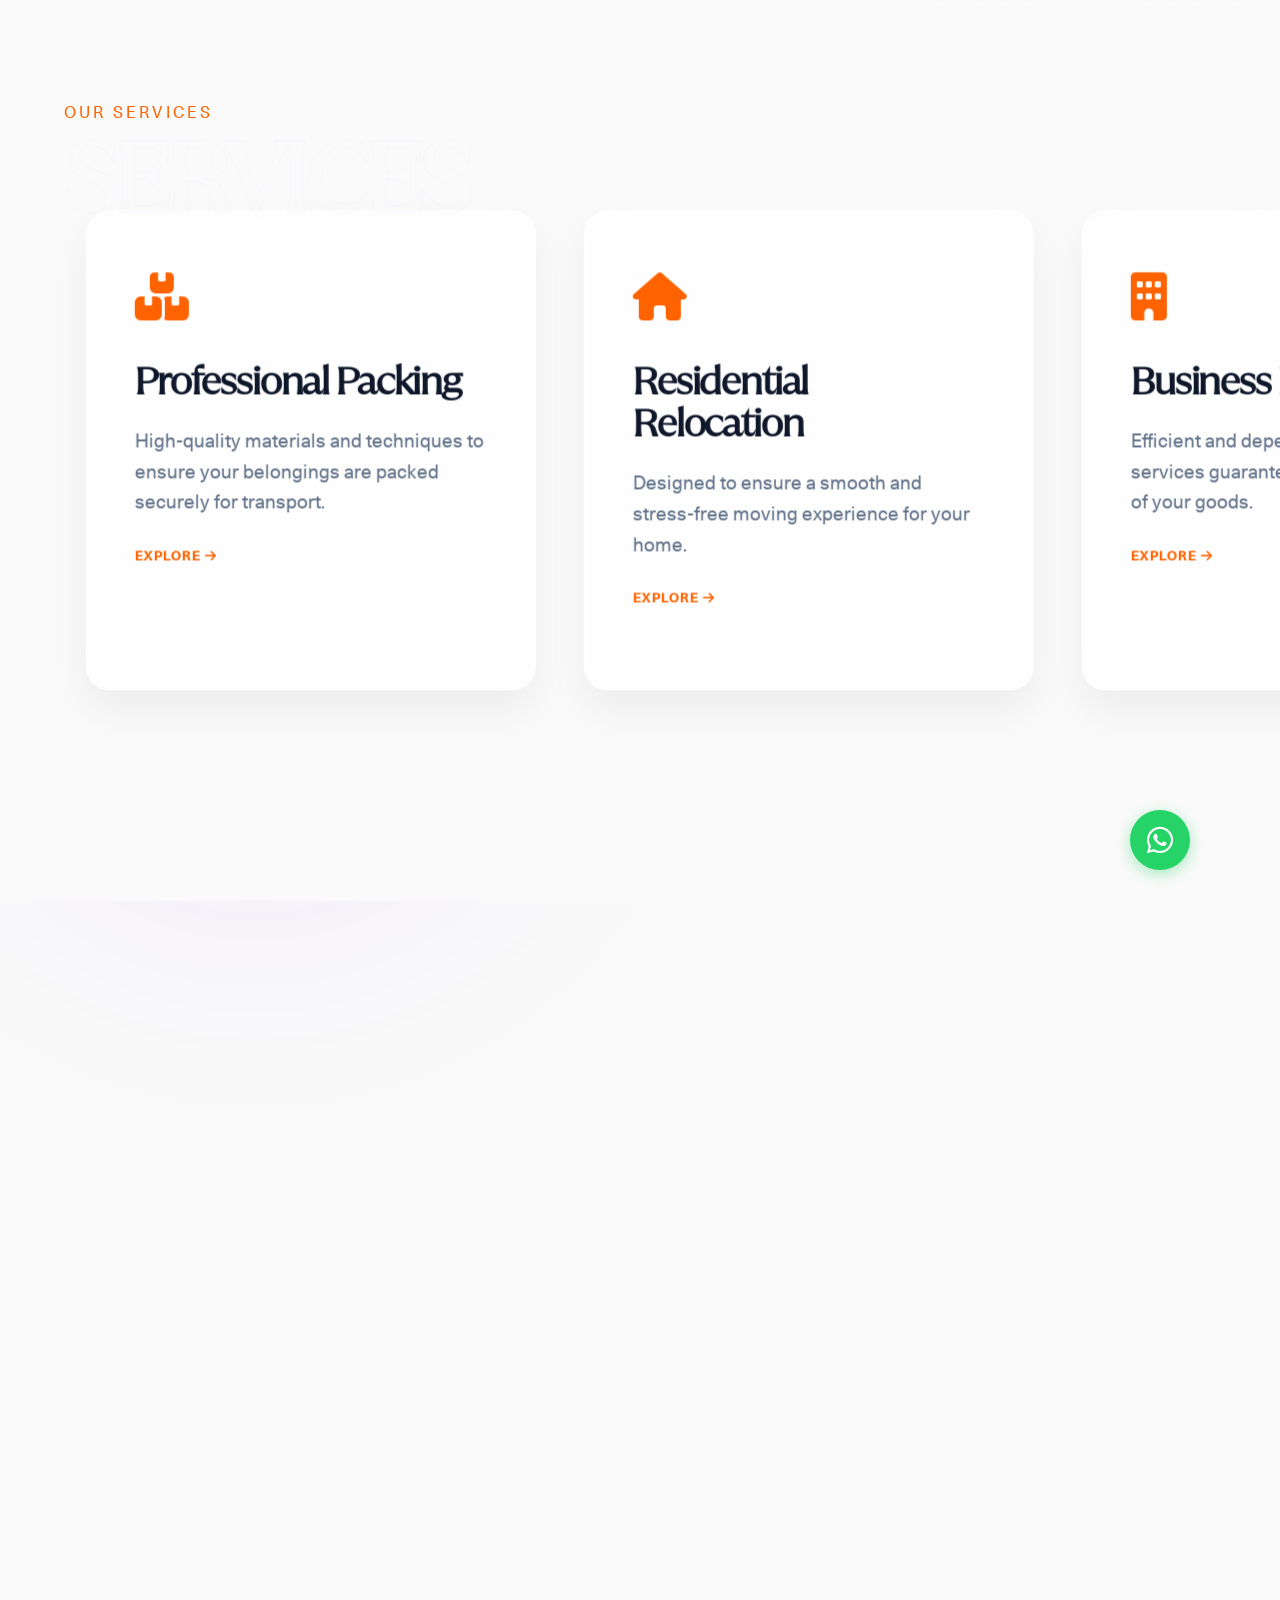
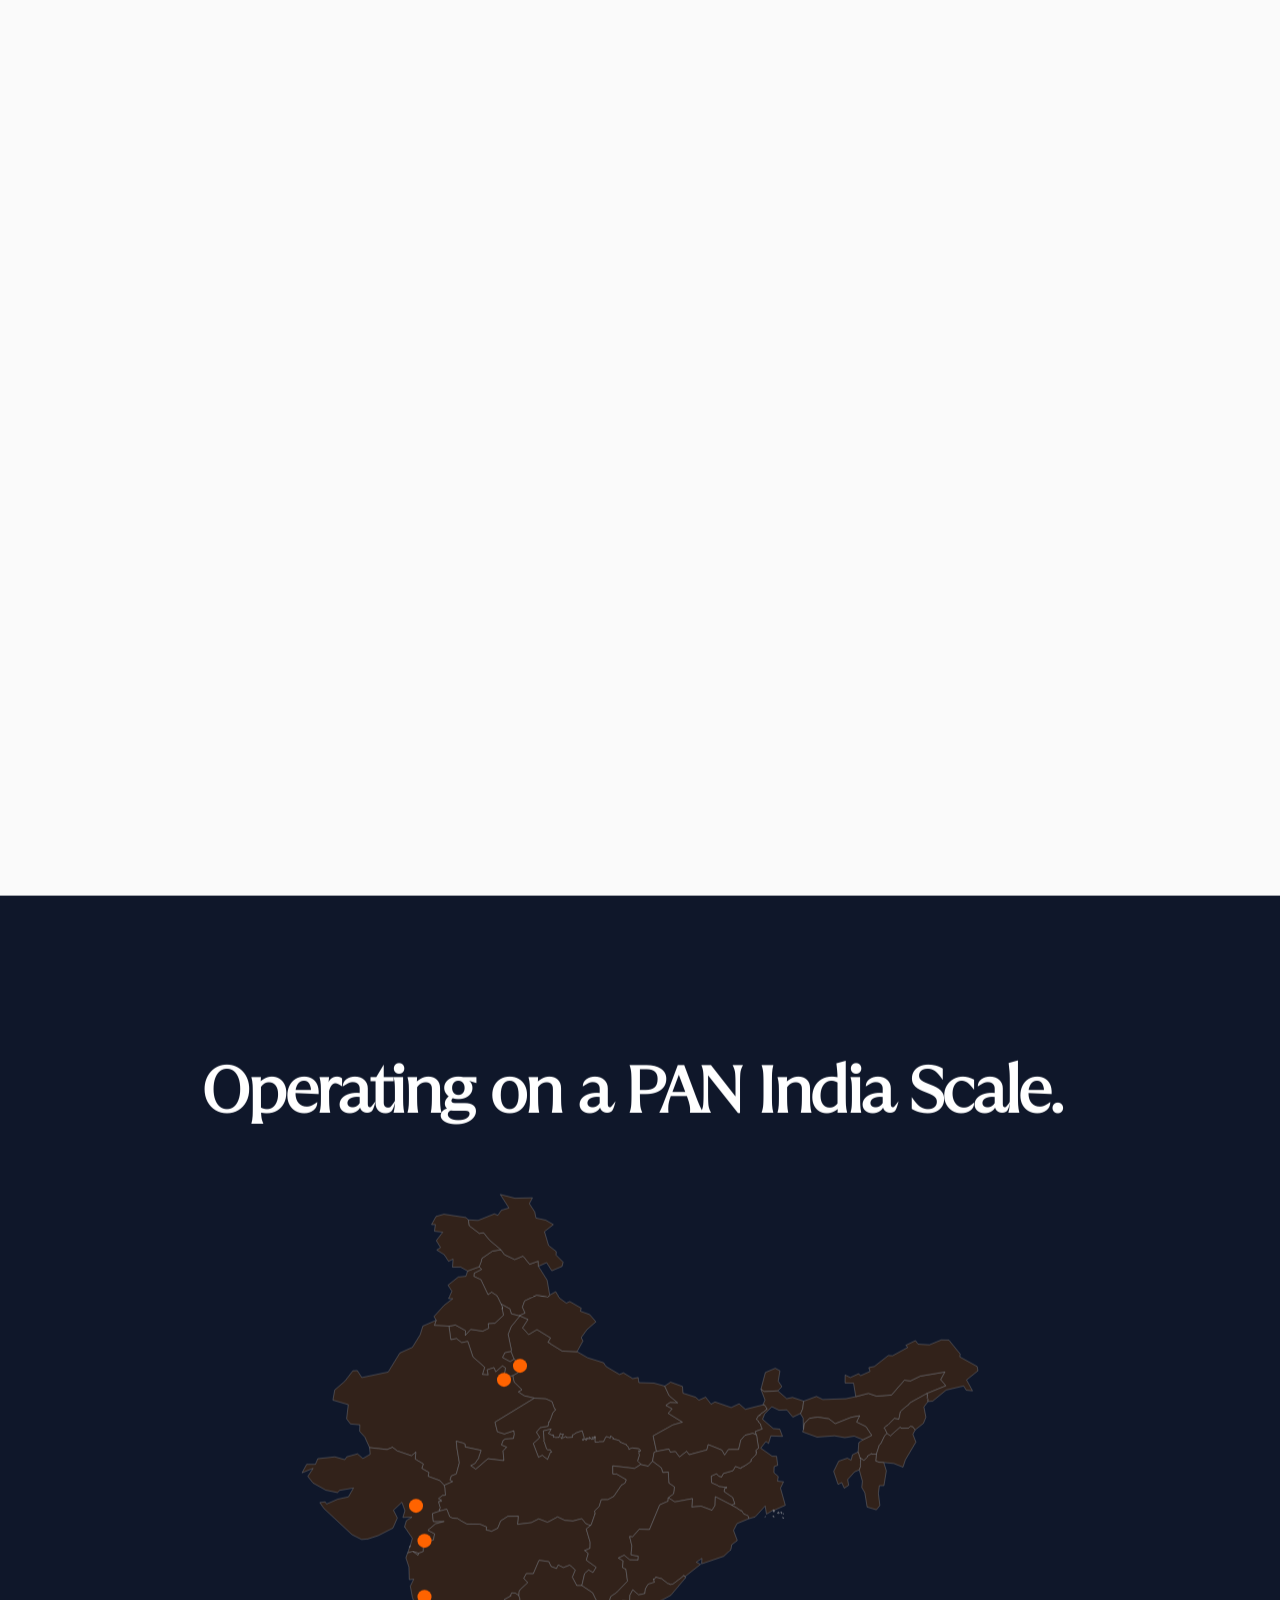
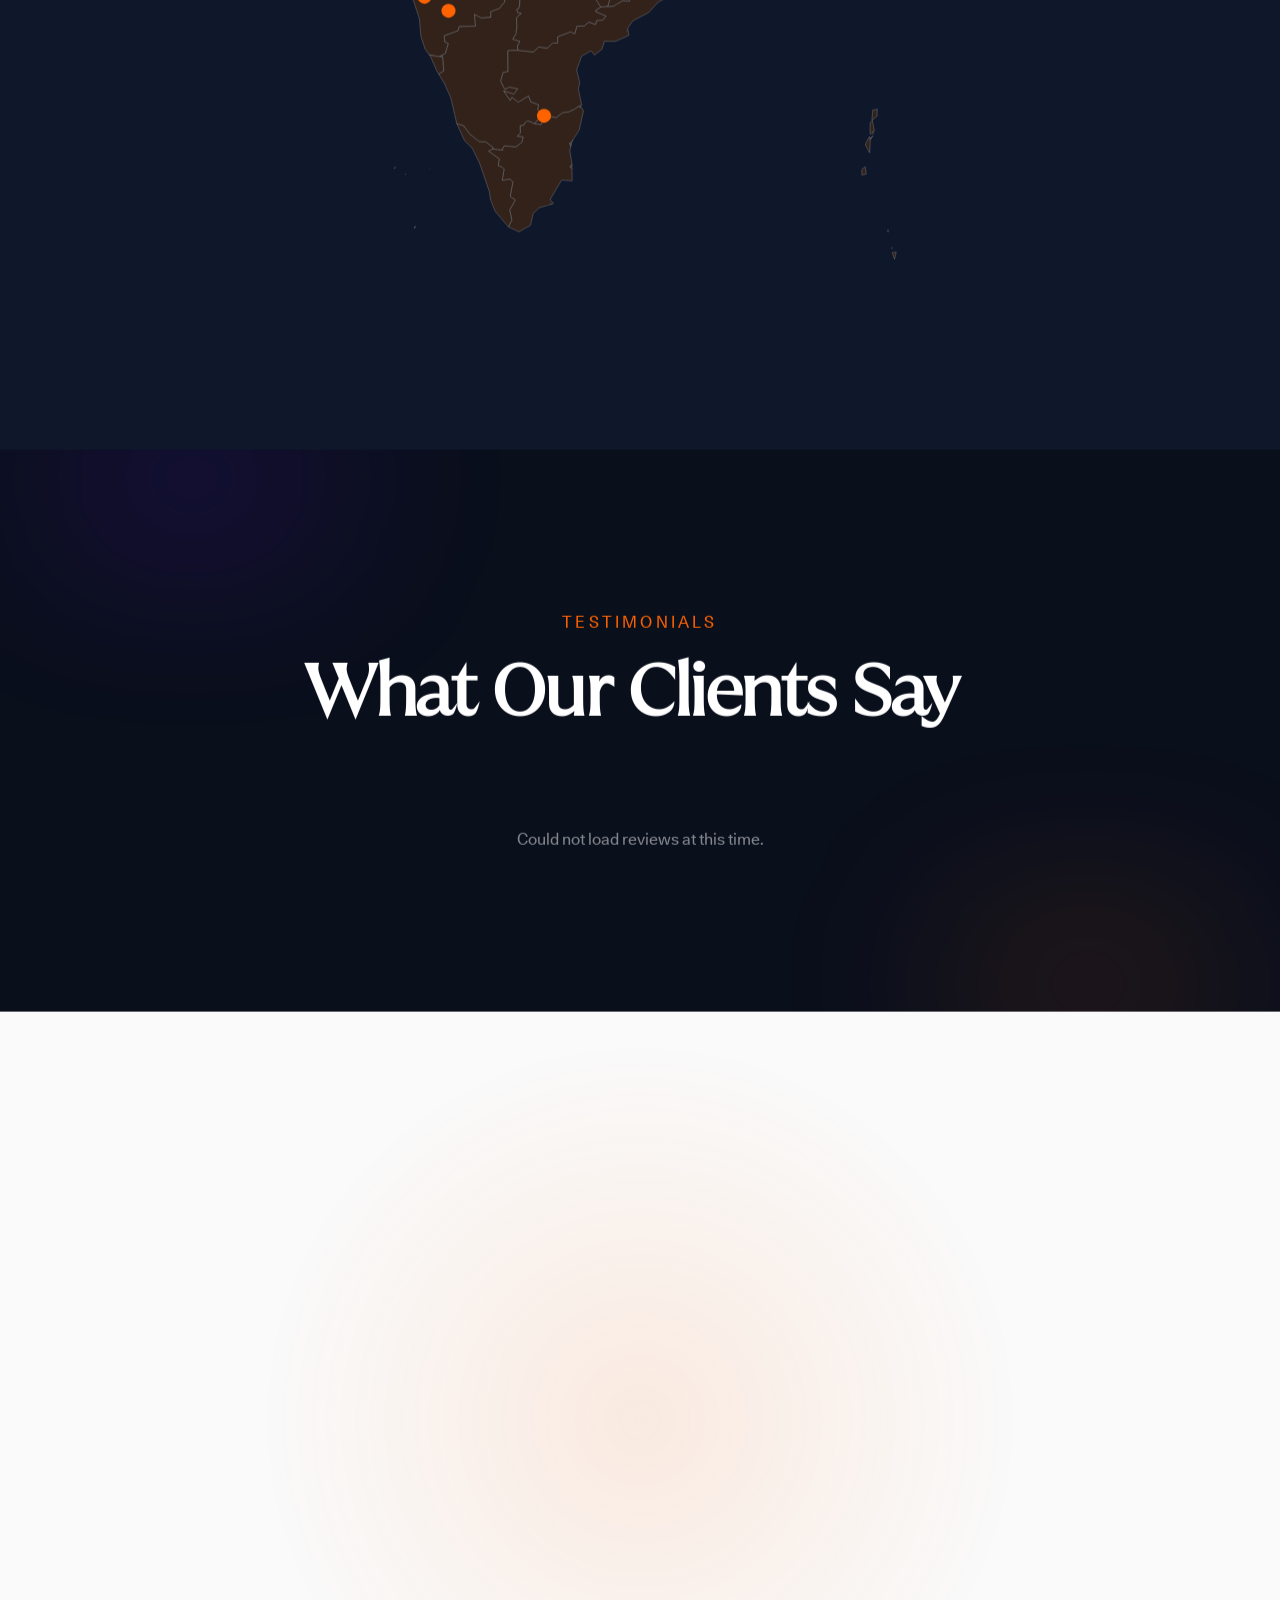
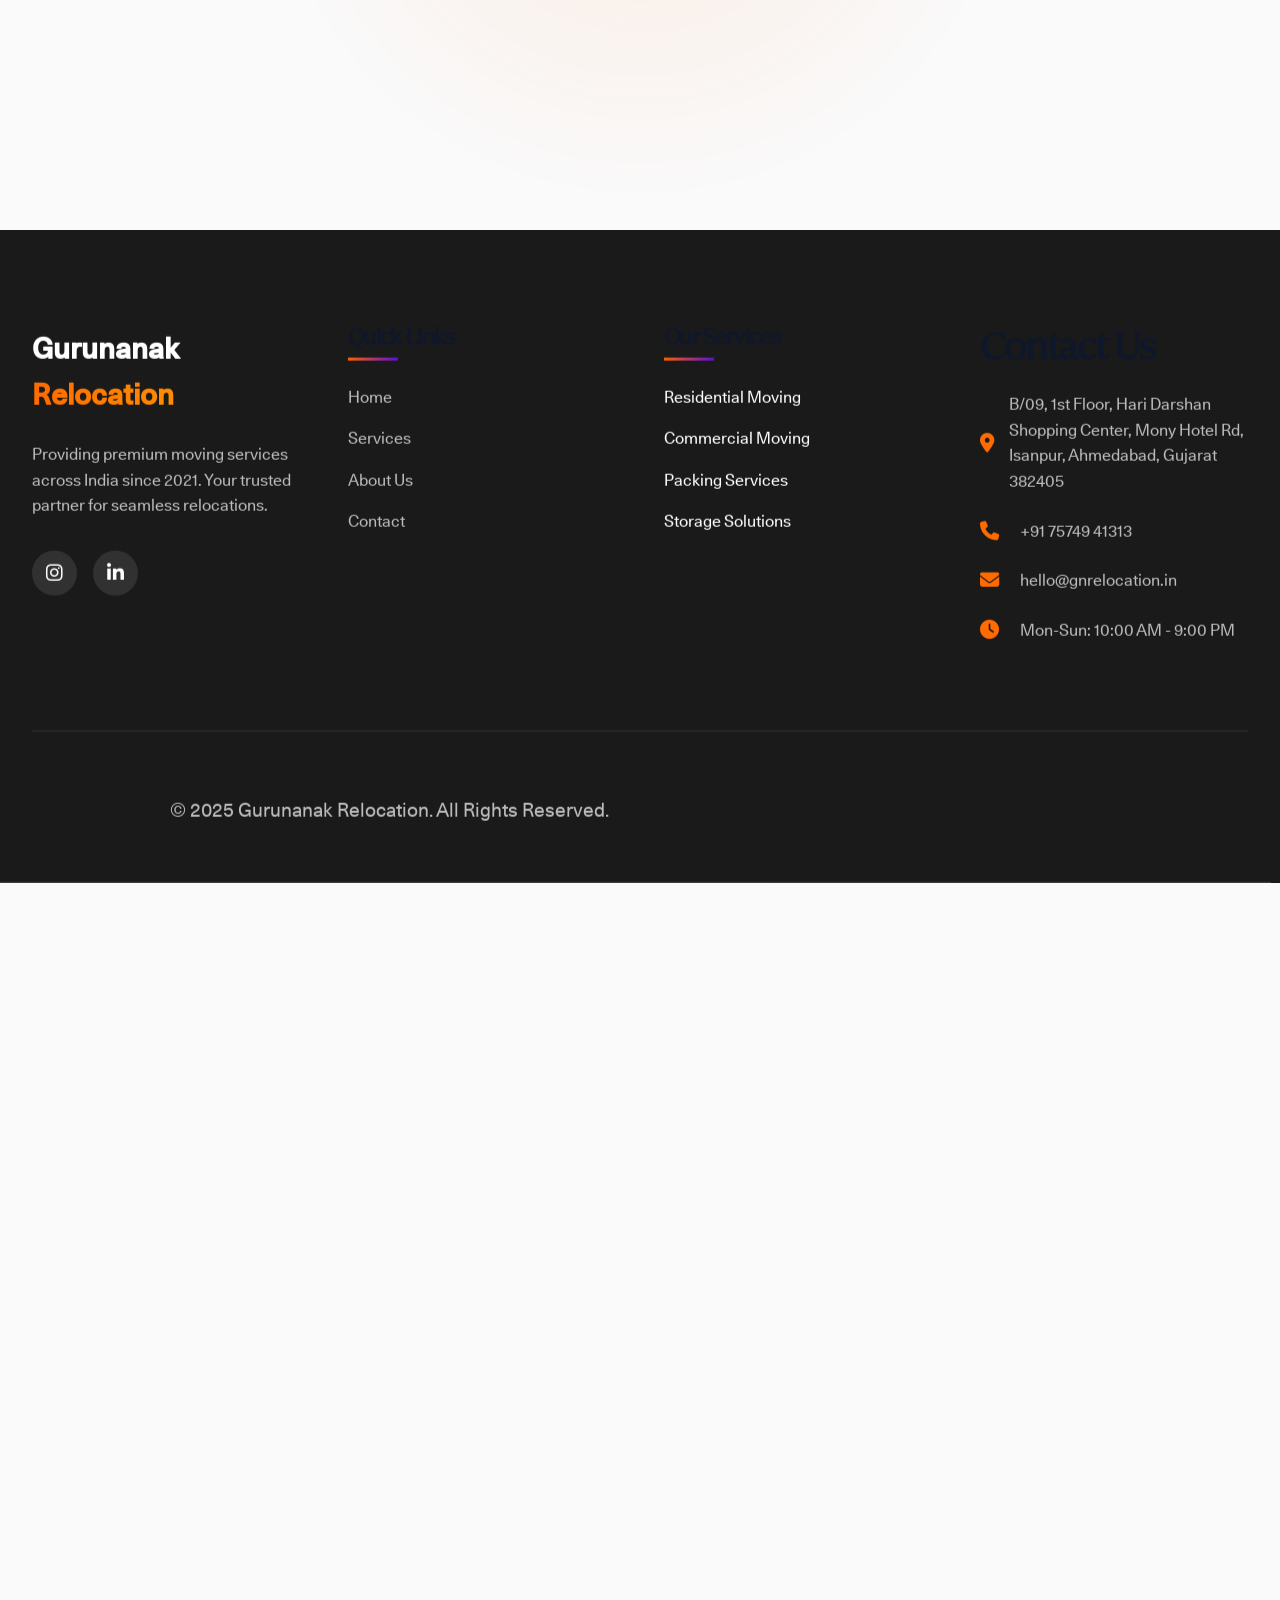
==== index.html @ e9d859d3 "Added subject to all form submissions to prevent Google Apps Script email failures" ====
<!DOCTYPE html>
<html lang="en" class="has-smooth-scroll">
<head>
    <meta charset="UTF-8">
    <meta name="viewport" content="width=device-width, initial-scale=1.0">
    <meta name="robots" content="index, follow">
    <meta name="author" content="Gurunanak Relocation">
    <meta name="theme-color" content="#0A4DA2">
    
    <title>Gurunanak Relocation | Trusted Packers and Movers in India</title>
    <meta name="description" content="Gurunanak Relocation provides professional packing, moving, home relocation, office shifting, vehicle transportation, and storage services across India. Get a free moving quote today.">
    <meta name="keywords" content="packers and movers India, home shifting, office relocation, vehicle transportation, logistics services, Gurunanak Relocation">
    <link rel="canonical" href="https://gnrelocation.in/">
    
    <!-- Open Graph Tags -->
    <meta property="og:type" content="website">
    <meta property="og:site_name" content="Gurunanak Relocation">
    <meta property="og:title" content="Gurunanak Relocation | Trusted Packers and Movers in India">
    <meta property="og:description" content="Gurunanak Relocation provides professional packing, moving, home relocation, office shifting, vehicle transportation, and storage services across India. Get a free moving quote today.">
    <meta property="og:image" content="https://gnrelocation.in/backimage.jpg">
    <meta property="og:url" content="https://gnrelocation.in/">
    
    <!-- Twitter Tags -->
    <meta name="twitter:card" content="summary_large_image">
    <meta name="twitter:title" content="Gurunanak Relocation | Trusted Packers and Movers in India">
    <meta name="twitter:description" content="Gurunanak Relocation provides professional packing, moving, home relocation, office shifting, vehicle transportation, and storage services across India. Get a free moving quote today.">
    <meta name="twitter:image" content="https://gnrelocation.in/backimage.jpg">
    
    <!-- JSON-LD Structured Data -->
    <script type="application/ld+json">
    {
      "@context": "https://schema.org",
      "@type": "MovingCompany",
      "name": "Gurunanak Relocation",
      "url": "https://gnrelocation.in",
      "logo": "https://gnrelocation.in/logo.png",
      "image": "https://gnrelocation.in/backimage.jpg",
      "telephone": "+91-7574941313",
      "email": "hello@gnrelocation.in",
      "address": {
        "@type": "PostalAddress",
        "streetAddress": "B/09, 1st Floor, Hari Darshan Shopping Center, Mony Hotel Rd, Isanpur",
        "addressLocality": "Ahmedabad",
        "addressRegion": "Gujarat",
        "postalCode": "382405",
        "addressCountry": "IN"
      }
    }
    </script>
    
    <!-- Google Fonts: Poppins (for logo), Inter (Headings) & Manrope (Body) -->
    <link rel="preconnect" href="https://fonts.googleapis.com">
    <link rel="preconnect" href="https://fonts.gstatic.com" crossorigin>
    <link href="https://fonts.googleapis.com/css2?family=Poppins:wght@300;400;500;600;700;800&display=swap" rel="stylesheet">
    <link rel="preload" as="image" href="backimage.jpg">
    
    <!-- FontAwesome (Preloaded) -->
    <link rel="preload" href="https://cdnjs.cloudflare.com/ajax/libs/font-awesome/6.4.0/css/all.min.css" as="style" onload="this.onload=null;this.rel='stylesheet'">
    <noscript><link rel="stylesheet" href="https://cdnjs.cloudflare.com/ajax/libs/font-awesome/6.4.0/css/all.min.css"></noscript>

    <!-- CSS Architecture (Dark Theme Cinematic) -->
    <link rel="stylesheet" href="assets/css/reset.css">
    <link rel="stylesheet" href="assets/css/variables.css">
    <link rel="stylesheet" href="assets/css/typography.css">
    <link rel="stylesheet" href="assets/css/layout.css">
    <link rel="stylesheet" href="assets/css/components.css">
    <link rel="stylesheet" href="assets/css/header.css">
        
    <!-- We removed animations.css because we are using JS scroll triggers now, but we might still need some utility classes if defined. -->
    <link rel="stylesheet" href="assets/css/home.css">

    <style>
        /* Map original index.html variables for global components like header.css */
        :root {
            --primary: #ff6300;
            --secondary: #5c0fd9;
            --dark: #1a1a1a;
            --light: #F8F9FA;
            --gray: #6C757D;
            --transition: all 0.3s ease;
            --shadow: 0 4px 6px rgba(0, 0, 0, 0.1);
            --shadow-lg: 0 10px 20px rgba(0, 0, 0, 0.15);
        }

        /* Home Page Specific Header Animation (Improved Elastic Popup) */
        #header {
            transform: translateY(-150%) scale(0.6) perspective(1000px) rotateX(-15deg);
            opacity: 0;
            transition: transform 0.9s cubic-bezier(0.34, 1.56, 0.64, 1), opacity 0.7s ease, background 0.4s ease;
            pointer-events: none;
            transform-origin: top center;
        }

        #header.home-popup-active {
            transform: translateY(0) scale(1) perspective(1000px) rotateX(0deg);
            opacity: 1;
            pointer-events: auto;
        }

        /* Home Specific Editorial Layout Styles */
        
        /* Pinned Horizontal Gallery Section */
        .horizontal-section {
            height: 500vh; /* Increased scroll duration for 8 cards */
            position: relative;
        }

        .horizontal-sticky {
            position: absolute; /* Replaced sticky with absolute for JS pinning */
            top: 0;
            left: 0;
            width: 100%;
            height: 100vh;
            display: flex;
            align-items: center;
            overflow: hidden;
            background-color: var(--color-bg);
            will-change: transform;
        }

        .horizontal-track {
            display: flex;
            gap: var(--space-48);
            padding: 0 var(--space-64);
            width: max-content;
            /* JS will transform this horizontally based on vertical scroll */
            will-change: transform;
        }

        .horizontal-card {
            width: 450px;
            flex-shrink: 0;
        }

        /* Large Image overlapping */
        .editorial-grid {
            display: grid;
            grid-template-columns: 1fr 1fr;
            gap: var(--space-64);
            align-items: center;
            margin: var(--space-160) 0;
        }

        .editorial-img-wrapper {
            position: relative;
            height: 80vh;
            overflow: hidden;
            border-radius: var(--radius-lg);
        }

        .editorial-img-wrapper img {
            width: 100%;
            height: 120%; /* Extra height for parallax */
            object-fit: cover;
            transform-origin: center;
        }

        .editorial-stats {
            position: absolute;
            bottom: -30px;
            right: -30px;
            background: var(--color-primary);
            color: #000;
            padding: var(--space-32);
            border-radius: var(--radius-lg);
            font-family: var(--font-heading);
        }

        .editorial-stats h3 {
            font-size: var(--text-5xl);
            margin: 0;
            color: #000;
        }

        .editorial-stats p {
            margin: 0;
            font-weight: 700;
            text-transform: uppercase;
            letter-spacing: 0.1em;
            color: rgba(0,0,0,0.7);
        }

        /* Marquee */
        .marquee-section {
            padding: var(--space-48) 0;
            background: #ffffff;
            border-bottom: 1px solid rgba(0,0,0,0.05);
            overflow: hidden;
            position: relative;
        }
        .marquee-track {
            display: flex;
            width: max-content;
            animation: marquee 30s linear infinite;
        }
        .marquee-item {
            font-family: var(--font-heading);
            font-size: var(--text-2xl);
            font-weight: 800;
            color: var(--color-text-muted);
            opacity: 0.4;
            padding: 0 var(--space-48);
            text-transform: uppercase;
            letter-spacing: 0.1em;
        }
        @keyframes marquee {
            0% { transform: translateX(0); }
            100% { transform: translateX(-50%); }
        }

        /* Timeline */
        .timeline-section {
            position: relative;
            padding: var(--space-160) 0;
        }
        .timeline-container {
            position: relative;
            max-width: 800px;
            margin: 0 auto;
        }
        .timeline-line {
            position: absolute;
            left: 50%;
            top: 0;
            bottom: 0;
            width: 2px;
            background: rgba(0,0,0,0.1);
            transform: translateX(-50%);
        }
        .timeline-progress {
            position: absolute;
            top: 0;
            left: 0;
            width: 100%;
            background: var(--color-primary);
            height: 0%; /* JS will update this */
            box-shadow: 0 0 10px var(--color-primary);
        }
        .timeline-item {
            display: flex;
            justify-content: flex-end;
            padding-right: 50%;
            position: relative;
            margin-bottom: var(--space-96);
        }
        .timeline-item:nth-child(even) {
            justify-content: flex-start;
            padding-right: 0;
            padding-left: 50%;
        }
        .timeline-content {
            width: 80%;
            padding: var(--space-32);
            background: var(--color-bg-elevated);
            border-radius: var(--radius-lg);
            box-shadow: var(--shadow-sm);
        }
        .timeline-item:nth-child(even) .timeline-content {
            margin-left: auto;
        }
        .timeline-dot {
            position: absolute;
            left: 50%;
            top: 30px;
            width: 20px;
            height: 20px;
            background: #fff;
            border: 4px solid var(--color-text-muted);
            border-radius: 50%;
            transform: translate(-50%, -50%);
            transition: border-color 0.4s ease;
            z-index: 2;
        }
        .timeline-item.is-active .timeline-dot {
            border-color: var(--color-primary);
            box-shadow: 0 0 15px rgba(255, 99, 0, 0.4);
        }

        /* Testimonials Snap Scroll */
        .testimonials-track {
            display: flex;
            gap: var(--space-32);
            overflow-x: auto;
            scroll-snap-type: x mandatory;
            padding: var(--space-32) var(--container-padding);
            scrollbar-width: none; /* Firefox */
        }
        .testimonials-track::-webkit-scrollbar {
            display: none; /* Chrome */
        }
        .testimonial-card {
            scroll-snap-align: center;
            flex: 0 0 400px;
            background: var(--color-bg-elevated);
            padding: var(--space-48);
            border-radius: var(--radius-lg);
            box-shadow: var(--shadow-glass);
            border: 1px solid rgba(0,0,0,0.05);
        }
        .testimonial-stars { color: #f59e0b; margin-bottom: var(--space-16); }

        /* Map Pulses */
        .map-pulse {
            position: absolute;
            width: 12px;
            height: 12px;
            background: var(--color-primary);
            border-radius: 50%;
            transform: translate(-50%, -50%);
        }
        .map-pulse::after {
            content: '';
            position: absolute;
            top: -100%;
            left: -100%;
            width: 300%;
            height: 300%;
            background: rgba(255, 99, 0, 0.4);
            border-radius: 50%;
            animation: pulse 2s infinite cubic-bezier(0.16, 1, 0.3, 1);
        }
        @keyframes pulse {
            0% { transform: scale(0.5); opacity: 1; }
            100% { transform: scale(2); opacity: 0; }
        }
        
        /* Certifications Grid */
        .cert-grid {
            display: flex;
            justify-content: center;
            gap: var(--space-64);
            flex-wrap: wrap;
            padding: var(--space-64) 0;
            border-top: 1px solid rgba(0,0,0,0.05);
            border-bottom: 1px solid rgba(0,0,0,0.05);
        }
        .cert-badge {
            width: 120px;
            height: 120px;
            border-radius: 50%;
            border: 2px dashed rgba(0,0,0,0.2);
            display: flex;
            align-items: center;
            justify-content: center;
            color: var(--color-text-muted);
            font-family: var(--font-heading);
            font-weight: 700;
            font-size: var(--text-xs);
            text-align: center;
        }

        /* Responsive Homepage Grid Overrides */
        @media (max-width: 992px) {
            .editorial-grid {
                grid-template-columns: 1fr;
            }
        }
        @media (max-width: 768px) {
            .horizontal-card {
                width: 85vw;
            }
            .testimonial-card {
                flex: 0 0 85vw;
            }
            .timeline-item, .timeline-item:nth-child(even) {
                justify-content: flex-start;
                padding-right: 0;
                padding-left: 30px;
            }
            .timeline-item .timeline-content, .timeline-item:nth-child(even) .timeline-content {
                width: 100%;
                margin-left: 0;
            }
            .timeline-line {
                left: 10px;
                transform: none;
            }
            .timeline-dot {
                left: 10px;
                transform: translate(-50%, -50%);
            }
        }
    </style>
    <link rel="stylesheet" href="assets/css/global-fonts.css">
<style>
        /* Footer - Multi-column Layout */
        footer {
            background-color: #1A1A1A;
            color: white;
            padding: 6rem 2rem 2rem;
            position: relative;
        }
        
        .footer-container {
            max-width: 1400px;
            margin: 0 auto;
            display: grid;
            grid-template-columns: repeat(auto-fit, minmax(250px, 1fr));
            gap: 3rem;
        }
        
        .footer-logo {
            font-size: 1.8rem;
            font-weight: 700;
            margin-bottom: 1.5rem;
            display: inline-block;
        }
        
        .footer-logo span {
            background: linear-gradient(to right, #FF6B00, #ff8c00);
            -webkit-background-clip: text;
            background-clip: text;
            color: transparent;
        }
        
        .footer-about p {
            color: #bbb;
            margin-bottom: 2rem;
            font-size: 1rem;
        }
        
        .social-links {
            display: flex;
            gap: 1rem;
        }
        
        .social-links a {
            color: white;
            background-color: rgba(255, 255, 255, 0.1);
            width: 45px;
            height: 45px;
            border-radius: 50%;
            display: flex;
            align-items: center;
            justify-content: center;
            transition: all 0.3s ease;
            font-size: 1.2rem;
        }
        
        .social-links a:hover {
            background: linear-gradient(135deg, #ff6300, #5c0fd9);
            transform: translateY(-3px);
        }
        
        .footer-links h3 {
            font-size: 1.4rem;
            margin-bottom: 1.5rem;
            position: relative;
            padding-bottom: 10px;
        }
        
        .footer-links h3::after {
            content: '';
            position: absolute;
            bottom: 0;
            left: 0;
            width: 50px;
            height: 3px;
            background: linear-gradient(to right, #ff6300, #5c0fd9);
        }
        
        .footer-links ul {
            list-style: none;
        }
        
        .footer-links li {
            margin-bottom: 1rem;
        }
        
        .footer-links a {
            color: #bbb;
            text-decoration: none;
            transition: all 0.3s ease;
            font-size: 1rem;
            display: inline-block;
        }
        
        .footer-links a:hover {
            color: #FF6B00;
            transform: translateX(5px);
        }
        
        .footer-contact p {
            display: flex;
            align-items: center;
            gap: 15px;
            margin-bottom: 1.5rem;
            color: #bbb;
            font-size: 1rem;
        }
        
        .footer-contact i {
            color: #FF6B00;
            font-size: 1.2rem;
            width: 25px;
        }
        
        .footer-bottom {
            text-align: center;
            padding-top: 4rem;
            margin-top: 4rem;
            border-top: 1px solid rgba(255, 255, 255, 0.1);
            color: #bbb;
            font-size: 0.9rem;
        }
        
        
        
        /* Responsive Styles */
        @media (max-width: 1200px) {
            .hero h1 {
                font-size: 3.5rem;
            }
            
            .services-grid {
                grid-template-columns: repeat(auto-fit, minmax(300px, 1fr));
            }
        }
        
        @media (max-width: 992px) {
            .hero h1 {
                font-size: 3rem;
            }
            
            .section-title h2 {
                font-size: 2.5rem;
                padding: 10px;
            }                   
        }
        
        @media (max-width: 768px) {
            .mobile-menu {
                display: block;
            }
            
            nav {
                position: fixed;
                top: 90px;
                left: 0;
                width: 100%;
                background: rgba(255, 255, 255, 0.95);
                padding: 2rem;
                box-shadow: 0 4px 6px rgba(0, 0, 0, 0.1);
                clip-path: circle(0% at 100% 0%);
                transition: clip-path 0.7s ease;
                z-index: 999;
            }
            
            nav.active {
                clip-path: circle(150% at 100% 0%);
            }
            
            nav ul {
                flex-direction: column;
                gap: 1.5rem;
            }
            
            nav a {
                color: #1A1A1A;
                font-size: 1.2rem;
            }
            
            .hero {
                min-height: 700px;
            }
            
            .hero h1 {
                font-size: 2.5rem;
            }
            
            .hero p {
                font-size: 1.1rem;
            }
            
            .hero-buttons {
                flex-direction: column;
                gap: 1rem;
            }
            
            .section-title h2 {
                font-size: 3.2rem;
            }
            
            .services {
                padding: 5rem 2rem;
            }
            
           
            .cta-section {
                padding: 5rem 2rem;
            }
            
            .cta-section h2 {
                font-size: 2.5rem;
                
            }
        }
        
        @media (max-width: 576px) {
            .header-container {
                padding: 0 1.5rem;
            }
            
            .logo-text {
                font-size: 1.3rem;
            }
            
            .hero h1 {
                font-size: 2rem;
            }
            
            .hero p {
                font-size: 1rem;
            }
            
            .section-title h2 {
                font-size: 1.8rem;
            }
            
            .section-title p {
                font-size: 1rem;
                padding-top: 10px;
            }
            
            .services {
                padding: 1.5rem 0.5rem !important;
            }
            .section-title {
                margin-bottom: 2rem !important;
            }
            .section-title h2 {
                /* font-size: 1.2rem !important; */
                margin-bottom: 0.7rem !important;
            }
            .section-title p {
                font-size: 0.95rem !important;
                margin-bottom: 0.7rem !important;
            }
            .services-grid {
                display: flex !important;
                overflow-x: auto;
                scroll-behavior: smooth;
                gap: 0.7rem;
                padding-bottom: 1rem;
                /* Show scrollbar for horizontal scroll */
                scrollbar-width: thin;
                scrollbar-color: #FF6B00 var(--light);
            }
            .service-card {
                min-width: 75vw;
                max-width: 80vw;
                flex: 0 0 auto;
                padding: 1rem 0.5rem !important;
            }
            .service-content {
                padding: 1rem 0.5rem !important;
            }
            .service-content h3 {
                font-size: 1.1rem !important;
                margin-bottom: 0.7rem !important;
            }
            .service-content p {
                font-size: 0.95rem !important;
                margin-bottom: 1rem !important;
            }
            .service-icon {
                width: 60px !important;
                height: 60px !important;
                margin-bottom: 1rem !important;
            }
            .service-icon i {
                font-size: 1.7rem !important;
            }
            .service-button {
                padding: 0.5rem 1.2rem !important;
                font-size: 0.95rem !important;
            }
           
        }
        
        /* Simple horizontal slider for services section (mobile only) */
        @media (max-width: 576px) {
            .service-slider-nav {
                display: none;
            }
        }

        /* Premium Glassmorphic Testimonials */
        .testimonial-masonry {
            display: grid;
            grid-template-columns: repeat(auto-fit, minmax(320px, 1fr));
            gap: var(--space-32);
            align-items: start;
        }

        .testi-card-glass {
            background: rgba(255, 255, 255, 0.03);
            backdrop-filter: blur(16px);
            -webkit-backdrop-filter: blur(16px);
            border: 1px solid rgba(255, 255, 255, 0.05);
            border-radius: var(--radius-xl);
            padding: var(--space-48);
            position: relative;
            transition: all 0.5s cubic-bezier(0.165, 0.84, 0.44, 1);
            overflow: hidden;
            box-shadow: 0 4px 30px rgba(0, 0, 0, 0.1);
        }

        .testi-card-glass:hover {
            transform: translateY(-10px);
            background: rgba(255, 255, 255, 0.05);
            border: 1px solid rgba(255, 255, 255, 0.15);
            box-shadow: 0 20px 40px rgba(0, 0, 0, 0.3);
        }

        .testi-quote-icon {
            position: absolute;
            top: 10px;
            right: 20px;
            font-size: 120px;
            font-family: serif;
            color: rgba(255, 255, 255, 0.03);
            line-height: 1;
            pointer-events: none;
            transition: color 0.5s ease;
        }

        .testi-card-glass:hover .testi-quote-icon {
            color: rgba(255, 99, 0, 0.1);
        }

        .testi-text {
            color: #E2E8F0;
            font-size: var(--text-lg);
            line-height: 1.6;
            margin-bottom: var(--space-32);
            position: relative;
            z-index: 2;
        }

        .testi-author {
            display: flex;
            align-items: center;
            gap: var(--space-16);
            border-top: 1px solid rgba(255, 255, 255, 0.05);
            padding-top: var(--space-24);
        }

        .testi-avatar {
            width: 50px;
            height: 50px;
            border-radius: 50%;
            display: flex;
            align-items: center;
            justify-content: center;
            color: white;
            font-weight: 700;
            font-size: var(--text-lg);
            box-shadow: 0 4px 15px rgba(0,0,0,0.2);
            flex-shrink: 0;
        }

        .testi-author h4 {
            color: #ffffff;
            margin: 0 0 4px 0;
            font-size: var(--text-base);
        }

        .testi-author span {
            color: var(--color-primary);
            font-size: var(--text-sm);
            font-weight: 600;
        }

</style>
</head>
<body>

    <!-- Ambient Wow Factor Glows -->
    <div class="ambient-glow" style="position: fixed; top: -10vw; right: -10vw; width: 50vw; height: 50vw; background: radial-gradient(circle, rgba(255,99,0,0.15) 0%, transparent 70%); filter: blur(80px); z-index: -5; pointer-events: none;"></div>
    <div class="ambient-glow" style="position: fixed; bottom: -10vw; left: -10vw; width: 60vw; height: 60vw; background: radial-gradient(circle, rgba(92,15,217,0.1) 0%, transparent 70%); filter: blur(100px); z-index: -5; pointer-events: none;"></div>

    <!-- Header -->
    <header id="header">
        <div class="header-container">
            <a href="index.html" class="logo">
                <img src="logo.svg" alt="Gurunanak Relocation Logo" class="logo-image">
                <div class="logo-text">Gurunanak <span>Relocation</span></div>
            </a>
            <nav id="nav">
                <ul>
                    <li><a href="index.html" active>Home</a></li>
                    <li><a href="Service.html">Services</a></li>
                    <li><a href="AboutUs.html">About Us</a></li>
                    <li><a href="Contactus.html">Contact</a></li>
                </ul>
            </nav>
            <div class="mobile-menu" id="mobileMenu">
                <i class="fas fa-bars"></i>
            </div>
        </div>
    </header>

    <!-- Smooth Scroll Wrapper -->
    <main id="scroll-container">
        
        <!-- Immersive Hero -->
        <section class="hero" style="height: 100vh; display: flex; align-items: center; position: relative; overflow: hidden;">
            <div class="hero__bg" style="position: absolute; top: -10%; left: 0; width: 100%; height: 120%; z-index: -2;">
                <!-- Dark Overlay to make text pop -->
                <div style="position: absolute; top: 0; left: 0; width: 100%; height: 100%; background: linear-gradient(to bottom, rgba(15, 23, 42, 0.7) 0%, rgba(15, 23, 42, 0.4) 100%); z-index: 1;"></div>
                <!-- Using js-parallax to slowly move image against scroll -->
                <img src="backimage.jpg" alt="Premium logistics" class="js-parallax" data-speed="0.4" loading="lazy" style="width: 100%; height: 100%; object-fit: cover; filter: brightness(0.7);">
            </div>
            
            <div class="container" style="position: relative; z-index: 1;">
                <div class="js-reveal" style="opacity: 0; transform: translateY(15px); transition: all 0.8s ease;">
                    <span style="display: inline-block; padding: 8px 20px; border: 1px solid rgba(255,99,0,0.4); border-radius: 30px; font-size: 0.85rem; text-transform: uppercase; letter-spacing: 0.2em; margin-bottom: var(--space-24); background: rgba(0,0,0,0.3); backdrop-filter: blur(10px); color: #ffffff; font-weight: 600; box-shadow: 0 4px 15px rgba(255,99,0,0.15);">
                        Gurunanak Relocation
                    </span>
                </div>
                <h1 class="hero__title js-split-text" style="max-width: 900px; line-height: 1; color: #ffffff; text-shadow: 0 4px 20px rgba(0,0,0,0.5);">
                    Premium Moving Services With Care
                </h1>
                <p class="hero__subtitle js-reveal" style="font-size: var(--text-xl); color: rgba(255,255,255,0.9); text-shadow: 0 2px 10px rgba(0,0,0,0.5); margin-top: var(--space-32); max-width: 600px; opacity: 0; transform: translateY(15px) scale(0.98); filter: blur(4px); transition: all 1s ease 0.5s;">
                    Experience seamless relocation with our professional team. We handle everything from packing to transportation with precision and care.
                </p>
                <div class="hero__actions js-reveal" style="margin-top: var(--space-48); opacity: 0; transform: translateY(15px) scale(0.98); filter: blur(4px); transition: all 1s ease 0.8s; display: flex; gap: var(--space-16);">
                    <a href="Contactus.html" class="btn btn-primary">Book Now</a>
                    <a href="AboutUs.html" class="btn btn-ghost">Learn More</a>
                </div>
            </div>

            <!-- Scroll Indicator -->
            <div style="position: absolute; bottom: 40px; left: 50%; transform: translateX(-50%); display: flex; flex-direction: column; align-items: center; gap: 10px; color: rgba(255,255,255,0.5);">
                <span class="text-xs">Scroll to explore</span>
                <div style="width: 1px; height: 60px; background: rgba(255,255,255,0.2); overflow: hidden;">
                    <div style="width: 100%; height: 100%; background: var(--color-primary); transform: translateY(-100%); animation: scroll-down 2s infinite ease-in-out;"></div>
                </div>
            </div>
        </section>

             <!-- Asymmetric Editorial Introduction -->
   <section id="explore" class="container" style="margin-top: var(--space-160);">
            <div class="editorial-grid">
                <div class="editorial-text js-reveal" style="opacity: 0; transform: translateY(15px) scale(0.98); filter: blur(4px); transition: all 1.2s ease;">
                    <span class="text-accent text-xs" style="text-transform: uppercase; letter-spacing: 0.2em; display: block; margin-bottom: var(--space-24);">Why Choose Us</span>
                    <h2 class="js-split-text">We make moving stress-free and easy.</h2>
                    <p style="font-size: var(--text-lg); color: var(--color-text-muted);">
                        With years of experience, we provide reliable, efficient, and affordable moving services. Your belongings are in safe hands.
                    </p>
                    <ul style="margin-top: var(--space-32); display: flex; flex-direction: column; gap: var(--space-16);">
                        <li style="display: flex; align-items: center; gap: var(--space-16); font-size: var(--text-lg);">
                            <i class="fas fa-check" style="color: var(--color-primary);"></i> Professional & Trained Staff
                        </li>
                        <li style="display: flex; align-items: center; gap: var(--space-16); font-size: var(--text-lg);">
                            <i class="fas fa-check" style="color: var(--color-primary);"></i> 100% Safe Packaging
                        </li>
                        <li style="display: flex; align-items: center; gap: var(--space-16); font-size: var(--text-lg);">
                            <i class="fas fa-check" style="color: var(--color-primary);"></i> On-Time Delivery Guarantee
                        </li>
                    </ul>
                </div>
                <div class="editorial-img-wrapper js-reveal" style="opacity: 0; transform: scale(0.98); filter: blur(4px); transition: all 1.2s ease 0.2s;">
                    <!-- Parallax image -->
                    <img src="https://images.unsplash.com/photo-1601584115197-04ecc0da31d7?q=80&w=2070&auto=format&fit=crop" alt="Warehouse operations" class="js-parallax" data-speed="0.15" loading="lazy">
                    
                    <!-- Overlapping Stat Box -->
                    <div class="editorial-stats">
                        <h3 class="js-counter" data-target="5"></h3>
                        <p>Years Experience</p>
                    </div>
                </div>
            </div>
        </section>

        <!-- Moving Cost Estimator -->
        <section id="cost-estimator" style="padding: var(--space-200) 0; background: #0a0a0f; position: relative; overflow: hidden;">
            <div style="position:absolute;inset:0;background:radial-gradient(ellipse at 20% 50%, rgba(255,99,0,0.12) 0%,transparent 60%), radial-gradient(ellipse at 80% 50%, rgba(92,15,217,0.12) 0%,transparent 60%);pointer-events:none;"></div>
            <div class="container" style="position:relative;z-index:1;">
                <div class="js-reveal" style="text-align:center;margin-bottom:3rem;opacity:0;transform:translateY(20px);transition:all 1s ease;">
                    <p style="color:var(--primary);font-weight:700;letter-spacing:3px;text-transform:uppercase;font-size:0.85rem;margin-bottom:1rem;">Free Instant Tool</p>
                    <h2 style="font-size:clamp(2rem,4vw,3.5rem);font-weight:800;color:#fff;letter-spacing:-1px;margin-bottom:1rem;">Moving Cost Estimator</h2>
                    <p style="color:rgba(255,255,255,0.6);font-size:1.1rem;max-width:550px;margin:0 auto;">Get a rough price estimate for your move in seconds. Completely free, no commitment required.</p>
                </div>

                <div style="max-width:900px;margin:0 auto;display:grid;grid-template-columns:1fr 1fr;gap:2.5rem;align-items:start;" id="estimator-grid">
                    <!-- Inputs Card -->
                    <div style="background:rgba(255,255,255,0.04);border:1px solid rgba(255,255,255,0.1);border-radius:24px;padding:2.5rem;backdrop-filter:blur(10px); position:relative; z-index:100; box-shadow: 0 20px 40px rgba(0,0,0,0.2);">
                        
                        <!-- Wizard Header -->
                        <div class="wizard-header">
                            <div class="wizard-progress">
                                <div class="wizard-progress-bar" id="wizard-bar" style="width: 33.33%;"></div>
                            </div>
                            <span class="wizard-step-text" id="wizard-text">Step 1 of 3</span>
                        </div>
                        
                        <div class="wizard-body">
                            <!-- Step 1: Location -->
                            <div class="est-step active" id="step-1">
                                <h3 style="color:#fff; font-size:1.2rem; margin-bottom:1.5rem; font-weight:600;">Where are you moving?</h3>
                                <!-- Location Selection -->
                            <div class="step-1-pickers" style="display:grid; grid-template-columns: 1fr 1fr; gap:1rem; position:relative; z-index:50;">
                                <div class="city-picker-wrapper" id="from-picker">
                                    <label style="display:block;color:rgba(255,255,255,0.7);font-size:0.75rem;font-weight:600;text-transform:uppercase;letter-spacing:1px;margin-bottom:0.4rem;">Moving From</label>
                                    <div class="city-input-box" id="from-box" onclick="toggleCityDropdown('from-dropdown', event)">
                                        <div class="circle-icon green"></div>
                                        <input type="text" id="from-input" placeholder="From" readonly>
                                    </div>
                                    <div class="city-dropdown" id="from-dropdown">
                                        <p class="dropdown-title">Popular Cities</p>
                                        <div class="popular-grid">
                                            <button class="city-icon-btn" onclick="selectCity('from', 'Ahmedabad', event)"><div class="icon-circle"><i class="fa-solid fa-mosque"></i></div><span>Ahmedabad</span></button>
                                            <button class="city-icon-btn" onclick="selectCity('from', 'Bangalore', event)"><div class="icon-circle"><i class="fa-solid fa-landmark-dome"></i></div><span>Bangalore</span></button>
                                            <button class="city-icon-btn" onclick="selectCity('from', 'Chennai', event)"><div class="icon-circle"><i class="fa-solid fa-vihara"></i></div><span>Chennai</span></button>
                                            <button class="city-icon-btn" onclick="selectCity('from', 'Delhi NCR', event)"><div class="icon-circle"><i class="fa-solid fa-monument"></i></div><span>Delhi NCR</span></button>
                                            <button class="city-icon-btn" onclick="selectCity('from', 'Gurgaon', event)"><div class="icon-circle"><i class="fa-solid fa-city"></i></div><span>Gurgaon</span></button>
                                            <button class="city-icon-btn" onclick="selectCity('from', 'Mumbai', event)"><div class="icon-circle"><i class="fa-solid fa-archway"></i></div><span>Mumbai</span></button>
                                            <button class="city-icon-btn" onclick="selectCity('from', 'Pune', event)"><div class="icon-circle"><i class="fa-brands fa-fort-awesome"></i></div><span>Pune</span></button>
                                            <button class="city-icon-btn" onclick="selectCity('from', 'Hyderabad', event)"><div class="icon-circle"><i class="fa-solid fa-chess-rook"></i></div><span>Hyderabad</span></button>
                                        </div>
                                        <p class="dropdown-title">Other Cities</p>
                                        <ul class="other-cities-list">
                                            <li onclick="selectCity('from', 'Gandhinagar', event)"><i class="fa-solid fa-location-dot"></i> Gandhinagar</li>
                                            <li onclick="selectCity('from', 'Baroda', event)"><i class="fa-solid fa-location-dot"></i> Baroda</li>
                                            <li onclick="selectCity('from', 'Surat', event)"><i class="fa-solid fa-location-dot"></i> Surat</li>
                                            <li onclick="selectCity('from', 'Sanand', event)"><i class="fa-solid fa-location-dot"></i> Sanand</li>
                                            <li onclick="selectCity('from', 'Rajkot', event)"><i class="fa-solid fa-location-dot"></i> Rajkot</li>
                                            <li onclick="selectCity('from', 'Jamnagar', event)"><i class="fa-solid fa-location-dot"></i> Jamnagar</li>
                                        </ul>
                                    </div>
                                </div>
                                <div class="city-picker-wrapper" id="to-picker">
                                    <label style="display:block;color:rgba(255,255,255,0.7);font-size:0.75rem;font-weight:600;text-transform:uppercase;letter-spacing:1px;margin-bottom:0.4rem;">Moving To</label>
                                    <div class="city-input-box" id="to-box" onclick="toggleCityDropdown('to-dropdown', event)">
                                        <div class="circle-icon red"></div>
                                        <input type="text" id="to-input" placeholder="To" readonly>
                                    </div>
                                    <div class="city-dropdown" id="to-dropdown">
                                        <p class="dropdown-title">Popular Cities</p>
                                        <div class="popular-grid">
                                            <button class="city-icon-btn" onclick="selectCity('to', 'Ahmedabad', event)"><div class="icon-circle"><i class="fa-solid fa-mosque"></i></div><span>Ahmedabad</span></button>
                                            <button class="city-icon-btn" onclick="selectCity('to', 'Bangalore', event)"><div class="icon-circle"><i class="fa-solid fa-landmark-dome"></i></div><span>Bangalore</span></button>
                                            <button class="city-icon-btn" onclick="selectCity('to', 'Chennai', event)"><div class="icon-circle"><i class="fa-solid fa-vihara"></i></div><span>Chennai</span></button>
                                            <button class="city-icon-btn" onclick="selectCity('to', 'Delhi NCR', event)"><div class="icon-circle"><i class="fa-solid fa-monument"></i></div><span>Delhi NCR</span></button>
                                            <button class="city-icon-btn" onclick="selectCity('to', 'Gurgaon', event)"><div class="icon-circle"><i class="fa-solid fa-city"></i></div><span>Gurgaon</span></button>
                                            <button class="city-icon-btn" onclick="selectCity('to', 'Mumbai', event)"><div class="icon-circle"><i class="fa-solid fa-archway"></i></div><span>Mumbai</span></button>
                                            <button class="city-icon-btn" onclick="selectCity('to', 'Pune', event)"><div class="icon-circle"><i class="fa-brands fa-fort-awesome"></i></div><span>Pune</span></button>
                                            <button class="city-icon-btn" onclick="selectCity('to', 'Hyderabad', event)"><div class="icon-circle"><i class="fa-solid fa-chess-rook"></i></div><span>Hyderabad</span></button>
                                        </div>
                                        <p class="dropdown-title">Other Cities</p>
                                        <ul class="other-cities-list">
                                            <li onclick="selectCity('to', 'Gandhinagar', event)"><i class="fa-solid fa-location-dot"></i> Gandhinagar</li>
                                            <li onclick="selectCity('to', 'Baroda', event)"><i class="fa-solid fa-location-dot"></i> Baroda</li>
                                            <li onclick="selectCity('to', 'Surat', event)"><i class="fa-solid fa-location-dot"></i> Surat</li>
                                            <li onclick="selectCity('to', 'Sanand', event)"><i class="fa-solid fa-location-dot"></i> Sanand</li>
                                            <li onclick="selectCity('to', 'Rajkot', event)"><i class="fa-solid fa-location-dot"></i> Rajkot</li>
                                            <li onclick="selectCity('to', 'Jamnagar', event)"><i class="fa-solid fa-location-dot"></i> Jamnagar</li>
                                        </ul>
                                    </div>
                                </div>
                            </div>
                            </div>

                            <!-- Step 2: Size & Distance -->
                            <div class="est-step" id="step-2">
                                <h3 style="color:#fff; font-size:1.2rem; margin-bottom:1.5rem; font-weight:600;">What are you moving?</h3>
                                <!-- Size & Distance -->
                            <div style="display:grid; grid-template-columns: 1fr 1fr; gap:1rem;">
                                <div>
                                    <label style="display:block;color:rgba(255,255,255,0.7);font-size:0.75rem;font-weight:600;text-transform:uppercase;letter-spacing:1px;margin-bottom:0.4rem;">1. Move Size</label>
                                    <div class="est-radio-group" id="group-size">
                                        <button class="est-btn" data-val="3500" onclick="selectEst(this, 'size')"><i class="fas fa-couch"></i> 1 RK</button>
                                        <button class="est-btn" data-val="6500" onclick="selectEst(this, 'size')">1 BHK</button>
                                        <button class="est-btn" data-val="10000" onclick="selectEst(this, 'size')">2 BHK</button>
                                        <button class="est-btn" data-val="15000" onclick="selectEst(this, 'size')">3 BHK</button>
                                        <button class="est-btn" data-val="22000" onclick="selectEst(this, 'size')">4+ BHK</button>
                                    </div>
                                </div>
                                <div>
                                    <label style="display:block;color:rgba(255,255,255,0.7);font-size:0.75rem;font-weight:600;text-transform:uppercase;letter-spacing:1px;margin-bottom:0.8rem;">2. Total Distance</label>
                                    <div style="background:rgba(255,255,255,0.05); border:1px solid rgba(255,255,255,0.1); border-radius:12px; padding:1.2rem 1rem; display:flex; align-items:center; gap: 1rem;">
                                        <div style="width:40px; height:40px; border-radius:50%; background:linear-gradient(135deg, #ff6300, #5c0fd9); display:flex; align-items:center; justify-content:center; color:white; font-size:1.2rem; box-shadow: 0 4px 15px rgba(255,99,0,0.3);">
                                            <i class="fas fa-route"></i>
                                        </div>
                                        <div>
                                            <div style="color:rgba(255,255,255,0.5); font-size:0.7rem; text-transform:uppercase; letter-spacing:1px; margin-bottom:0.2rem;">Calculated Route</div>
                                            <div style="color:#fff; font-size:1.2rem; font-weight:700;"><span id="distance-val-display">--</span> KM</div>
                                        </div>
                                    </div>
                                </div>
                            </div>
                            </div>

                            <!-- Step 3: Logistics -->
                            <div class="est-step" id="step-3">
                                <h3 style="color:#fff; font-size:1.2rem; margin-bottom:1.5rem; font-weight:600;">Logistics & Extras</h3>
                                <!-- Floors -->
                            <div style="display:grid; grid-template-columns: 1fr 1fr; gap:1rem;">
                                <div>
                                    <label style="display:block;color:rgba(255,255,255,0.7);font-size:0.75rem;font-weight:600;text-transform:uppercase;letter-spacing:1px;margin-bottom:0.8rem;">3. Origin Floor</label>
                                    <div class="floor-selector">
                                        <button class="floor-btn" onclick="updateFloor('floor', -1)"><i class="fas fa-minus"></i></button>
                                        <div class="floor-display" id="floor-val-display">G / Lift</div>
                                        <button class="floor-btn" onclick="updateFloor('floor', 1)"><i class="fas fa-plus"></i></button>
                                    </div>
                                </div>
                                <div>
                                    <label style="display:block;color:rgba(255,255,255,0.7);font-size:0.75rem;font-weight:600;text-transform:uppercase;letter-spacing:1px;margin-bottom:0.8rem;">4. Dest Floor</label>
                                    <div class="floor-selector">
                                        <button class="floor-btn" onclick="updateFloor('floorTo', -1)"><i class="fas fa-minus"></i></button>
                                        <div class="floor-display" id="floorTo-val-display">G / Lift</div>
                                        <button class="floor-btn" onclick="updateFloor('floorTo', 1)"><i class="fas fa-plus"></i></button>
                                    </div>
                                </div>
                            </div>

                            <!-- Packing & Vehicle -->
                            <div style="display:grid; grid-template-columns: 1fr; gap:1.5rem;">
                                <div>
                                    <label style="display:block;color:rgba(255,255,255,0.7);font-size:0.75rem;font-weight:600;text-transform:uppercase;letter-spacing:1px;margin-bottom:0.8rem;">5. Packing Quality</label>
                                    <div class="packing-toggle-wrapper" onclick="togglePacking()">
                                        <span class="p-label active" id="p-label-std">Standard</span>
                                        <div class="p-switch"><div class="p-knob" id="p-knob"></div></div>
                                        <span class="p-label" id="p-label-pre"><i class="fas fa-box-open"></i> Premium</span>
                                    </div>
                                </div>
                                <div>
                                    <label style="display:block;color:rgba(255,255,255,0.7);font-size:0.75rem;font-weight:600;text-transform:uppercase;letter-spacing:1px;margin-bottom:0.8rem;">6. Vehicle Transport</label>
                                    <div class="vehicle-cards">
                                        <div class="v-card active" onclick="selectVehicle(0, this)">
                                            <i class="fas fa-times-circle"></i><span>None</span>
                                        </div>
                                        <div class="v-card" onclick="selectVehicle(3500, this)">
                                            <i class="fas fa-motorcycle"></i><span>Bike</span>
                                        </div>
                                        <div class="v-card" onclick="selectVehicle(8000, this)">
                                            <i class="fas fa-car"></i><span>Car</span>
                                        </div>
                                    </div>
                                </div>
                            </div>
                            </div>
                        </div>

                        <!-- Navigation -->
                        <div class="wizard-nav">
                            <button class="wizard-btn-outline" id="wizard-prev" onclick="prevStep()" style="visibility:hidden;">Back</button>
                            <button class="wizard-btn-primary" id="wizard-next" onclick="nextStep()">Next Step <i class="fas fa-arrow-right"></i></button>
                        </div>

                    </div>

                    <!-- Result Card -->
                    <div id="est-result-card" style="background:linear-gradient(135deg,rgba(255,99,0,0.15),rgba(92,15,217,0.15));border:1px solid rgba(255,99,0,0.3);border-radius:24px;padding:2.5rem;text-align:center;display:flex;flex-direction:column;align-items:center;justify-content:center;min-height:280px;backdrop-filter:blur(10px);">
                        <div id="est-placeholder" style="color:rgba(255,255,255,0.4);">
                            <i class="fas fa-calculator" style="font-size:3rem;margin-bottom:1rem;display:block;opacity:0.5;"></i>
                            <p style="font-size:1rem;">Select size and distance to see estimate</p>
                        </div>
                        <div id="est-result" style="display:none;width:100%;">
                            <p style="color:rgba(255,255,255,0.9);font-size:1.4rem;font-weight:700;margin-bottom:0.8rem;">Almost there!</p>
                            <p style="color:rgba(255,255,255,0.7);font-size:0.95rem;margin-bottom:1.5rem;" id="unlock-hint">Please provide your details below and our team will contact you with an accurate quote.</p>
                            
                            <!-- Hidden elements for backend calculation -->
                            <span id="est-min" style="display:none;"></span>
                            <span id="est-max" style="display:none;"></span>
                            
                            <div id="estimator-lead-form-container" style="margin-top:1rem; width:100%; max-width:400px; margin-left:auto; margin-right:auto;">
                                <form id="estimatorLeadForm" style="display:flex; flex-direction:column; gap:0.8rem;">
                                    <input type="text" id="estName" name="name" placeholder="Full Name" required style="width:100%; padding:0.8rem 1.2rem; border-radius:12px; background:rgba(255,255,255,0.05); border:1px solid rgba(255,255,255,0.1); color:#fff; font-family:inherit;">
                                    <input type="email" id="estEmail" name="email" placeholder="Email Address" required style="width:100%; padding:0.8rem 1.2rem; border-radius:12px; background:rgba(255,255,255,0.05); border:1px solid rgba(255,255,255,0.1); color:#fff; font-family:inherit;">
                                    <input type="tel" id="estPhone" name="phone" placeholder="Phone Number" required style="width:100%; padding:0.8rem 1.2rem; border-radius:12px; background:rgba(255,255,255,0.05); border:1px solid rgba(255,255,255,0.1); color:#fff; font-family:inherit;">
                                    
                                    <button type="submit" id="estSubmitBtn" style="display:flex;align-items:center;justify-content:center;gap:0.6rem;background:linear-gradient(135deg,#ff6300,#5c0fd9);color:#fff;font-weight:700;padding:1rem;border-radius:50px;border:none;cursor:pointer;font-size:1rem;transition:all 0.3s;margin-top:0.5rem;box-shadow:0 10px 25px rgba(255,99,0,0.3);">
                                        <span id="estBtnText">Request Quote</span> <i class="fas fa-paper-plane" id="estBtnIcon"></i>
                                        <div class="spinner" id="estSpinner" style="display:none; width:20px; height:20px; border:2px solid rgba(255,255,255,0.3); border-top-color:#fff; border-radius:50%; animation:spin 1s linear infinite;"></div>
                                    </button>
                                </form>
                                <div id="estStatus" style="display:none; color:#25d366; font-size:0.95rem; font-weight:600; margin-top:1rem; padding:1rem; background:rgba(37,211,102,0.1); border:1px solid #25d366; border-radius:12px;"></div>
                            </div>
                        </div>
                    </div>
                </div>
            </div>
        </section>

        <style>
        .est-radio-group { display: flex; flex-wrap: wrap; gap: 0.5rem; }
        .est-btn {
            background: rgba(255,255,255,0.05); border: 1px solid rgba(255,255,255,0.1); color: rgba(255,255,255,0.6);
            padding: 0.6rem 0.9rem; border-radius: 50px; font-size: 0.82rem; font-weight: 500; cursor: pointer;
            transition: all 0.3s ease; display: inline-flex; align-items: center; gap: 0.4rem;
        }
        .est-btn:hover { background: rgba(255,255,255,0.1); color: #fff; }
        .est-btn.active {
            background: linear-gradient(135deg, #ff6300, #5c0fd9); border-color: transparent; color: #fff;
            box-shadow: 0 4px 15px rgba(255,99,0,0.3);
        }

        /* City Selector Styles */
        .city-picker-wrapper { position: relative; }
        .city-input-box {
            background: rgba(255,255,255,0.05); border: 1px solid rgba(255,255,255,0.1); border-radius: 12px; padding: 1rem 1.2rem;
            display: flex; align-items: center; gap: 12px; cursor: pointer; transition: all 0.3s ease;
        }
        .city-input-box:hover { background: rgba(255,255,255,0.08); }
        .city-input-box.active { border-color: #ff6300; background: rgba(255,255,255,0.1); box-shadow: 0 0 20px rgba(255,99,0,0.15); }
        .circle-icon { width: 16px; height: 16px; border-radius: 50%; border: 3px solid; flex-shrink: 0; box-shadow: inset 0 2px 4px rgba(0,0,0,0.3); }
        .circle-icon.green { border-color: #10b981; }
        .circle-icon.red { border-color: #ef4444; }
        .city-input-box input {
            border: none; outline: none; width: 100%; font-family: inherit; font-size: 1.05rem; color: #fff;
            background: transparent; font-weight: 500; cursor: pointer; letter-spacing: 0.5px;
        }
        .city-input-box input::placeholder { color: rgba(255,255,255,0.4); }
        
        .city-dropdown {
            position: absolute; top: calc(100% + 15px); left: 0; width: 360px; background: #0f172a; border-radius: 16px;
            border: 1px solid rgba(255,255,255,0.1); box-shadow: 0 20px 50px rgba(0,0,0,0.7); z-index: 9999; padding: 1.5rem; display: none;
            max-height: 450px; overflow-y: auto; color: #fff;
        }
        .city-dropdown.show { display: block; animation: dropFade 0.3s cubic-bezier(0.16, 1, 0.3, 1) forwards; }
        @keyframes dropFade { from { opacity: 0; transform: translateY(-10px) scale(0.98); } to { opacity: 1; transform: translateY(0) scale(1); } }
        
        .dropdown-title { font-size: 0.8rem; font-weight: 700; color: rgba(255,255,255,0.5); text-transform: uppercase; letter-spacing: 1.5px; margin-bottom: 1rem; margin-top: 1.5rem; }
        .dropdown-title:first-child { margin-top: 0; }
        .popular-grid { display: grid; grid-template-columns: repeat(4, 1fr); gap: 1.2rem 0.5rem; text-align: center; }
        .city-icon-btn {
            display: flex; flex-direction: column; align-items: center; gap: 0.6rem; cursor: pointer; border: none; background: none; font-family: inherit; padding: 0; outline: none;
        }
        .city-icon-btn .icon-circle {
            width: 55px; height: 55px; border-radius: 50%; background: linear-gradient(135deg, #fde8b1, #f6d365);
            display: flex; align-items: center; justify-content: center; font-size: 1.5rem; color: #1e293b;
            transition: all 0.3s ease; box-shadow: 0 4px 10px rgba(246, 211, 101, 0.2);
        }
        .city-icon-btn:hover .icon-circle { transform: translateY(-3px) scale(1.05); box-shadow: 0 8px 15px rgba(246, 211, 101, 0.4); }
        .city-icon-btn span { font-size: 0.75rem; color: #e2e8f0; font-weight: 500; white-space: nowrap; transition: color 0.3s; }
        .city-icon-btn:hover span { color: #fff; }
        
        .other-cities-list { list-style: none; padding: 0; margin: 0; }
        .other-cities-list li {
            padding: 0.9rem 0.5rem; border-bottom: 1px solid rgba(255,255,255,0.05); display: flex; align-items: center; gap: 12px; cursor: pointer;
            font-size: 0.95rem; color: #cbd5e1; font-weight: 400; transition: all 0.2s ease; border-radius: 8px;
        }
        .other-cities-list li:hover { background: rgba(255,255,255,0.05); color: #fff; padding-left: 10px; border-bottom-color: transparent; }
        .other-cities-list li i { color: #ff6300; font-size: 1.1rem; }

        /* Custom Scrollbar for Dropdown */
        .city-dropdown::-webkit-scrollbar { width: 6px; }
        .city-dropdown::-webkit-scrollbar-track { background: rgba(255,255,255,0.02); border-radius: 4px; }
        .city-dropdown::-webkit-scrollbar-thumb { background: rgba(255,255,255,0.2); border-radius: 4px; }
        .city-dropdown::-webkit-scrollbar-thumb:hover { background: rgba(255,255,255,0.4); }

        @media (max-width: 800px) {
            #estimator-grid { grid-template-columns: 1fr !important; }
            .city-dropdown { width: 100%; max-width: 100%; }
            .step-1-pickers { grid-template-columns: 1fr !important; }
        }
        @media (max-width: 600px) {
            .popular-grid { grid-template-columns: repeat(3, 1fr) !important; }
        }
        @media (max-width: 400px) {
            .popular-grid { grid-template-columns: repeat(2, 1fr) !important; }
        }

        /* Wizard Styles */
        .wizard-header { margin-bottom: 2rem; display:flex; align-items:center; justify-content:space-between; gap:1rem; }
        .wizard-progress { flex-grow: 1; height: 6px; background: rgba(255,255,255,0.1); border-radius: 10px; overflow: hidden; }
        .wizard-progress-bar { height: 100%; background: linear-gradient(90deg, #ff6300, #5c0fd9); border-radius: 10px; transition: width 0.5s cubic-bezier(0.4, 0, 0.2, 1); box-shadow: 0 0 10px rgba(255,99,0,0.5); }
        .wizard-step-text { color: rgba(255,255,255,0.6); font-size: 0.85rem; font-weight: 600; white-space: nowrap; text-transform: uppercase; letter-spacing: 1px; }
        
        .wizard-body { position: relative; min-height: 220px; overflow: visible; }
        .est-step { display: none; flex-direction: column; gap: 1.5rem; animation: slideInRight 0.4s ease forwards; }
        .est-step.active { display: flex; }
        @keyframes slideInRight { from { opacity: 0; transform: translateX(20px); } to { opacity: 1; transform: translateX(0); } }
        
        .wizard-nav { display: flex; justify-content: space-between; align-items: center; margin-top: 2rem; border-top: 1px solid rgba(255,255,255,0.1); padding-top: 1.5rem; }
        .wizard-btn-outline { background: transparent; border: 1px solid rgba(255,255,255,0.2); color: #fff; padding: 0.7rem 1.5rem; border-radius: 50px; font-weight: 600; cursor: pointer; transition: all 0.2s; }
        .wizard-btn-outline:hover { background: rgba(255,255,255,0.1); }
        .wizard-btn-primary { background: linear-gradient(135deg, #ff6300, #5c0fd9); border: none; color: #fff; padding: 0.7rem 1.5rem; border-radius: 50px; font-weight: 600; cursor: pointer; transition: all 0.2s; margin-left: auto; display: flex; align-items: center; gap: 0.5rem; box-shadow: 0 4px 15px rgba(255,99,0,0.3); }
        .wizard-btn-primary:hover { transform: translateY(-2px); box-shadow: 0 6px 20px rgba(255,99,0,0.4); }
        
        /* Premium Step 3 Styles */
        .floor-selector { display:flex; align-items:center; justify-content:space-between; background:rgba(255,255,255,0.05); border:1px solid rgba(255,255,255,0.1); border-radius:12px; padding:0.5rem; }
        .floor-btn { background:transparent; border:none; color:var(--primary); font-size:1.2rem; cursor:pointer; width:40px; height:40px; border-radius:8px; display:flex; align-items:center; justify-content:center; transition:background 0.2s; }
        .floor-btn:hover { background:rgba(255,99,0,0.1); }
        .floor-display { font-size:1rem; font-weight:700; color:#fff; }
        
        .packing-toggle-wrapper { display:flex; align-items:center; justify-content:center; gap:1.5rem; background:rgba(255,255,255,0.05); border:1px solid rgba(255,255,255,0.1); border-radius:12px; padding:1rem; cursor:pointer; user-select:none; }
        .p-label { color:rgba(255,255,255,0.5); font-weight:600; font-size:0.9rem; transition:color 0.3s; }
        .p-label.active { color:#fff; }
        .p-switch { width:60px; height:32px; background:rgba(255,255,255,0.1); border-radius:50px; position:relative; transition:background 0.3s; }
        .p-switch.active { background:linear-gradient(135deg, #ff6300, #5c0fd9); box-shadow:0 0 10px rgba(255,99,0,0.5); }
        .p-knob { width:24px; height:24px; background:#fff; border-radius:50%; position:absolute; top:4px; left:4px; transition:transform 0.3s cubic-bezier(0.4,0,0.2,1); box-shadow:0 2px 5px rgba(0,0,0,0.3); }
        .p-switch.active .p-knob { transform:translateX(28px); }
        
        .vehicle-cards { display:grid; grid-template-columns:repeat(3, 1fr); gap:1rem; }
        .v-card { background:rgba(255,255,255,0.05); border:1px solid rgba(255,255,255,0.1); border-radius:12px; padding:1.5rem 1rem; display:flex; flex-direction:column; align-items:center; gap:0.8rem; cursor:pointer; transition:all 0.3s ease; color:rgba(255,255,255,0.5); }
        .v-card i { font-size:2rem; }
        .v-card span { font-size:0.9rem; font-weight:600; }
        .v-card:hover { background:rgba(255,255,255,0.08); }
        .v-card.active { background:linear-gradient(135deg, rgba(255,99,0,0.15), rgba(92,15,217,0.15)); border-color:var(--primary); color:#fff; box-shadow:0 10px 20px rgba(255,99,0,0.1); transform:translateY(-2px); }
        </style>

        <script>
        // Wizard Logic
        let currentStep = 1;
        const totalSteps = 3;

        function updateWizard() {
            // Update steps
            for(let i=1; i<=totalSteps; i++) {
                document.getElementById('step-' + i).classList.remove('active');
            }
            document.getElementById('step-' + currentStep).classList.add('active');
            
            // Update progress bar
            document.getElementById('wizard-bar').style.width = ((currentStep / totalSteps) * 100) + '%';
            document.getElementById('wizard-text').textContent = 'Step ' + currentStep + ' of ' + totalSteps;
            
            // Update buttons
            const prevBtn = document.getElementById('wizard-prev');
            const nextBtn = document.getElementById('wizard-next');
            
            if(currentStep === 1) {
                prevBtn.style.visibility = 'hidden';
            } else {
                prevBtn.style.visibility = 'visible';
            }
            
            if(currentStep === totalSteps) {
                nextBtn.innerHTML = 'Calculate Quote <i class="fas fa-check"></i>';
                nextBtn.onclick = function() {
                    calcEstimate();
                    if(window.innerWidth < 800) {
                        document.getElementById('est-result-card').scrollIntoView({behavior: 'smooth', block: 'center'});
                    }
                };
            } else {
                nextBtn.innerHTML = 'Next Step <i class="fas fa-arrow-right"></i>';
                nextBtn.onclick = nextStep;
            }
        }

        function nextStep() {
            if(currentStep === 1 && (!cityData.from || !cityData.to)) {
                alert('Please select both Origin and Destination cities to continue.');
                return;
            }
            if(currentStep === 2 && !estData.size) {
                alert('Please select your Move Size to continue.');
                return;
            }
            if(currentStep < totalSteps) {
                currentStep++;
                updateWizard();
            }
        }

        function prevStep() {
            if(currentStep > 1) {
                currentStep--;
                updateWizard();
            }
        }

        // State
        const estData = { size: null, distance: 50, floor: 0, floorTo: 0, packing: 1.0, vehicle: 0 };
        const cityData = { from: null, to: null };

        function updateDistance(val) {
            document.getElementById('distance-val-display').textContent = val;
            estData.distance = parseInt(val);
            calcEstimate();
        }

        function updateFloor(type, delta) {
            let current = estData[type];
            let newVal = current + delta;
            if(newVal < 0) newVal = 0;
            if(newVal > 15) newVal = 15;
            estData[type] = newVal;
            document.getElementById(type + '-val-display').textContent = newVal === 0 ? "G / Lift" : "Floor " + newVal;
            calcEstimate();
        }

        function togglePacking() {
            const isPremium = estData.packing === 1.3;
            estData.packing = isPremium ? 1.0 : 1.3;
            const knobWrapper = document.querySelector('.p-switch');
            const lStd = document.getElementById('p-label-std');
            const lPre = document.getElementById('p-label-pre');
            if(!isPremium) {
                knobWrapper.classList.add('active');
                lPre.classList.add('active');
                lStd.classList.remove('active');
            } else {
                knobWrapper.classList.remove('active');
                lPre.classList.remove('active');
                lStd.classList.add('active');
            }
            calcEstimate();
        }

        function selectVehicle(val, el) {
            estData.vehicle = val;
            document.querySelectorAll('.v-card').forEach(c => c.classList.remove('active'));
            el.classList.add('active');
            calcEstimate();
        }

        // Handle City Dropdowns
        function toggleCityDropdown(dropdownId, e) {
            e.stopPropagation();
            // Close others
            document.querySelectorAll('.city-dropdown').forEach(d => {
                if(d.id !== dropdownId) d.classList.remove('show');
            });
            document.querySelectorAll('.city-input-box').forEach(b => b.classList.remove('active'));
            
            const dropdown = document.getElementById(dropdownId);
            const box = document.getElementById(dropdownId.replace('dropdown', 'box'));
            
            dropdown.classList.toggle('show');
            if(dropdown.classList.contains('show')) box.classList.add('active');
        }

        const cityCoords = {
            'Ahmedabad': [23.0225, 72.5714],
            'Gandhinagar': [23.2156, 72.6369],
            'Sanand': [22.9842, 72.3804],
            'Baroda': [22.3072, 73.1812],
            'Surat': [21.1702, 72.8311],
            'Rajkot': [22.3039, 70.8022],
            'Jamnagar': [22.4707, 70.0577],
            'Mumbai': [19.0760, 72.8777],
            'Pune': [18.5204, 73.8567],
            'Delhi NCR': [28.7041, 77.1025],
            'Gurgaon': [28.4595, 77.0266],
            'Bangalore': [12.9716, 77.5946],
            'Chennai': [13.0827, 80.2707],
            'Hyderabad': [17.3850, 78.4867]
        };

        function calculateDistance(city1, city2) {
            if (city1 === city2) return 50; 
            const c1 = cityCoords[city1];
            const c2 = cityCoords[city2];
            if (!c1 || !c2) return 50;
            
            const R = 6371;
            const dLat = (c2[0] - c1[0]) * Math.PI / 180;
            const dLon = (c2[1] - c1[1]) * Math.PI / 180;
            const lat1 = c1[0] * Math.PI / 180;
            const lat2 = c2[0] * Math.PI / 180;

            const a = Math.sin(dLat/2) * Math.sin(dLat/2) +
                      Math.sin(dLon/2) * Math.sin(dLon/2) * Math.cos(lat1) * Math.cos(lat2); 
            const c = 2 * Math.atan2(Math.sqrt(a), Math.sqrt(1-a)); 
            const distance = R * c;
            
            // Add 25% for road routing and round to nearest 10
            let roadDist = Math.round(distance * 1.25);
            return Math.round(roadDist / 10) * 10;
        }

        function selectCity(type, cityName, e) {
            e.stopPropagation();
            document.getElementById(type + '-input').value = cityName;
            cityData[type] = cityName;
            
            // Close dropdowns
            document.querySelectorAll('.city-dropdown').forEach(d => d.classList.remove('show'));
            document.querySelectorAll('.city-input-box').forEach(b => b.classList.remove('active'));
            
            // Auto calculate distance
            if(cityData.from && cityData.to) {
                const dist = calculateDistance(cityData.from, cityData.to);
                estData.distance = dist;
                document.getElementById('distance-val-display').textContent = dist;
            }

            calcEstimate();
        }

        // Close dropdowns on outside click
        document.addEventListener('click', function(e) {
            if (!e.target.closest('.city-picker-wrapper')) {
                document.querySelectorAll('.city-dropdown').forEach(d => d.classList.remove('show'));
                document.querySelectorAll('.city-input-box').forEach(b => b.classList.remove('active'));
            }
        });

        // Handle Estimator Option Selection
        function selectEst(btn, groupName) {
            // Update active state in UI
            const group = document.getElementById('group-' + groupName);
            const buttons = group.querySelectorAll('.est-btn');
            buttons.forEach(b => b.classList.remove('active'));
            btn.classList.add('active');

            // Update state and calculate
            estData[groupName] = parseFloat(btn.getAttribute('data-val'));
            calcEstimate();
        }

        function calcEstimate() {
            const placeholder = document.getElementById('est-placeholder');
            const result = document.getElementById('est-result');

            // We require size, distance, and both cities to show the final quote.
            if (!estData.size || !estData.distance || !cityData.from || !cityData.to) {
                placeholder.style.display = 'block';
                result.style.display = 'none';
                
                // Update placeholder text dynamically
                if(!cityData.from || !cityData.to) {
                    placeholder.querySelector('p').textContent = 'Please select origin and destination cities';
                } else if (!estData.size) {
                    placeholder.querySelector('p').textContent = 'Select house size to see estimate';
                } else if (!estData.distance) {
                    placeholder.querySelector('p').textContent = 'Select move distance to see estimate';
                }
                return;
            }

            // Industry-Standard Calculation Model
            let km = estData.distance;
            let distMult = 1.0;
            if (km > 50 && km <= 300) distMult = 1.0 + ((km-50)/250) * 0.8;
            else if (km > 300 && km <= 800) distMult = 1.8 + ((km-300)/500) * 0.7;
            else if (km > 800) distMult = 2.5 + Math.min(1.5, ((km-800)/1000) * 0.9);
            
            // 1. Base cost of volumetric movement over distance multiplier
            const baseVolumeCost = estData.size * distMult;
            
            // 2. Floor loading/unloading effort scales with the size of the move
            const sizeMultiplier = Math.max(1, estData.size / 5000); 
            const originFloorCost = (estData.floor * 1000) * sizeMultiplier;
            const destFloorCost = (estData.floorTo * 1000) * sizeMultiplier;
            
            // 3. Vehicle transport relies mostly on distance multiplier, so we add it base and multiply
            const vehicleCost = estData.vehicle * (km <= 50 ? 1 : distMult * 0.6);

            // 4. Premium packing acts as a multiplier on the physical goods move
            const subtotal = baseVolumeCost + originFloorCost + destFloorCost;
            const totalWithPacking = subtotal * estData.packing;
            
            const finalBase = totalWithPacking + vehicleCost;

            // Generate realistic standard range (-15% to +20%)
            const min = Math.round((finalBase * 0.85) / 100) * 100;
            const max = Math.round((finalBase * 1.20) / 100) * 100;

            document.getElementById('est-min').textContent = min.toLocaleString('en-IN');
            document.getElementById('est-max').textContent = max.toLocaleString('en-IN');
            
            if(!window.estUnlocked) {
                document.getElementById('est-min').style.filter = 'blur(8px)';
                document.getElementById('est-max').style.filter = 'blur(8px)';
            }

            placeholder.style.display = 'none';
            result.style.display = 'block';

        function animateCount(el, target) {
            let start = 0;
            const step = target / (700 / 16);
            const timer = setInterval(() => {
                start += step;
                if (start >= target) {
                    el.textContent = target.toLocaleString('en-IN');
                    clearInterval(timer);
                } else {
                    el.textContent = Math.round(start).toLocaleString('en-IN');
                }
            }, 16);
        }}

        // Estimator Form Submission
        document.getElementById('estimatorLeadForm').addEventListener('submit', function(e) {
            e.preventDefault();
            
            const btnText = document.getElementById('estBtnText');
            const btnIcon = document.getElementById('estBtnIcon');
            const spinner = document.getElementById('estSpinner');
            const submitBtn = document.getElementById('estSubmitBtn');
            const statusDiv = document.getElementById('estStatus');
            const formContainer = document.getElementById('estimatorLeadForm');
            
            submitBtn.disabled = true;
            btnText.style.display = 'none';
            btnIcon.style.display = 'none';
            spinner.style.display = 'block';
            
            const formData = new FormData();
            formData.append('name', document.getElementById('estName').value);
            formData.append('email', document.getElementById('estEmail').value);
            formData.append('phone', document.getElementById('estPhone').value);
            
            const min = document.getElementById('est-min').textContent;
            const max = document.getElementById('est-max').textContent;
            let message = `Estimator Lead Details:\n\n`;
            message += `From: ${cityData.from}\n`;
            message += `To: ${cityData.to}\n`;
            message += `Distance: ${estData.distance} KM\n`;
            message += `Estimated Quote: ₹${min} - ₹${max}\n`;
            
            formData.append('message', message);
            formData.append('subject', 'Moving Estimator Request');
            formData.append('form_type', 'estimator_lead');
            
            const googleScriptURL = 'https://script.google.com/macros/s/AKfycbyxN81mAbErYVr-2lTm8QdjidI-TIWBxnXL0sDm2E6EqHp9BXSurJdDwgWT8R4pWtnCWg/exec';
            
            fetch(googleScriptURL, {
                method: 'POST',
                mode: 'no-cors',
                body: formData
            })
            .then(() => {
                formContainer.style.display = 'none';
                document.getElementById('unlock-hint').style.display = 'none';
                statusDiv.style.display = 'block';
                statusDiv.innerHTML = "Success! Our team will contact you shortly.";
                
                window.estUnlocked = true;
            })
            .catch(err => {
                submitBtn.disabled = false;
                btnText.style.display = 'inline-block';
                btnIcon.style.display = 'inline-block';
                spinner.style.display = 'none';
                alert("Something went wrong. Please try again.");
            });
        });
        </script>

        <!-- How It Works Timeline -->
        <section class="timeline-section" style="background: #ffffff; padding-top: var(--space-96);">
            <div class="container" style="text-align: center; margin-bottom: var(--space-64);">
                <span class="text-accent text-xs" style="text-transform: uppercase; letter-spacing: 0.2em;">The Process</span>
                <h2 class="js-split-text">How We Work</h2>
            </div>
            
            <div class="timeline-container" id="timeline-container">
                <div class="timeline-line">
                    <div class="timeline-progress" id="timeline-progress"></div>
                </div>
                
                <div class="timeline-item js-timeline-item">
                    <div class="timeline-dot"></div>
                    <div class="timeline-content js-reveal" style="opacity: 0; transform: translateY(15px) scale(0.98); filter: blur(4px); transition: all 0.8s ease;">
                        <h3 style="font-size: var(--text-2xl); color: var(--color-primary); margin-bottom: var(--space-8);">01</h3>
                        <h4 style="margin-bottom: var(--space-8);">Consultation & Planning</h4>
                        <p class="text-sm">We analyze your requirements and engineer a custom logistics strategy to ensure zero downtime.</p>
                    </div>
                </div>

                <div class="timeline-item js-timeline-item">
                    <div class="timeline-dot"></div>
                    <div class="timeline-content js-reveal" style="opacity: 0; transform: translateY(15px) scale(0.98); filter: blur(4px); transition: all 0.8s ease;">
                        <h3 style="font-size: var(--text-2xl); color: var(--color-primary); margin-bottom: var(--space-8);">02</h3>
                        <h4 style="margin-bottom: var(--space-8);">Secure Packing</h4>
                        <p class="text-sm">Using industry-leading materials and techniques, our experts secure every asset for transit.</p>
                    </div>
                </div>

                <div class="timeline-item js-timeline-item">
                    <div class="timeline-dot"></div>
                    <div class="timeline-content js-reveal" style="opacity: 0; transform: translateY(15px) scale(0.98); filter: blur(4px); transition: all 0.8s ease;">
                        <h3 style="font-size: var(--text-2xl); color: var(--color-primary); margin-bottom: var(--space-8);">03</h3>
                        <h4 style="margin-bottom: var(--space-8);">Monitored Transit</h4>
                        <p class="text-sm">Real-time GPS tracking and dedicated move managers ensure total visibility en route.</p>
                    </div>
                </div>

                <div class="timeline-item js-timeline-item">
                    <div class="timeline-dot"></div>
                    <div class="timeline-content js-reveal" style="opacity: 0; transform: translateY(15px) scale(0.98); filter: blur(4px); transition: all 0.8s ease;">
                        <h3 style="font-size: var(--text-2xl); color: var(--color-primary); margin-bottom: var(--space-8);">04</h3>
                        <h4 style="margin-bottom: var(--space-8);">Delivery & Unpacking</h4>
                        <p class="text-sm">White-glove delivery, complete unpacking, and final inspection to guarantee satisfaction.</p>
                    </div>
                </div>
            </div>
        </section>

        <!-- Horizontal Scroll Section (Services) -->
        <section class="horizontal-section" id="horizontal-section">
            <div class="horizontal-sticky">
                <div class="container" style="position: absolute; left: 0; top: 100px; width: 100%; z-index: 10;">
                    <span class="text-accent text-xs" style="text-transform: uppercase; letter-spacing: 0.2em;">Our Services</span>
                    <h2 class="text-outline" style="font-size: var(--text-6xl); margin: 0; opacity: 0.3;">SERVICES</h2>
                    
                </div>
                
                <div class="horizontal-track" id="horizontal-track">
                    <!-- Spacing offset so first card isn't buried under title -->
                    <div style="width: 30vw; flex-shrink: 0;"></div>
                    
                    <article class="card horizontal-card">
                        <div style="font-size: 3rem; color: var(--color-primary); margin-bottom: var(--space-24);"><i class="fas fa-boxes"></i></div>
                        <h3>Professional Packing</h3>
                        <p>High-quality materials and techniques to ensure your belongings are packed securely for transport.</p>
                        <a href="Service.html" style="color: var(--color-primary); text-transform: uppercase; font-size: var(--text-xs); letter-spacing: 0.1em; font-weight: 700; margin-top: auto;">Explore <i class="fas fa-arrow-right"></i></a>
                    </article>

                    <article class="card horizontal-card">
                        <div style="font-size: 3rem; color: var(--color-primary); margin-bottom: var(--space-24);"><i class="fas fa-home"></i></div>
                        <h3>Residential Relocation</h3>
                        <p>Designed to ensure a smooth and stress-free moving experience for your home.</p>
                        <a href="Service.html" style="color: var(--color-primary); text-transform: uppercase; font-size: var(--text-xs); letter-spacing: 0.1em; font-weight: 700; margin-top: auto;">Explore <i class="fas fa-arrow-right"></i></a>
                    </article>

                    <article class="card horizontal-card">
                        <div style="font-size: 3rem; color: var(--color-primary); margin-bottom: var(--space-24);"><i class="fas fa-building"></i></div>
                        <h3>Business Relocation</h3>
                        <p>Efficient and dependable logistics services guaranteeing the safe delivery of your goods.</p>
                        <a href="Service.html" style="color: var(--color-primary); text-transform: uppercase; font-size: var(--text-xs); letter-spacing: 0.1em; font-weight: 700; margin-top: auto;">Explore <i class="fas fa-arrow-right"></i></a>
                    </article>
                    
                    <article class="card horizontal-card">
                        <div style="font-size: 3rem; color: var(--color-primary); margin-bottom: var(--space-24);"><i class="fas fa-car"></i></div>
                        <h3>Vehicle Relocation</h3>
                        <p>Our expert handling, secure transport, and real-time tracking ensure your vehicle reaches its destination damage-free and on time.</p>
                        <a href="Service.html" style="color: var(--color-primary); text-transform: uppercase; font-size: var(--text-xs); letter-spacing: 0.1em; font-weight: 700; margin-top: auto;">Explore <i class="fas fa-arrow-right"></i></a>
                    </article>

                    <article class="card horizontal-card">
                        <div style="font-size: 3rem; color: var(--color-primary); margin-bottom: var(--space-24);"><i class="fas fa-couch"></i></div>
                        <h3>Furniture Relocation</h3>
                        <p>Relocating furniture? Our experienced team excels in careful and efficient furniture moving. Allow us to take care of the heavy lifting for you.</p>
                        <a href="Service.html" style="color: var(--color-primary); text-transform: uppercase; font-size: var(--text-xs); letter-spacing: 0.1em; font-weight: 700; margin-top: auto;">Explore <i class="fas fa-arrow-right"></i></a>
                    </article>

                    <article class="card horizontal-card">
                        <div style="font-size: 3rem; color: var(--color-primary); margin-bottom: var(--space-24);"><i class="fas fa-plane"></i></div>
                        <h3>Air Shipments</h3>
                        <p>Ensure swift, secure and seamless air cargo delivery worldwide. With expert handling and real-time tracking, your goods arrive on time, every time.</p>
                        <a href="Service.html" style="color: var(--color-primary); text-transform: uppercase; font-size: var(--text-xs); letter-spacing: 0.1em; font-weight: 700; margin-top: auto;">Explore <i class="fas fa-arrow-right"></i></a>
                    </article>

                    <article class="card horizontal-card">
                        <div style="font-size: 3rem; color: var(--color-primary); margin-bottom: var(--space-24);"><i class="fas fa-warehouse"></i></div>
                        <h3>Reliable Storage Solutions</h3>
                        <p>Looking for temporary storage for your items? Our secure storage solutions provide a safe and easily accessible option.</p>
                        <a href="Service.html" style="color: var(--color-primary); text-transform: uppercase; font-size: var(--text-xs); letter-spacing: 0.1em; font-weight: 700; margin-top: auto;">Explore <i class="fas fa-arrow-right"></i></a>
                    </article>

                    <article class="card horizontal-card">
                        <div style="font-size: 3rem; color: var(--color-primary); margin-bottom: var(--space-24);"><i class="fas fa-palette"></i></div>
                        <h3>Fine Art Relocation</h3>
                        <p>Our tailored crating, climate-controlled transportation, and professional handling guarantee that your valuables reach their destination perfectly.</p>
                        <a href="Service.html" style="color: var(--color-primary); text-transform: uppercase; font-size: var(--text-xs); letter-spacing: 0.1em; font-weight: 700; margin-top: auto;">Explore <i class="fas fa-arrow-right"></i></a>
                    </article>

                    <!-- Spacer at the end so last card reaches center -->
                    <div style="width: 30vw; flex-shrink: 0;"></div>
                </div>
            </div>
        </section>

        <!-- Global Network Map -->
        <section style="padding: var(--space-160) 0; background: #0f172a; color: #ffffff; overflow: hidden; position: relative;">
            <div class="container" style="text-align: center; position: relative; z-index: 2; margin-bottom: var(--space-64);">
                <h2 class="js-split-text" style="color: #ffffff;">Operating on a PAN India Scale.</h2>
            </div>
            
            <!-- Map Placeholder / Background -->
            <div style="position: relative; width: 100%; max-width: 800px; margin: 0 auto; height: 700px; border-radius: var(--radius-lg);">
                
                <!-- SVG Map Background -->
                <div class="india-map-bg"></div>

                <!-- City Markers (using dots) -->
                <!-- Delhi -->
                <div class="map-dot-marker" style="top: 28%; left: 35%;">
                    <div class="dot-core"></div>
                    <span class="city-label">Delhi</span>
                </div>
                <!-- Gurugram -->
                <div class="map-dot-marker" style="top: 30%; left: 33%;">
                    <div class="dot-core"></div>
                    <span class="city-label">Gurugram</span>
                </div>
                <!-- Ahmedabad -->
                <div class="map-dot-marker" style="top: 48%; left: 22%;">
                    <div class="dot-core"></div>
                    <span class="city-label">Ahmedabad</span>
                </div>
                <!-- Surat -->
                <div class="map-dot-marker" style="top: 53%; left: 23%;">
                    <div class="dot-core"></div>
                    <span class="city-label">Surat</span>
                </div>
                <!-- Mumbai -->
                <div class="map-dot-marker" style="top: 61%; left: 23%;">
                    <div class="dot-core"></div>
                    <span class="city-label">Mumbai</span>
                </div>
                <!-- Pune -->
                <div class="map-dot-marker" style="top: 63%; left: 26%;">
                    <div class="dot-core"></div>
                    <span class="city-label">Pune</span>
                </div>
                <!-- Bangalore -->
                <div class="map-dot-marker" style="top: 78%; left: 38%;">
                    <div class="dot-core"></div>
                    <span class="city-label">Bangalore</span>
                </div>
            </div>
            
            <style>
            .india-map-bg {
                background: url('assets/images/india-map.svg') no-repeat center center;
                background-size: contain;
                /* Clear map visibility for dark theme */
                filter: invert(1) brightness(1.5) opacity(0.6);
                position: absolute;
                inset: 0;
                pointer-events: none;
            }
            .map-dot-marker {
                position: absolute;
                transform: translate(-50%, -50%);
                display: flex;
                flex-direction: column;
                align-items: center;
                transition: all 0.3s ease;
                cursor: pointer;
                z-index: 10;
            }
            .map-dot-marker .dot-core {
                width: 14px;
                height: 14px;
                background: #ff6300;
                border-radius: 50%;
                box-shadow: 0 0 0 0 rgba(255, 99, 0, 0.7);
                animation: pulse-dot 2s infinite ease-in-out;
            }
            .map-dot-marker .city-label {
                opacity: 0;
                transform: translateY(10px);
                background: rgba(10, 15, 28, 0.95);
                color: #fff;
                padding: 4px 12px;
                border-radius: 4px;
                font-size: 0.85rem;
                font-weight: 600;
                margin-top: 8px;
                transition: all 0.3s ease;
                pointer-events: none;
                border: 1px solid rgba(255,99,0,0.3);
                white-space: nowrap;
                box-shadow: 0 4px 10px rgba(0,0,0,0.5);
            }
            .map-dot-marker:hover {
                z-index: 20;
            }
            .map-dot-marker:hover .dot-core {
                background: #fff;
                box-shadow: 0 0 15px rgba(255,99,0,1);
                animation: none;
            }
            .map-dot-marker:hover .city-label {
                opacity: 1;
                transform: translateY(0);
            }
            @keyframes pulse-dot {
                0% { box-shadow: 0 0 0 0 rgba(255, 99, 0, 0.7); }
                70% { box-shadow: 0 0 0 12px rgba(255, 99, 0, 0); }
                100% { box-shadow: 0 0 0 0 rgba(255, 99, 0, 0); }
            }
            @media (max-width: 768px) {
                .india-map-bg {
                    background-size: 100% auto;
                }
                .map-logo-marker img {
                    width: 24px;
                }
            }
            </style>
        </section>

                <!-- Ultra Premium Glassmorphic Testimonials -->
        <section class="premium-testimonials-section" style="padding: var(--space-160) 0; position: relative; background: #0a0f1c; overflow: hidden;">
            <!-- Ambient Background Effects -->
            <div style="position: absolute; top: -20%; left: -10%; width: 50%; height: 50%; background: radial-gradient(circle, rgba(92,15,217,0.15) 0%, transparent 70%); filter: blur(60px); z-index: 0;"></div>
            <div style="position: absolute; bottom: -20%; right: -10%; width: 50%; height: 50%; background: radial-gradient(circle, rgba(255,99,0,0.1) 0%, transparent 70%); filter: blur(60px); z-index: 0;"></div>
            
            <div class="container" style="position: relative; z-index: 1; margin-bottom: var(--space-96); text-align: center;">
                <span class="text-accent text-xs" style="text-transform: uppercase; letter-spacing: 0.2em; display: inline-block; margin-bottom: var(--space-16);">Testimonials</span>
                <h2 class="js-split-text" style="color: #ffffff; font-size: var(--text-5xl);">What Our Clients Say</h2>
            </div>
                <div class="container" style="position: relative; z-index: 1;">
                <div class="testimonial-masonry" id="dynamic-testimonials">
                    <!-- Loading State -->
                    <div style="grid-column: 1 / -1; text-align: center; padding: 4rem; color: rgba(255,255,255,0.6);">
                        <i class="fas fa-spinner fa-spin" style="font-size: 2rem; color: var(--color-primary); margin-bottom: 1rem;"></i>
                        <p>Loading the latest reviews...</p>
                    </div>
                </div>
            </div>
        </section>

        <script>
            // This URL needs to be updated by the user after deploying their new Apps Script!
            const TESTIMONIALS_SCRIPT_URL = 'https://script.google.com/macros/s/AKfycbyxN81mAbErYVr-2lTm8QdjidI-TIWBxnXL0sDm2E6EqHp9BXSurJdDwgWT8R4pWtnCWg/exec';

            async function loadTestimonials() {
                const container = document.getElementById('dynamic-testimonials');
                
                // If URL is not set, show fallback text
                if (TESTIMONIALS_SCRIPT_URL === 'YOUR_GOOGLE_SCRIPT_URL_HERE') {
                    container.innerHTML = `
                        <div style="grid-column: 1 / -1; text-align: center; padding: 4rem; color: #f56565;">
                            <i class="fas fa-exclamation-circle" style="font-size: 2rem; margin-bottom: 1rem;"></i>
                            <p>Testimonials script URL not configured yet.</p>
                        </div>
                    `;
                    return;
                }

                try {
                    const response = await fetch(TESTIMONIALS_SCRIPT_URL);
                    const data = await response.json();

                    if (data.result === 'success' && data.testimonials.length > 0) {
                        container.innerHTML = ''; // Clear loading
                        
                        data.testimonials.forEach((testi, index) => {
                            // Generate stars
                            let starsHtml = '';
                            const rating = parseInt(testi.rating) || 5;
                            for(let i=0; i<5; i++) {
                                starsHtml += `<i class="fas fa-star" style="color: ${i < rating ? '#f59e0b' : 'rgba(255,255,255,0.2)'}"></i>`;
                            }
                            
                            // Pick a gradient based on index
                            const gradients = [
                                'linear-gradient(135deg, var(--color-primary), #ff8c00)',
                                'linear-gradient(135deg, var(--color-secondary), #8b3dff)',
                                'linear-gradient(135deg, #0f172a, #334155)'
                            ];
                            const avatarBg = gradients[index % gradients.length];

                            const card = `
                                <div class="testi-card-glass js-reveal" style="opacity: 1; transform: none; filter: none; transition-delay: ${index * 0.1}s;">
                                    <div class="testi-quote-icon">"</div>
                                    <div class="testimonial-stars" style="margin-bottom: 1rem;">${starsHtml}</div>
                                    <p class="testi-text">${testi.text}</p>
                                    <div class="testi-author">
                                        <div class="testi-avatar" style="background: ${avatarBg};">${testi.initials || 'GR'}</div>
                                        <div>
                                            <h4>${testi.name}</h4>
                                            <span>${testi.service || 'Relocation Client'}</span>
                                        </div>
                                    </div>
                                </div>
                            `;
                            container.insertAdjacentHTML('beforeend', card);
                        });
                    } else {
                        container.innerHTML = `<div style="grid-column: 1 / -1; text-align: center; color: rgba(255,255,255,0.5);">No reviews found yet.</div>`;
                    }
                } catch (error) {
                    console.error("Failed to fetch testimonials", error);
                    container.innerHTML = `<div style="grid-column: 1 / -1; text-align: center; color: rgba(255,255,255,0.5);">Could not load reviews at this time.</div>`;
                }
            }

            // Load on page load
            document.addEventListener('DOMContentLoaded', loadTestimonials);
        </script>

        <!-- Final CTA -->
        <section style="padding: var(--space-200) 0; text-align: center; background: radial-gradient(circle at center, rgba(255,99,0,0.1) 0%, transparent 50%);">
            <div class="container js-reveal" style="opacity: 0; transform: translateY(15px) scale(0.98); filter: blur(4px); transition: all 1.2s ease;">
                <h2 class="js-split-text" style="font-size: var(--text-6xl);">Ready for a smooth move?</h2>
                <p style="margin: var(--space-32) auto; max-width: 600px; color: var(--color-text-muted); font-size: var(--text-xl);">Contact us today for a free quote and let us handle the heavy lifting for you.</p>
                <a href="Contactus.html" class="btn btn-primary" style="padding: 1.5rem 4rem; font-size: var(--text-xl);">Get a Free Quote</a>
            </div>
        </section>

        <!-- Footer -->
        <footer>
        <div class="footer-container">
            <div class="footer-about">
                <div class="footer-logo">Gurunanak <span>Relocation</span></div>
                <p>Providing premium moving services across India since 2021. Your trusted partner for seamless relocations.</p>
                <div class="social-links">
                   
                    <a href="https://www.instagram.com/gurunanakrelocation?utm_source=ig_web_button_share_sheet&igsh=ZDNlZDc0MzIxNw=="><i class="fab fa-instagram"></i></a>
                    <a href="https://in.linkedin.com/company/gurunanak-relocation"><i class="fab fa-linkedin-in"></i></a>
                </div>
            </div>
            <div class="footer-links">
                <h3>Quick Links</h3>
              <ul>
                    <li><a href="index.html" active>Home</a></li>
                    <li><a href="Service.html">Services</a></li>
                    <li><a href="AboutUs.html">About Us</a></li>
                    <li><a href="Contactus.html">Contact</a></li>
                </ul>
            </div>
            <div class="footer-links">
                <h3>Our Services</h3>
                <ul>
                <li>Residential Moving</a></li> <li>Commercial Moving</a></li> <li>Packing Services</a></li> <li>Storage Solutions</a></li> </ul> </div> <div class="footer-contact"> <h3>Contact Us</h3> <p><i class="fas fa-map-marker-alt"></i> B/09, 1st Floor, Hari Darshan Shopping Center, Mony Hotel Rd, Isanpur, Ahmedabad, Gujarat 382405</p> <p><i class="fas fa-phone"></i> +91 75749 41313</p> <p><i class="fas fa-envelope"></i> hello@gnrelocation.in</p> <p><i class="fas fa-clock"></i> Mon-Sun: 10:00 AM - 9:00 PM</p> </div> </div> <div class="footer-bottom"> <p>&copy; 2025 Gurunanak Relocation. All Rights Reserved. </div> 
    </footer>

    </main>

    <!-- Global JS -->
    <script src="assets/js/smooth-scroll.js"></script>
    <script src="assets/js/animations.js"></script>
    
    <!-- Page Specific JS -->
    <script>
        document.addEventListener('DOMContentLoaded', () => {
                  // Horizontal Scroll & JS Sticky Logic
            const horizontalSection = document.getElementById('horizontal-section');
            const horizontalTrack = document.getElementById('horizontal-track');
            const horizontalSticky = document.querySelector('.horizontal-sticky');
            
            if(horizontalSection && horizontalTrack && horizontalSticky) {
                window.addEventListener('smoothscroll', (e) => {
                    const rect = horizontalSection.getBoundingClientRect();
                    
                    // When the section reaches the top of the viewport
                    if(rect.top <= 0 && rect.bottom >= window.innerHeight) {
                        // JS Pinning: Move sticky container down to counteract scroll
                        horizontalSticky.style.transform = `translateY(${Math.abs(rect.top)}px)`;

                        // Calculate percentage scrolled through the pinned section
                        const progress = Math.abs(rect.top) / (rect.height - window.innerHeight);
                        
                        // Calculate total distance to move horizontally
                        const maxScrollLeft = horizontalTrack.scrollWidth - window.innerWidth;
                        const translateX = -(progress * maxScrollLeft);
                        
                        horizontalTrack.style.transform = `translate3d(${translateX}px, 0, 0)`;

                    } else if (rect.top > 0) {
                        // Before section
                        horizontalSticky.style.transform = `translateY(0px)`;
                        horizontalTrack.style.transform = `translate3d(0, 0, 0)`;
                    } else if (rect.bottom < window.innerHeight) {
                        // After section
                        const maxPin = rect.height - window.innerHeight;
                        horizontalSticky.style.transform = `translateY(${maxPin}px)`;
                        const maxScrollLeft = horizontalTrack.scrollWidth - window.innerWidth;
                        horizontalTrack.style.transform = `translate3d(-${maxScrollLeft}px, 0, 0)`;
                    }
                });
            }
            
      // Re-implement Number Counter for the new class structure
            const animateCounter = (counter) => {
                const target = +counter.getAttribute('data-target');
                const count = +counter.innerText;
                const increment = target / 100;
                
                if (count < target) {
                    counter.innerText = Math.ceil(count + increment);
                    setTimeout(() => animateCounter(counter), 20);
                } else {
                    counter.innerText = target;
                }
            };
            
            const counterObserver = new IntersectionObserver((entries, observer) => {
                entries.forEach(entry => {
                    if (entry.isIntersecting) {
                        animateCounter(entry.target);
                        observer.unobserve(entry.target);
                    }
                });
            }, { threshold: 0.5 });
            
            const counters = document.querySelectorAll('.js-counter');
            counters.forEach(c => counterObserver.observe(c));

            // Small animation for scroll indicator
            const style = document.createElement('style');
            style.innerHTML = `
                @keyframes scroll-down {
                    0% { transform: translateY(-100%); }
                    50% { transform: translateY(0%); }
                    100% { transform: translateY(100%); }
                }
            `;
            document.head.appendChild(style);

            // Mobile Menu Toggle
            const mobileMenuBtn = document.getElementById('mobileMenu');
            const navMenu = document.getElementById('nav');
            
            if (mobileMenuBtn && navMenu) {
                mobileMenuBtn.addEventListener('click', () => {
                    navMenu.classList.toggle('active');
                    mobileMenuBtn.innerHTML = navMenu.classList.contains('active') ? 
                        '<i class="fas fa-times"></i>' : '<i class="fas fa-bars"></i>';
                });
            }
        });


        // Header Scroll Effect with popup animation
        const header = document.getElementById('header');
        
        // Force scroll to top on load
        window.scrollTo(0, 0);
        setTimeout(() => window.scrollTo(0, 0), 50); // Fallback for some browsers

        window.addEventListener('scroll', () => {
            if (window.scrollY > 100) {
                header.classList.add('scrolled');
                header.classList.add('home-popup-active');
            } else {
                header.classList.remove('scrolled');
                header.classList.remove('home-popup-active');
            }
        });
    </script>
    <!-- Floating WhatsApp Button -->
    <a href="https://wa.me/917574941313?text=Hi,%20I%20would%20like%20to%20get%20a%20quote%20for%20my%20move." target="_blank" class="whatsapp-float">
        <i class="fab fa-whatsapp"></i>
    </a>
    <style>
    .whatsapp-float { position: fixed; bottom: 30px; right: 90px; background-color: #25d366; color: #FFF; border-radius: 50px; text-align: center; font-size: 30px; box-shadow: 0px 4px 15px rgba(37, 211, 102, 0.4); z-index: 100; width: 60px; height: 60px; display: flex; align-items: center; justify-content: center; text-decoration: none; transition: all 0.3s ease; animation: bounce-wa 2s infinite; }
    .whatsapp-float:hover { background-color: #128C7E; color: #fff; transform: scale(1.1); box-shadow: 0px 6px 20px rgba(37, 211, 102, 0.6); }
    @keyframes bounce-wa { 0%, 20%, 50%, 80%, 100% { transform: translateY(0); } 40% { transform: translateY(-10px); } 60% { transform: translateY(-5px); } }
    @media (max-width: 768px) { .whatsapp-float { bottom: 20px; right: 80px; width: 50px; height: 50px; font-size: 25px; } }
    </style>
    <!-- Exit-Intent Popup -->
    <div id="exitIntentOverlay" class="exit-overlay" style="display: none;">
        <div class="exit-modal glass-card">
            <button class="exit-close-btn" id="exitCloseBtn"><i class="fas fa-times"></i></button>
            <div class="exit-content">
                <div class="exit-icon"><i class="fas fa-gift"></i></div>
                <h2 style="font-size: var(--text-3xl); margin-bottom: 0.5rem; color: #fff;">Wait! Don't leave yet.</h2>
                <p style="color: var(--color-text-muted); margin-bottom: 1.5rem; font-size: var(--text-lg);">Enter your email to instantly get <strong>10% off</strong> your first move with Gurunanak Relocation.</p>
                <form id="exitIntentForm" class="exit-form">
                    <input type="email" id="exitEmail" name="email" placeholder="Your Email Address" required>
                    <button type="submit" id="exitSubmitBtn" class="btn btn-primary">Claim 10% Discount</button>
                </form>
                <div id="exitFormStatus" style="display: none; margin-top: 1rem; text-align: center;"></div>
                <p class="exit-disclaimer" id="exitNoThanks" style="margin-top: 1rem; cursor: pointer; color: rgba(255,255,255,0.5); font-size: 0.8rem; text-decoration: underline;">No thanks, I prefer paying full price.</p>
            </div>
        </div>
    </div>

    <!-- Scripts -->
    <script src="assets/js/exit-intent.js"></script>
</body>

</html>
---- assets/css/variables.css ----
/**
 * Global CSS Variables
 * Architecture: Cinematic Luxury Logistics (Dark Theme)
 */

 :root {
    /* Legacy Theme Variables (For About/Contact/Header compatibility) */
    --primary: #ff6300;
    --primary-light: rgba(255, 99, 0, 0.1);
    --secondary: #5c0fd9;
    --secondary-light: rgba(92, 15, 217, 0.1);
    --dark: #1a1a1a;
    --dark-80: rgba(26, 26, 26, 0.8);
    --light: #f8f9fa;
    --light-90: rgba(248, 249, 250, 0.9);
    --shadow: 0 10px 30px rgba(0, 0, 0, 0.1);
    --shadow-lg: 0 15px 40px rgba(0, 0, 0, 0.15);
    --transition: all 0.4s cubic-bezier(0.175, 0.885, 0.32, 1.1);
    --border-radius: 12px;
    --border-radius-lg: 24px;
    /* Color System (Premium Light Theme) */
    --color-bg: #fafafa;            /* Clean off-white background */
    --color-bg-elevated: #ffffff;   /* Pure white for cards */
    --color-bg-glass: rgba(255, 255, 255, 0.7); /* Apple-style light glass */
    
    --color-primary: #ff6300;       /* Brand Orange Accent */
    --color-primary-glow: rgba(255, 99, 0, 0.2); 
    
    --color-secondary: #5c0fd9;     /* Brand Purple Accent */
    --color-secondary-light: #f3ebff;
    
    --color-text-main: #0f172a;     /* Deep slate/black for max contrast */
    --color-text-muted: #64748b;    /* Medium slate for secondary text */
    
    /* Typography Scale */
    --font-heading: 'Inter', sans-serif; /* Switching back to clean sans-serif for modern tech/logistics feel */
    --font-body: 'Manrope', sans-serif;
    
    --text-xs: 0.8rem;
    --text-sm: 0.889rem;
    --text-base: 1rem;
    --text-lg: 1.25rem;
    --text-xl: 1.563rem;
    --text-2xl: 1.953rem;
    --text-3xl: 2.441rem;
    --text-4xl: 3.052rem;
    --text-5xl: 4.5rem;  /* Oversized for hero */
    --text-6xl: 6rem;    /* Massive editorial typography */

    /* Spacing System */
    --space-4: 0.25rem;
    --space-8: 0.5rem;
    --space-12: 0.75rem;
    --space-16: 1rem;
    --space-24: 1.5rem;
    --space-32: 2rem;
    --space-48: 3rem;
    --space-64: 4rem;
    --space-96: 6rem;
    --space-128: 8rem;
    --space-160: 10rem;
    --space-200: 15rem;

    /* Layout & Containers */
    --container-max: 1440px;
    --container-padding: max(2rem, 5vw);

    /* Shadows & Glows */
    --shadow-sm: 0 4px 6px -1px rgba(0, 0, 0, 0.05), 0 2px 4px -1px rgba(0, 0, 0, 0.03);
    --shadow-glass: 0 20px 40px rgba(0, 0, 0, 0.06);
    --glow-primary: 0 0 20px rgba(255, 99, 0, 0.15), 0 0 40px rgba(255, 99, 0, 0.05);

    /* Border Radius */
    --radius-sm: 8px;
    --radius-md: 16px;
    --radius-lg: 24px;
    --radius-full: 9999px;

    /* Transitions */
    --transition-fast: 200ms cubic-bezier(0.16, 1, 0.3, 1);
    --transition-normal: 400ms cubic-bezier(0.16, 1, 0.3, 1);
    --transition-slow: 800ms cubic-bezier(0.16, 1, 0.3, 1);
    
    /* Z-Index */
    --z-background: -10;
    --z-base: 1;
    --z-elevated: 10;
    --z-header: 100;
    --z-cursor: 9999; /* Custom cursor on top */
}

/* Scroll Engine Styles */
html.has-smooth-scroll {
    /* Allow native scroll to calculate height */
}

html.has-smooth-scroll body {
    /* JS sets height here */
}

html.has-smooth-scroll #scroll-container {
    position: fixed;
    top: 0;
    left: 0;
    width: 100%;
    will-change: transform;
    /* Hide scrollbar visually but keep mechanics */
}

/* Responsive Variable Scaling */
@media (max-width: 1024px) {
    :root {
        --text-4xl: 2.5rem;
        --text-5xl: 3.5rem;
        --text-6xl: 4.5rem;
        --space-64: 3rem;
        --space-96: 4rem;
        --space-128: 6rem;
        --space-160: 7rem;
        --space-200: 10rem;
    }
}

@media (max-width: 768px) {
    :root {
        --text-2xl: 1.5rem;
        --text-3xl: 2rem;
        --text-4xl: 2.2rem;
        --text-5xl: 2.8rem;
        --text-6xl: 3.2rem;
        --space-32: 1.5rem;
        --space-48: 2rem;
        --space-64: 2.5rem;
        --space-96: 3rem;
        --space-128: 4rem;
        --space-160: 5rem;
        --space-200: 7rem;
        --container-padding: 1.5rem;
    }
}

@media (max-width: 576px) {
    :root {
        --text-3xl: 1.8rem;
        --text-4xl: 2rem;
        --text-5xl: 2.2rem;
        --text-6xl: 2.5rem;
        --space-32: 1.5rem;
        --space-48: 1.5rem;
        --space-64: 2rem;
        --space-96: 2.5rem;
        --space-128: 3rem;
        --space-160: 4rem;
        --space-200: 5rem;
        --container-padding: 1rem;
    }
}
---- assets/css/typography.css ----
/**
 * Typography System (Dark Editorial Theme)
 */

 body {
    font-family: var(--font-body);
    font-weight: 400;
    line-height: 1.6;
    color: var(--color-text-muted);
}

h1, h2, h3, h4, h5, h6 {
    font-family: var(--font-heading);
    font-weight: 600;
    line-height: 1.1;
    color: var(--color-text-main);
    margin-bottom: var(--space-24);
    letter-spacing: -0.03em;
}

/* Fluid Typography using clamp() */
h1 {
    font-size: clamp(var(--text-4xl), 8vw, var(--text-6xl));
    font-weight: 700;
    letter-spacing: -0.04em;
    text-transform: uppercase;
}

h2 {
    font-size: clamp(var(--text-3xl), 5vw, var(--text-5xl));
    letter-spacing: -0.02em;
}

h3 {
    font-size: clamp(var(--text-2xl), 3vw, var(--text-3xl));
}

h4 {
    font-size: clamp(var(--text-lg), 2vw, var(--text-2xl));
}

p {
    margin-bottom: var(--space-24);
    font-size: clamp(var(--text-base), 1.5vw, var(--text-lg));
    max-width: 65ch; /* Optimal reading length */
}

.text-accent {
    color: var(--color-primary);
}

.text-outline {
    color: transparent;
    -webkit-text-stroke: 1px var(--color-secondary-light);
}

/* For staggered text reveals */
.split-line {
    overflow: hidden;
    display: block;
}

.split-line span {
    display: inline-block;
    transform: translateY(110%);
    transition: transform 1s cubic-bezier(0.16, 1, 0.3, 1);
}

.split-line.is-visible span {
    transform: translateY(0);
}
---- assets/css/layout.css ----
/**
 * Layout System
 * Defines containers, grids, and spacing utilities.
 */

/* Container */
.container {
    width: 100%;
    max-width: var(--container-max);
    margin-inline: auto;
    padding-inline: var(--container-padding);
}

/* Sections */
.section {
    padding-block: var(--space-96);
}

.section--sm {
    padding-block: var(--space-48);
}

.section--bg {
    background-color: var(--color-surface);
}

.section--dark {
    background-color: var(--color-primary);
    color: var(--color-text-inverse);
}

/* Grid System */
.grid {
    display: grid;
    gap: var(--space-32);
}

.grid-2 {
    grid-template-columns: repeat(auto-fit, minmax(300px, 1fr));
}

.grid-3 {
    grid-template-columns: repeat(auto-fit, minmax(320px, 1fr));
}

.grid-4 {
    grid-template-columns: repeat(auto-fit, minmax(250px, 1fr));
}

@media (min-width: 992px) {
    .grid-2-desktop {
        grid-template-columns: 1fr 1fr;
    }
}

/* Flexbox Utilities */
.flex {
    display: flex;
}

.flex-col {
    flex-direction: column;
}

.items-center {
    align-items: center;
}

.justify-center {
    justify-content: center;
}

.justify-between {
    justify-content: space-between;
}

.gap-8 { gap: var(--space-8); }
.gap-16 { gap: var(--space-16); }
.gap-24 { gap: var(--space-24); }
.gap-32 { gap: var(--space-32); }

/* Visibility */
.hidden {
    display: none !important;
}

@media (max-width: 768px) {
    .hidden-mobile {
        display: none !important;
    }
    
    .section {
        padding-block: var(--space-64);
    }
    
    .grid-2, .grid-3, .grid-4 {
        grid-template-columns: 1fr;
    }
}
---- assets/css/components.css ----
/**
 * Components System (Dark Theme)
 */

/* Removed custom cursor for native usability */

/* ==========================================================================
   BUTTONS (Cinematic Dark Mode)
   ========================================================================== */
.btn {
    display: inline-flex;
    align-items: center;
    justify-content: center;
    gap: var(--space-8);
    font-family: var(--font-body);
    font-weight: 600;
    font-size: var(--text-base);
    padding: 1rem 2.5rem;
    border-radius: var(--radius-full);
    border: none;
    cursor: pointer;
    text-decoration: none;
    position: relative;
    overflow: hidden;
    z-index: 1;
    transition: background-color var(--transition-normal), color var(--transition-normal), transform var(--transition-normal), box-shadow var(--transition-normal);
}

.btn:active {
    transform: scale(0.98);
}

/* Primary Button (Orange → Purple Gradient) */
.btn-primary {
    background: linear-gradient(to right, #ff6300, #5c0fd9);
    color: #ffffff;
    box-shadow: 0 8px 25px rgba(255, 99, 0, 0.35);
    transition: transform var(--transition-normal), box-shadow var(--transition-normal);
}

.btn-primary::before {
    content: '';
    position: absolute;
    inset: 0;
    background: linear-gradient(to right, #ff8c00, #7b2ff7);
    opacity: 0;
    transition: opacity var(--transition-normal);
    z-index: -1;
    border-radius: inherit;
}

.btn-primary:hover {
    color: #ffffff;
    transform: translateY(-3px) scale(1.02);
    box-shadow: 0 14px 35px rgba(255, 99, 0, 0.5);
}

.btn-primary:hover::before {
    opacity: 1;
}

/* Ghost Button (Outline with Gradient Hover) */
.btn-ghost {
    background: transparent;
    color: #ffffff;
    border: 2px solid rgba(255, 255, 255, 0.8);
    box-shadow: none;
    transition: all var(--transition-normal);
}

.btn-ghost::before {
    display: none;
}

.btn-ghost:hover {
    background: linear-gradient(to right, #ff6300, #5c0fd9);
    border-color: transparent;
    color: #ffffff;
    transform: translateY(-3px) scale(1.02);
    box-shadow: 0 14px 35px rgba(255, 99, 0, 0.5);
}

/* ==========================================================================
   CARDS (Glassmorphism & Asymmetric)
   ========================================================================== */
.card {
    background: var(--color-bg-glass);
    backdrop-filter: blur(20px);
    -webkit-backdrop-filter: blur(20px);
    border: 1px solid rgba(255, 255, 255, 0.8);
    border-radius: var(--radius-lg);
    padding: var(--space-48);
    position: relative;
    overflow: hidden;
    box-shadow: var(--shadow-glass);
    transition: transform var(--transition-slow), box-shadow var(--transition-normal);
}

.card::before {
    content: '';
    position: absolute;
    top: -50%;
    left: -50%;
    width: 200%;
    height: 200%;
    background: radial-gradient(circle, rgba(255,99,0,0.05) 0%, transparent 50%);
    opacity: 0;
    transition: opacity var(--transition-slow);
    pointer-events: none;
    z-index: 0;
}

.card:hover {
    box-shadow: 0 30px 60px rgba(0, 0, 0, 0.08);
}

.card:hover::before {
    opacity: 1;
}

.card > * {
    position: relative;
    z-index: 1;
}

/* ==========================================================================
   GRADIENT CARDS (Reference Aesthetics)
   ========================================================================== */
.gradient-card {
    background: #ffffff;
    border-radius: var(--radius-lg);
    padding: var(--space-32);
    box-shadow: 0 10px 30px rgba(0, 0, 0, 0.05);
    text-align: center;
    position: relative;
    overflow: hidden;
    transition: transform 0.4s ease, box-shadow 0.4s ease;
}

.gradient-card::before {
    content: '';
    position: absolute;
    top: 0;
    left: 0;
    width: 100%;
    height: 6px;
    background: linear-gradient(90deg, var(--color-primary), var(--color-secondary));
    transform: scaleX(0);
    transform-origin: left;
    transition: transform 0.4s ease;
}

.gradient-card:hover {
    transform: translateY(-8px);
    box-shadow: 0 20px 40px rgba(0, 0, 0, 0.08);
}

.gradient-card:hover::before {
    transform: scaleX(1);
}

.gradient-icon {
    width: 80px;
    height: 80px;
    margin: 0 auto var(--space-24);
    background: linear-gradient(135deg, var(--color-secondary), var(--color-primary));
    border-radius: 50%;
    display: flex;
    align-items: center;
    justify-content: center;
    color: #ffffff;
    font-size: 2rem;
    box-shadow: 0 8px 20px rgba(255, 99, 0, 0.3);
}

/* ==========================================================================
   ACCORDION (FAQ Component)
   ========================================================================== */
.accordion {
    max-width: 900px;
    margin: 0 auto;
    display: flex;
    flex-direction: column;
    gap: var(--space-32);
}

.accordion-category {
    background: linear-gradient(90deg, var(--color-secondary), var(--color-primary));
    color: #ffffff;
    padding: var(--space-16) var(--space-24);
    border-radius: var(--radius-md) var(--radius-md) 0 0;
    font-weight: 600;
    font-size: var(--text-lg);
    display: flex;
    align-items: center;
    gap: var(--space-16);
}

.accordion-item {
    background: #ffffff;
    border: 1px solid rgba(0, 0, 0, 0.05);
    border-top: none;
    margin-bottom: -1px; /* Remove double borders */
}

.accordion-item:last-child {
    border-radius: 0 0 var(--radius-md) var(--radius-md);
    overflow: hidden;
}

.accordion-header {
    padding: var(--space-24);
    cursor: pointer;
    display: flex;
    justify-content: space-between;
    align-items: center;
    font-weight: 600;
    color: var(--color-slate-900);
    transition: background-color 0.3s ease;
}

.accordion-header:hover {
    background-color: rgba(0,0,0,0.02);
}

.accordion-header::after {
    content: '+';
    font-size: 1.5rem;
    color: var(--color-slate-400);
    transition: transform 0.3s ease;
}

.accordion-item.active .accordion-header::after {
    content: '-';
    transform: rotate(180deg);
}

.accordion-content {
    max-height: 0;
    overflow: hidden;
    transition: max-height 0.4s cubic-bezier(0.175, 0.885, 0.32, 1.1);
    background: #fafafa;
}

.accordion-content-inner {
    padding: 0 var(--space-24) var(--space-24);
    color: var(--color-slate-600);
    line-height: 1.6;
}

/* ==========================================================================
   EXIT-INTENT POPUP
   ========================================================================== */
.exit-overlay {
    position: fixed;
    top: 0;
    left: 0;
    width: 100vw;
    height: 100vh;
    background: rgba(10, 15, 28, 0.85);
    backdrop-filter: blur(10px);
    -webkit-backdrop-filter: blur(10px);
    z-index: 9999;
    display: flex;
    align-items: center;
    justify-content: center;
    opacity: 0;
    animation: fadeInOverlay 0.5s forwards;
}

.exit-modal {
    background: linear-gradient(135deg, rgba(255,255,255,0.1), rgba(255,255,255,0.02));
    border: 1px solid rgba(255,255,255,0.1);
    border-radius: var(--radius-xl);
    padding: var(--space-48);
    max-width: 500px;
    width: 90%;
    position: relative;
    text-align: center;
    box-shadow: 0 25px 50px -12px rgba(0, 0, 0, 0.5);
    transform: scale(0.9);
    animation: scaleUpModal 0.5s cubic-bezier(0.175, 0.885, 0.32, 1.275) forwards;
}

.exit-close-btn {
    position: absolute;
    top: var(--space-16);
    right: var(--space-16);
    background: transparent;
    border: none;
    color: rgba(255,255,255,0.5);
    font-size: 1.5rem;
    cursor: pointer;
    transition: color 0.3s;
}

.exit-close-btn:hover {
    color: #fff;
}

.exit-icon {
    font-size: 3rem;
    color: var(--color-primary);
    margin-bottom: var(--space-16);
}

.exit-form {
    display: flex;
    flex-direction: column;
    gap: var(--space-16);
}

.exit-form input {
    padding: 1rem 1.5rem;
    border-radius: var(--radius-full);
    border: 1px solid rgba(255,255,255,0.2);
    background: rgba(255,255,255,0.05);
    color: #fff;
    font-size: var(--text-base);
    outline: none;
    transition: border-color 0.3s;
}

.exit-form input:focus {
    border-color: var(--color-primary);
}

@keyframes fadeInOverlay {
    to { opacity: 1; }
}

@keyframes scaleUpModal {
    to { transform: scale(1); }
}
---- assets/css/header.css ----
/**
 * Restored Header & Navigation from index.html
 */

header {
    position: fixed;
    top: 0;
    left: 0;
    width: 100%;
    padding: 1rem 0;
    z-index: 1000;
    transition: var(--transition);
    backdrop-filter: blur(10px);
    -webkit-backdrop-filter: blur(10px);
    background: rgba(255, 255, 255, 0.85);
    box-shadow: var(--shadow);
    border-bottom: 1px solid rgba(255, 255, 255, 0.2);
}

header.scrolled {
    padding: 1rem 0;
    background: rgba(255, 255, 255, 0.95);
}

.header-container {
    display: flex;
    justify-content: space-between;
    align-items: center;
    max-width: 1400px;
    margin: 0 auto;
    padding: 0 2rem;
}

.logo {
    display: flex;
    align-items: center;
    gap: 1rem;
    text-decoration: none;
    transition: var(--transition);
}

.logo:hover {
    transform: translateY(-3px);
}

.logo-image {
    height: 70px;
    width: auto;
    object-fit: contain;
    image-rendering: -webkit-optimize-contrast;
}

.logo-text {
    font-family: 'Poppins', sans-serif;
    font-size: 1.8rem;
    font-weight: 700;
    background: linear-gradient(135deg, var(--primary), var(--secondary));
    -webkit-background-clip: text;
    background-clip: text;
    color: transparent;
    line-height: 1;
}

nav ul {
    display: flex;
    list-style: none;
    gap: 2.5rem;
}


nav a {
    color: var(--dark);
    text-decoration: none;
    font-family: 'Poppins', sans-serif;
    font-weight: 500;
    position: relative;
    padding: 0.5rem 0;
    transition: var(--transition);
}

nav a::after {
    content: '';
    position: absolute;
    bottom: 0;
    left: 0;
    width: 0;
    height: 2px;
    background: linear-gradient(to right, var(--primary), var(--secondary));
    transition: var(--transition);
}

nav a:hover {
    color: var(--primary);
}

nav a:hover::after {
    width: 100%;
}

.mobile-menu {
    display: none;
    font-size: 1.5rem;
    cursor: pointer;
    color: var(--dark);
    position: relative;
    z-index: 1001;
}

/* Responsive Logic */
@media (max-width: 768px) {
    .mobile-menu {
        display: block;
    }
    
    nav {
        position: fixed;
        top: 90px;
        left: 0;
        width: 100%;
        background: rgba(255, 255, 255, 0.95);
        padding: 2rem;
        box-shadow: var(--shadow);
        clip-path: circle(0% at 100% 0%);
        transition: clip-path 0.7s ease;
        z-index: 999;
    }
    
    nav.active {
        clip-path: circle(150% at 100% 0%);
    }
    
    nav ul {
        flex-direction: column;
        gap: 1.5rem;
    }
    
    nav a {
        color: var(--dark);
        font-size: 1.2rem;
    }
}

@media (max-width: 576px) {
    .header-container {
        padding: 0 1.5rem;
    }
    
    .logo-text {
        font-size: 1.3rem;
    }
}
---- assets/css/home.css ----
/**
 * Home Page Styles
 * Specific styles for sections defined in the wireframe.
 */

/* ==========================================================================
   1. HERO SECTION
   ========================================================================== */
.hero {
    min-height: 100vh;
    display: flex;
    align-items: center;
    position: relative;
    padding-top: var(--space-96); /* Account for header */
    overflow: hidden;
}

.hero__bg {
    position: absolute;
    inset: 0;
    z-index: -2;
    background-color: var(--color-primary); /* Fallback */
}

.hero__bg img {
    width: 100%;
    height: 100%;
    object-fit: cover;
    animation: hero-zoom 20s ease-out forwards;
}

@keyframes hero-zoom {
    0% { transform: scale(1.15); }
    100% { transform: scale(1); }
}

.hero__overlay {
    position: absolute;
    inset: 0;
    z-index: -1;
    /* Premium dark gradient overlay */
    background: linear-gradient(135deg, rgba(10, 37, 64, 0.9) 0%, rgba(10, 37, 64, 0.6) 100%);
}

.hero__content {
    color: var(--color-surface);
    max-width: 800px;
    position: relative;
    z-index: 1;
}

.hero__title {
    color: var(--color-surface);
    margin-bottom: var(--space-24);
}

.hero__subtitle {
    font-size: var(--text-xl);
    color: #E2E8F0;
    margin-bottom: var(--space-48);
    font-weight: 400;
}

.hero__actions {
    display: flex;
    gap: var(--space-16);
    flex-wrap: wrap;
}

/* ==========================================================================
   2. TRUST STRIP
   ========================================================================== */
.trust-strip {
    background-color: var(--color-surface);
    border-radius: var(--radius-md);
    padding: var(--space-24) var(--space-32);
    box-shadow: var(--shadow-lg);
    display: flex;
    justify-content: space-between;
    align-items: center;
    flex-wrap: wrap;
    gap: var(--space-24);
    margin-top: -50px; /* Overlap hero */
    position: relative;
    z-index: 5;
}

.trust-item {
    display: flex;
    align-items: center;
    gap: var(--space-12);
    font-weight: 700;
    color: var(--color-primary);
}

.trust-item i {
    color: var(--color-warning);
    font-size: var(--text-xl);
}

@media (max-width: 768px) {
    .trust-strip {
        margin-top: 0;
        border-radius: 0;
        justify-content: center;
    }
}

/* ==========================================================================
   3. ANIMATED STATISTICS
   ========================================================================== */
.stat-box {
    text-align: center;
    padding: var(--space-32);
}

.stat-number {
    font-family: var(--font-heading);
    font-size: var(--text-5xl);
    font-weight: 800;
    color: var(--color-secondary);
    margin-bottom: var(--space-8);
    line-height: 1;
}

.stat-label {
    font-weight: 600;
    color: var(--color-primary);
    text-transform: uppercase;
    letter-spacing: 0.05em;
    font-size: var(--text-sm);
}

/* ==========================================================================
   4. WHY CHOOSE US
   ========================================================================== */
.features-image-wrapper {
    position: relative;
    border-radius: var(--radius-lg);
    overflow: hidden;
}

.features-image-wrapper img {
    border-radius: var(--radius-lg);
    width: 100%;
    height: auto;
}

.floating-badge {
    position: absolute;
    bottom: var(--space-32);
    right: -20px;
    background: var(--color-surface);
    padding: var(--space-24);
    border-radius: var(--radius-md);
    box-shadow: var(--shadow-xl);
    display: flex;
    align-items: center;
    gap: var(--space-16);
    z-index: 2;
}

.floating-badge i {
    font-size: 40px;
    color: var(--color-secondary);
}

.feature-list {
    margin-top: var(--space-32);
    display: flex;
    flex-direction: column;
    gap: var(--space-16);
}

.feature-list-item {
    display: flex;
    align-items: flex-start;
    gap: var(--space-16);
}

.feature-list-icon {
    width: 24px;
    height: 24px;
    border-radius: 50%;
    background-color: var(--color-secondary);
    color: var(--color-surface);
    display: flex;
    align-items: center;
    justify-content: center;
    font-size: 12px;
    flex-shrink: 0;
    margin-top: 4px;
}

/* ==========================================================================
   5. PROCESS TIMELINE
   ========================================================================== */
.process-grid {
    display: grid;
    grid-template-columns: repeat(4, 1fr);
    gap: var(--space-32);
    position: relative;
}

/* Connecting line */
.process-grid::before {
    content: '';
    position: absolute;
    top: 40px; /* Half of icon height */
    left: 0;
    right: 0;
    height: 2px;
    background-color: var(--color-border);
    z-index: 0;
}

.process-step {
    position: relative;
    z-index: 1;
    text-align: center;
}

.process-icon {
    width: 80px;
    height: 80px;
    margin: 0 auto var(--space-24);
    background-color: var(--color-surface);
    border: 2px solid var(--color-secondary);
    border-radius: 50%;
    display: flex;
    align-items: center;
    justify-content: center;
    font-size: 32px;
    color: var(--color-primary);
    box-shadow: var(--shadow-sm);
    transition: transform var(--transition-normal);
}

.process-step:hover .process-icon {
    transform: scale(1.1);
    background-color: var(--color-secondary);
    color: var(--color-surface);
}

@media (max-width: 992px) {
    .process-grid {
        grid-template-columns: 1fr;
        gap: var(--space-48);
    }
    .process-grid::before {
        display: none;
    }
    .process-step {
        display: flex;
        text-align: left;
        align-items: flex-start;
        gap: var(--space-24);
    }
    .process-icon {
        margin: 0;
        flex-shrink: 0;
    }
}

/* ==========================================================================
   6. CTA SECTION
   ========================================================================== */
.cta-banner {
    background: linear-gradient(135deg, var(--color-primary) 0%, var(--color-primary-light) 100%);
    border-radius: var(--radius-lg);
    padding: var(--space-64);
    text-align: center;
    color: var(--color-surface);
    box-shadow: var(--shadow-xl);
    position: relative;
    overflow: hidden;
}

.cta-banner::before {
    content: '';
    position: absolute;
    top: -50%;
    left: -50%;
    width: 200%;
    height: 200%;
    background: radial-gradient(circle, rgba(255, 99, 0, 0.1) 0%, transparent 50%);
    z-index: 0;
}

.cta-banner > * {
    position: relative;
    z-index: 1;
}

.cta-banner h2 {
    color: var(--color-surface);
}
---- assets/css/global-fonts.css ----
@font-face {
    font-family: 'Unica77LLWeb';
    src: url('../fonts/Unica77LLWeb_Regular.woff2') format('woff2');
    font-weight: 400;
    font-style: normal;
}
@font-face {
    font-family: 'Unica77LLWeb';
    src: url('../fonts/Unica77LLWeb_Medium.woff2') format('woff2');
    font-weight: 500;
    font-style: normal;
}
@font-face {
    font-family: 'QuariaDisplay';
    src: url('../fonts/QuariaDisplay_Regular.woff2') format('woff2');
    font-weight: 400;
    font-style: normal;
}
@font-face {
    font-family: 'QuariaDisplay';
    src: url('../fonts/QuariaDisplay_RegularItalic.woff2') format('woff2');
    font-weight: 400;
    font-style: italic;
}

/* Apply new fonts */
body {
    font-family: 'Unica77LLWeb', sans-serif;
}

h1, h2, h3, h4, h5, h6, .section-title, .wow-section-header h2, .service-hero h1, .hero h1 {
    font-family: 'QuariaDisplay', serif;
}

/* EXCLUDE TOP BAR AND FOOTER FROM NEW FONTS */
#header, nav, .header, .nav-links {
    font-family: 'Poppins', sans-serif;
}

/* Keep Poppins on specific elements */
.logo-text, nav a {
    font-family: 'Poppins', sans-serif;
}
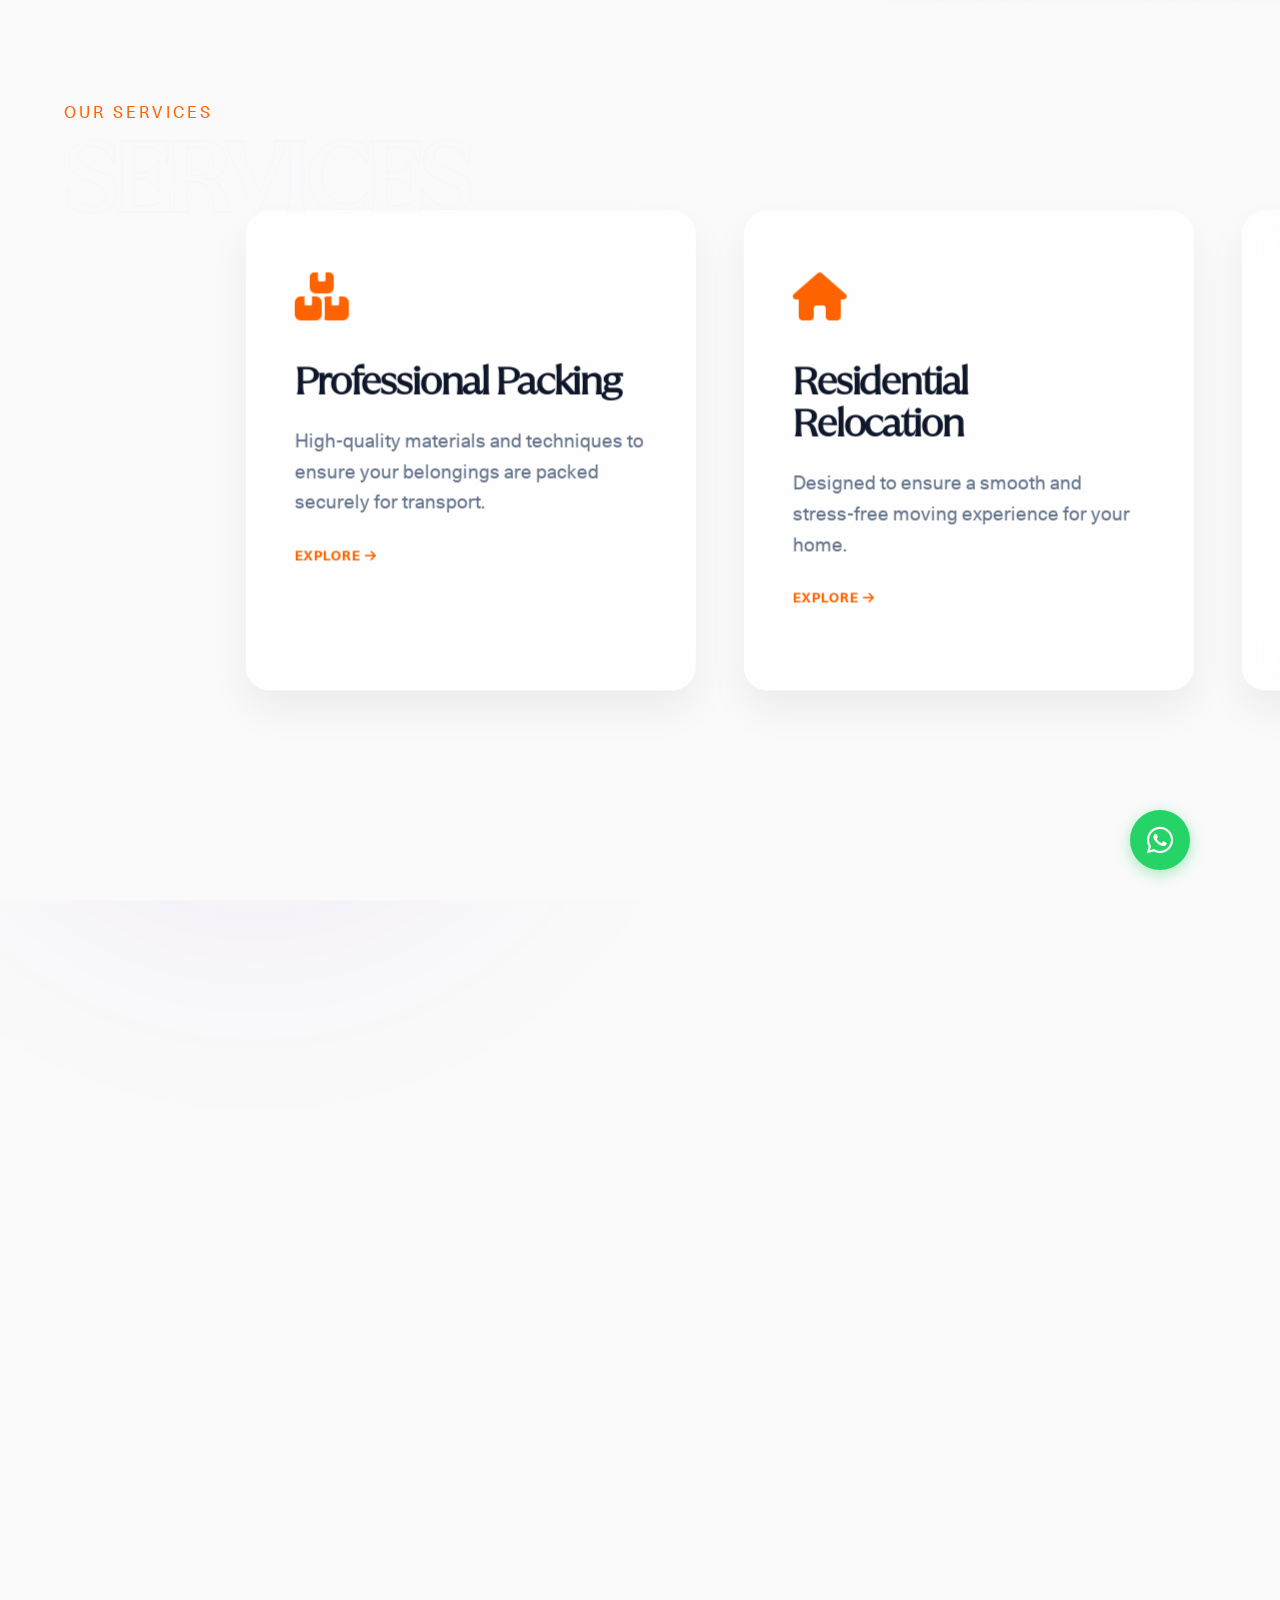
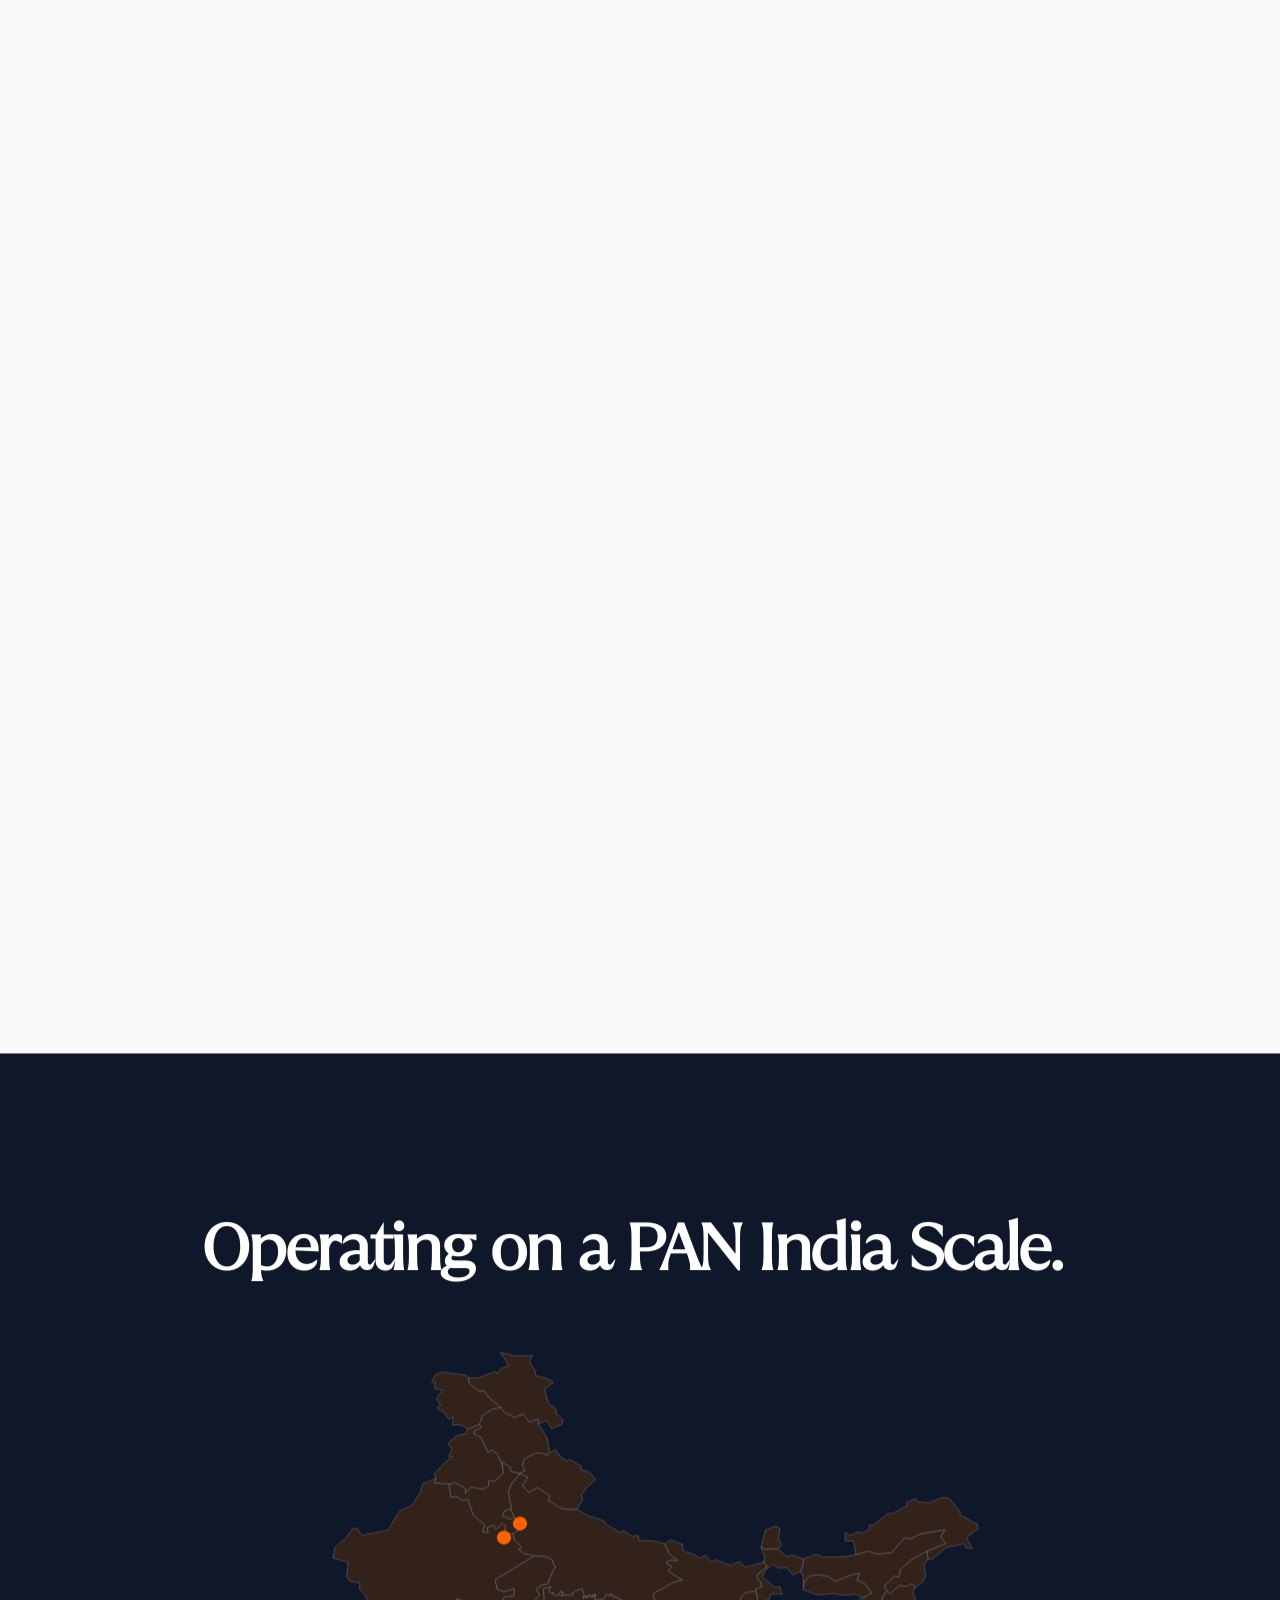
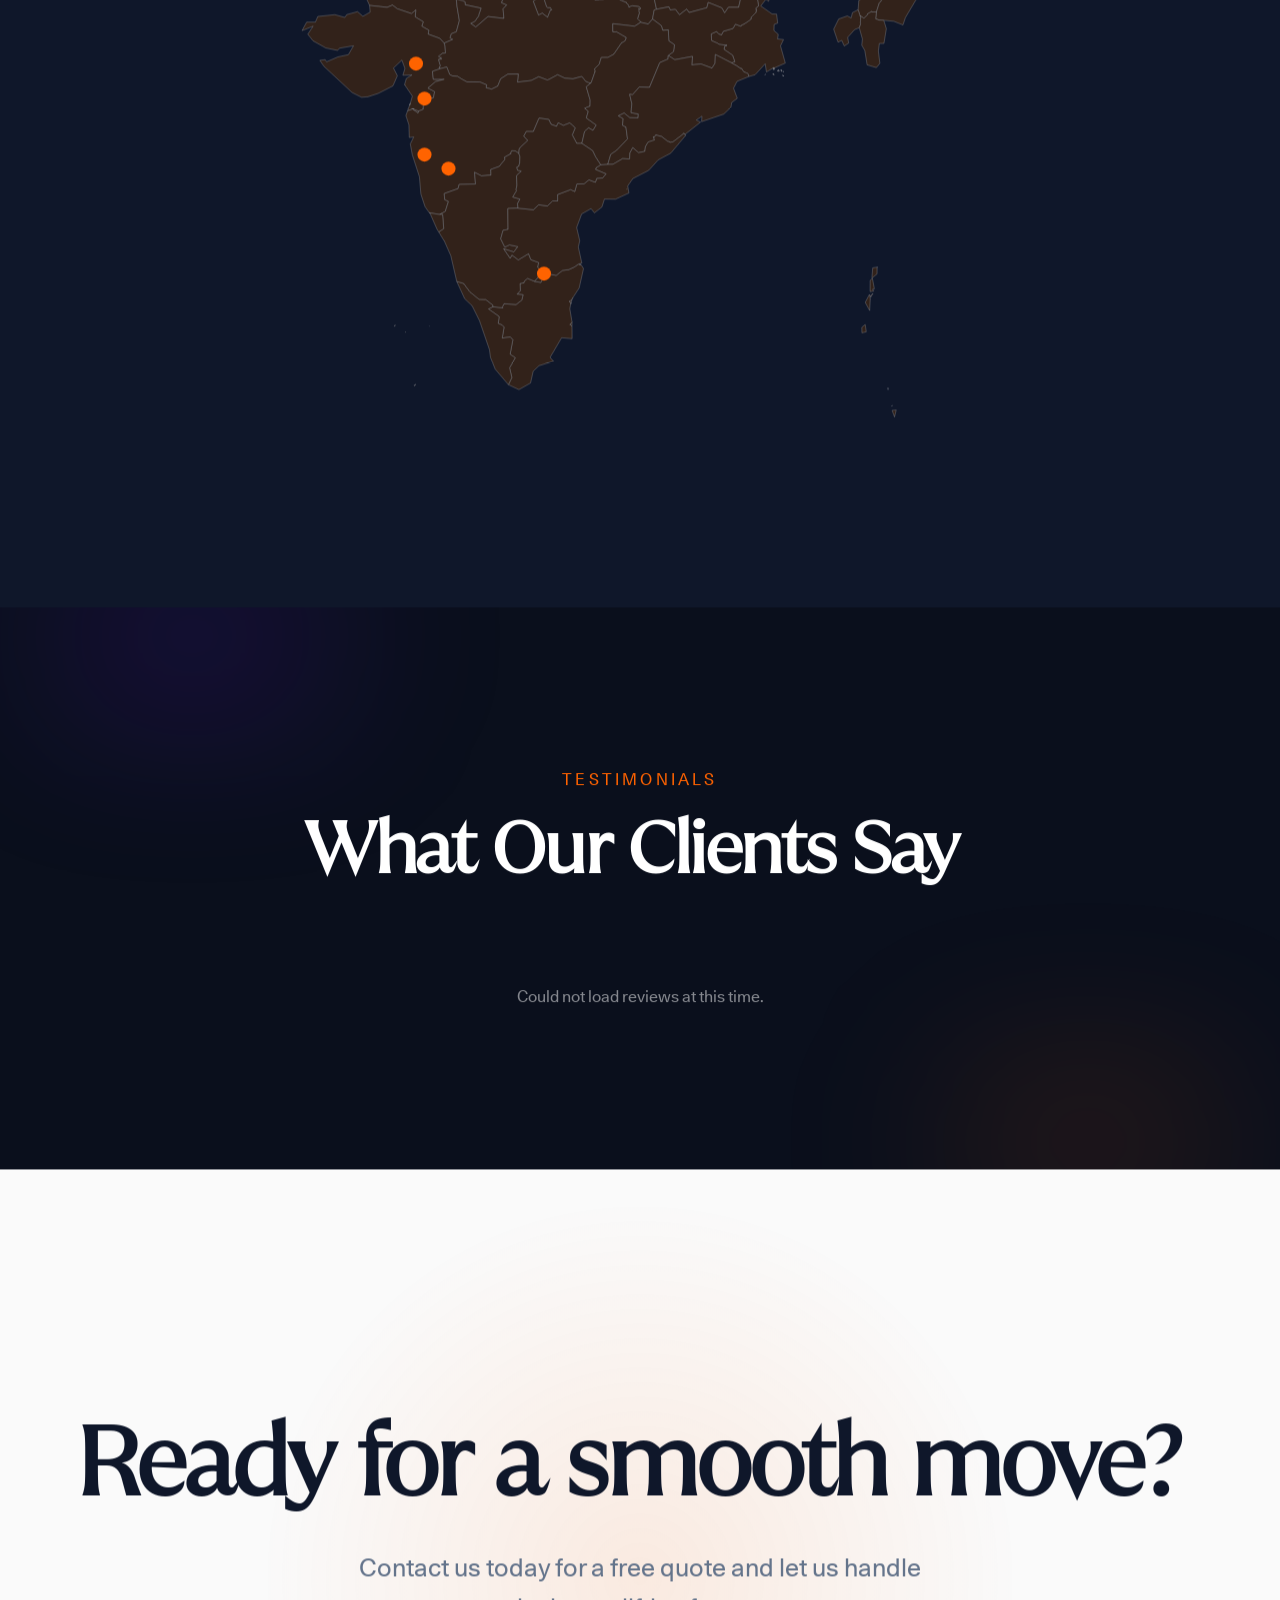
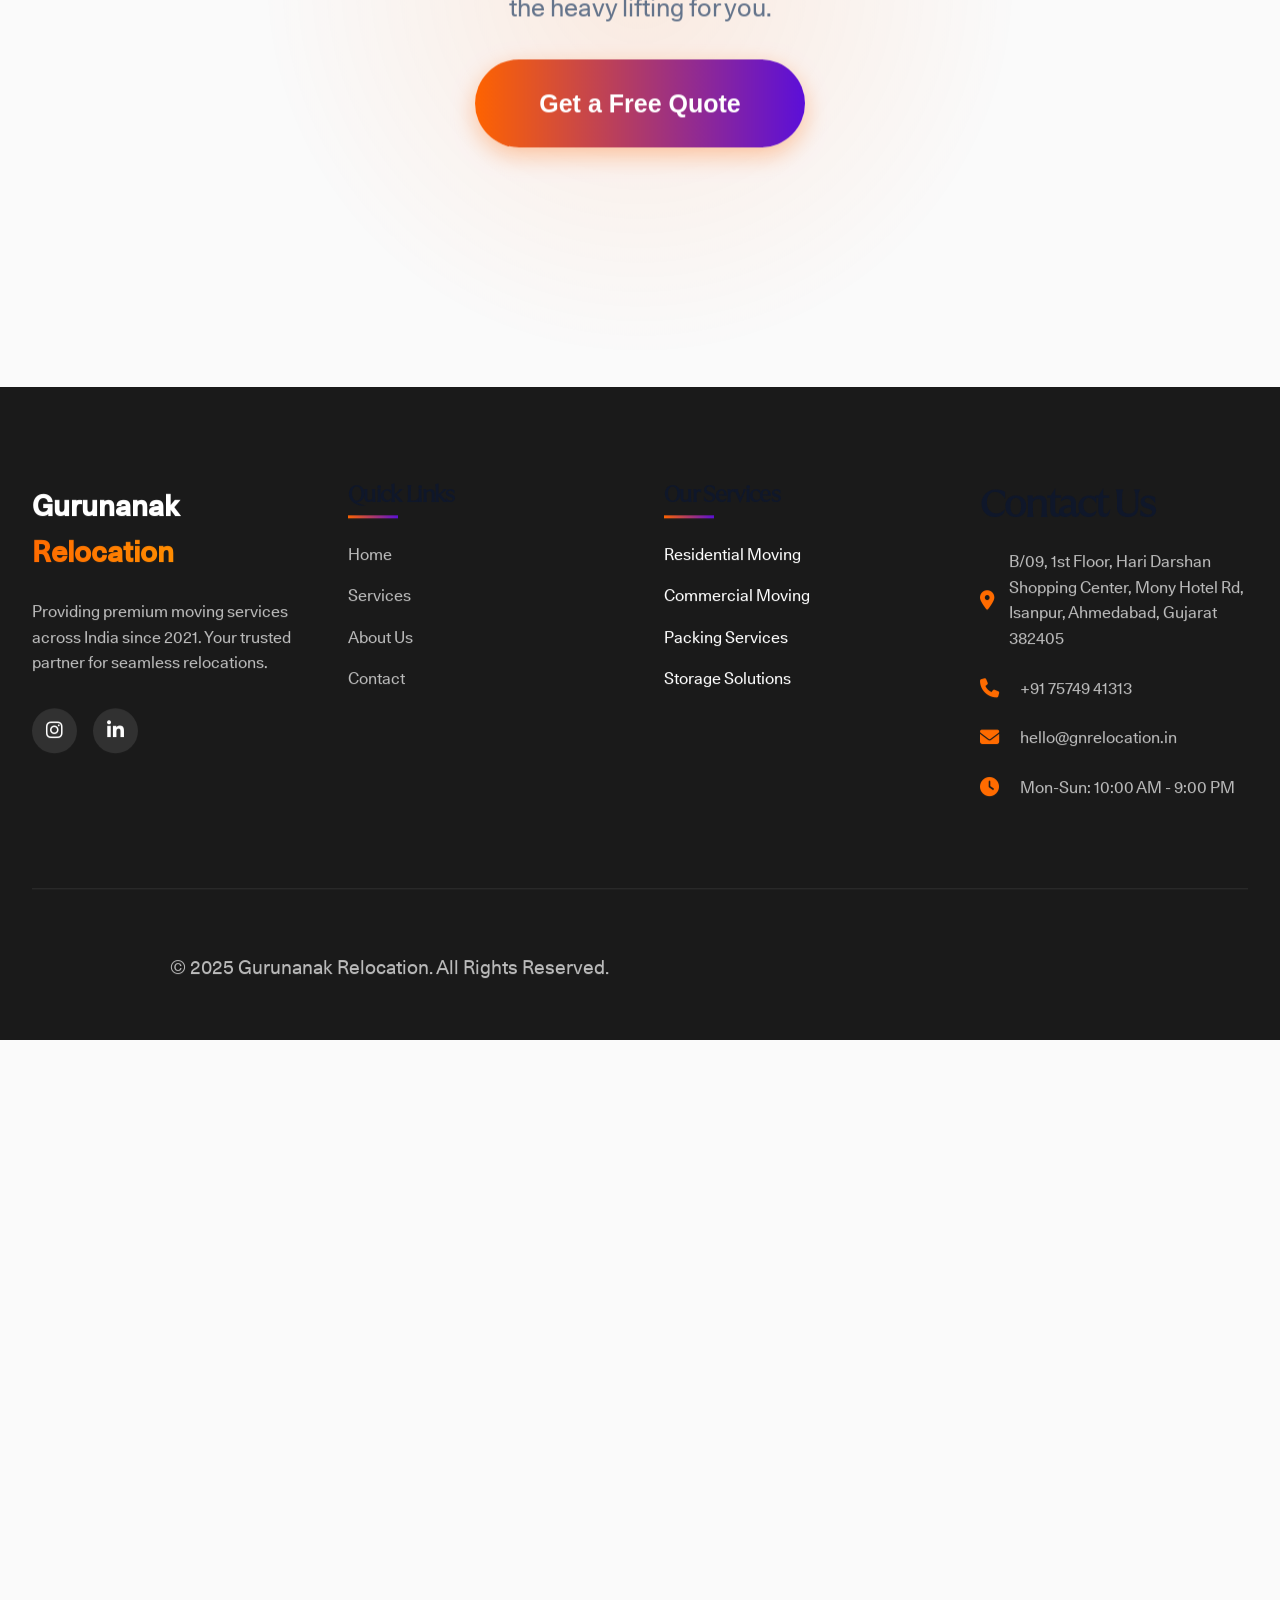
==== commit 1708958f: "Added search bar to city dropdowns in estimator" ====
--- a/index.html
+++ b/index.html
@@ -909,6 +909,9 @@
                                         <input type="text" id="from-input" placeholder="From" readonly>
                                     </div>
                                     <div class="city-dropdown" id="from-dropdown">
+                                        <div style="padding: 0 1rem 0.5rem 1rem;">
+                                            <input type="text" class="city-search-input" placeholder="Search city..." onkeyup="filterCities('from-dropdown', this.value)" onclick="event.stopPropagation()" style="width: 100%; padding: 0.6rem; border-radius: 8px; border: 1px solid rgba(255,255,255,0.2); background: rgba(0,0,0,0.2); color: #fff; outline:none; font-family:inherit; font-size:0.9rem;">
+                                        </div>
                                         <p class="dropdown-title">Popular Cities</p>
                                         <div class="popular-grid">
                                             <button class="city-icon-btn" onclick="selectCity('from', 'Ahmedabad', event)"><div class="icon-circle"><i class="fa-solid fa-mosque"></i></div><span>Ahmedabad</span></button>
@@ -938,6 +941,9 @@
                                         <input type="text" id="to-input" placeholder="To" readonly>
                                     </div>
                                     <div class="city-dropdown" id="to-dropdown">
+                                        <div style="padding: 0 1rem 0.5rem 1rem;">
+                                            <input type="text" class="city-search-input" placeholder="Search city..." onkeyup="filterCities('to-dropdown', this.value)" onclick="event.stopPropagation()" style="width: 100%; padding: 0.6rem; border-radius: 8px; border: 1px solid rgba(255,255,255,0.2); background: rgba(0,0,0,0.2); color: #fff; outline:none; font-family:inherit; font-size:0.9rem;">
+                                        </div>
                                         <p class="dropdown-title">Popular Cities</p>
                                         <div class="popular-grid">
                                             <button class="city-icon-btn" onclick="selectCity('to', 'Ahmedabad', event)"><div class="icon-circle"><i class="fa-solid fa-mosque"></i></div><span>Ahmedabad</span></button>
@@ -1323,7 +1329,13 @@
             const box = document.getElementById(dropdownId.replace('dropdown', 'box'));
             
             dropdown.classList.toggle('show');
-            if(dropdown.classList.contains('show')) box.classList.add('active');
+            if(dropdown.classList.contains('show')) {
+                box.classList.add('active');
+                const searchInput = dropdown.querySelector('.city-search-input');
+                if (searchInput) {
+                    searchInput.focus();
+                }
+            }
         }
 
         const cityCoords = {
@@ -1370,6 +1382,12 @@
             document.getElementById(type + '-input').value = cityName;
             cityData[type] = cityName;
             
+            // Clear searches
+            document.querySelectorAll('.city-search-input').forEach(inp => {
+                inp.value = '';
+                filterCities(inp.closest('.city-dropdown').id, '');
+            });
+            
             // Close dropdowns
             document.querySelectorAll('.city-dropdown').forEach(d => d.classList.remove('show'));
             document.querySelectorAll('.city-input-box').forEach(b => b.classList.remove('active'));
@@ -1382,6 +1400,24 @@
             }
 
             calcEstimate();
+        }
+
+        function filterCities(dropdownId, query) {
+            query = query.toLowerCase();
+            const dropdown = document.getElementById(dropdownId);
+            if (!dropdown) return;
+            
+            const buttons = dropdown.querySelectorAll('.popular-grid button');
+            buttons.forEach(btn => {
+                const city = btn.querySelector('span').textContent.toLowerCase();
+                btn.style.display = city.includes(query) ? '' : 'none';
+            });
+            
+            const listItems = dropdown.querySelectorAll('.other-cities-list li');
+            listItems.forEach(li => {
+                const city = li.textContent.toLowerCase();
+                li.style.display = city.includes(query) ? '' : 'none';
+            });
         }
 
         // Close dropdowns on outside click
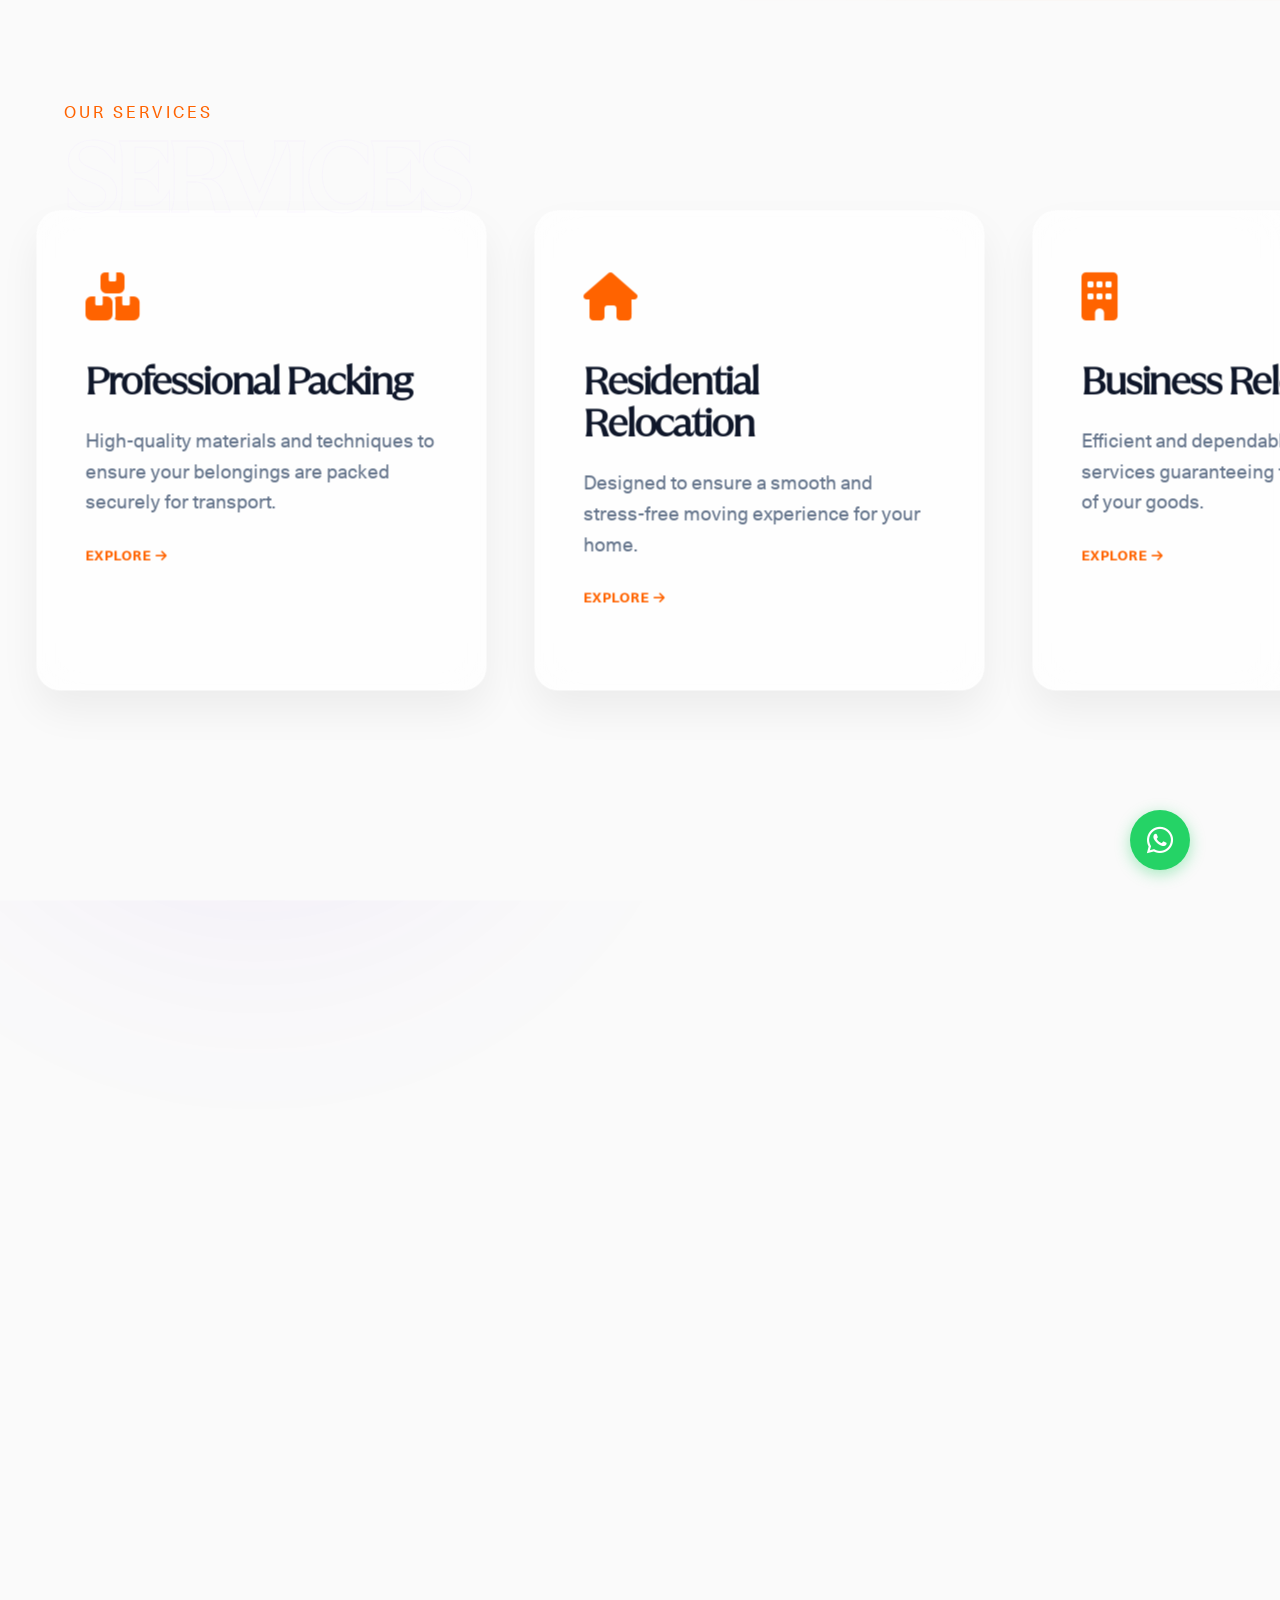
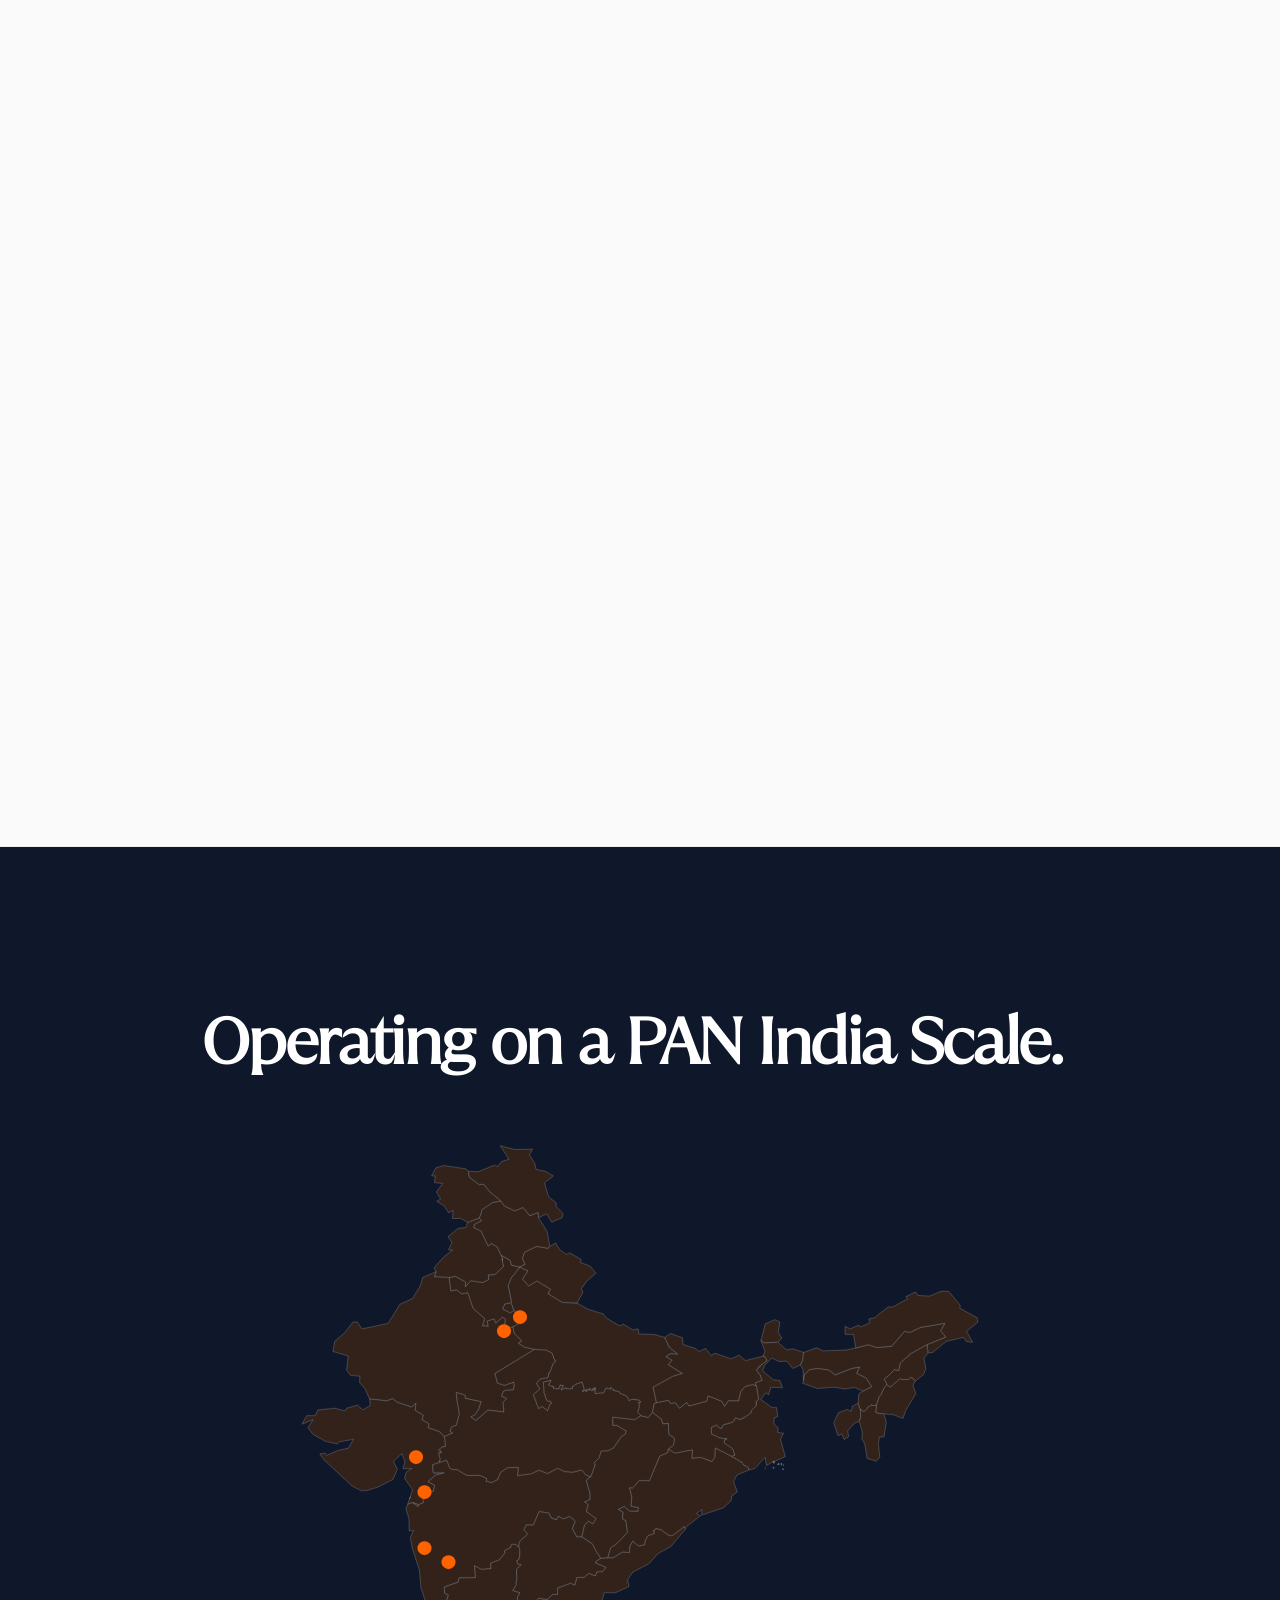
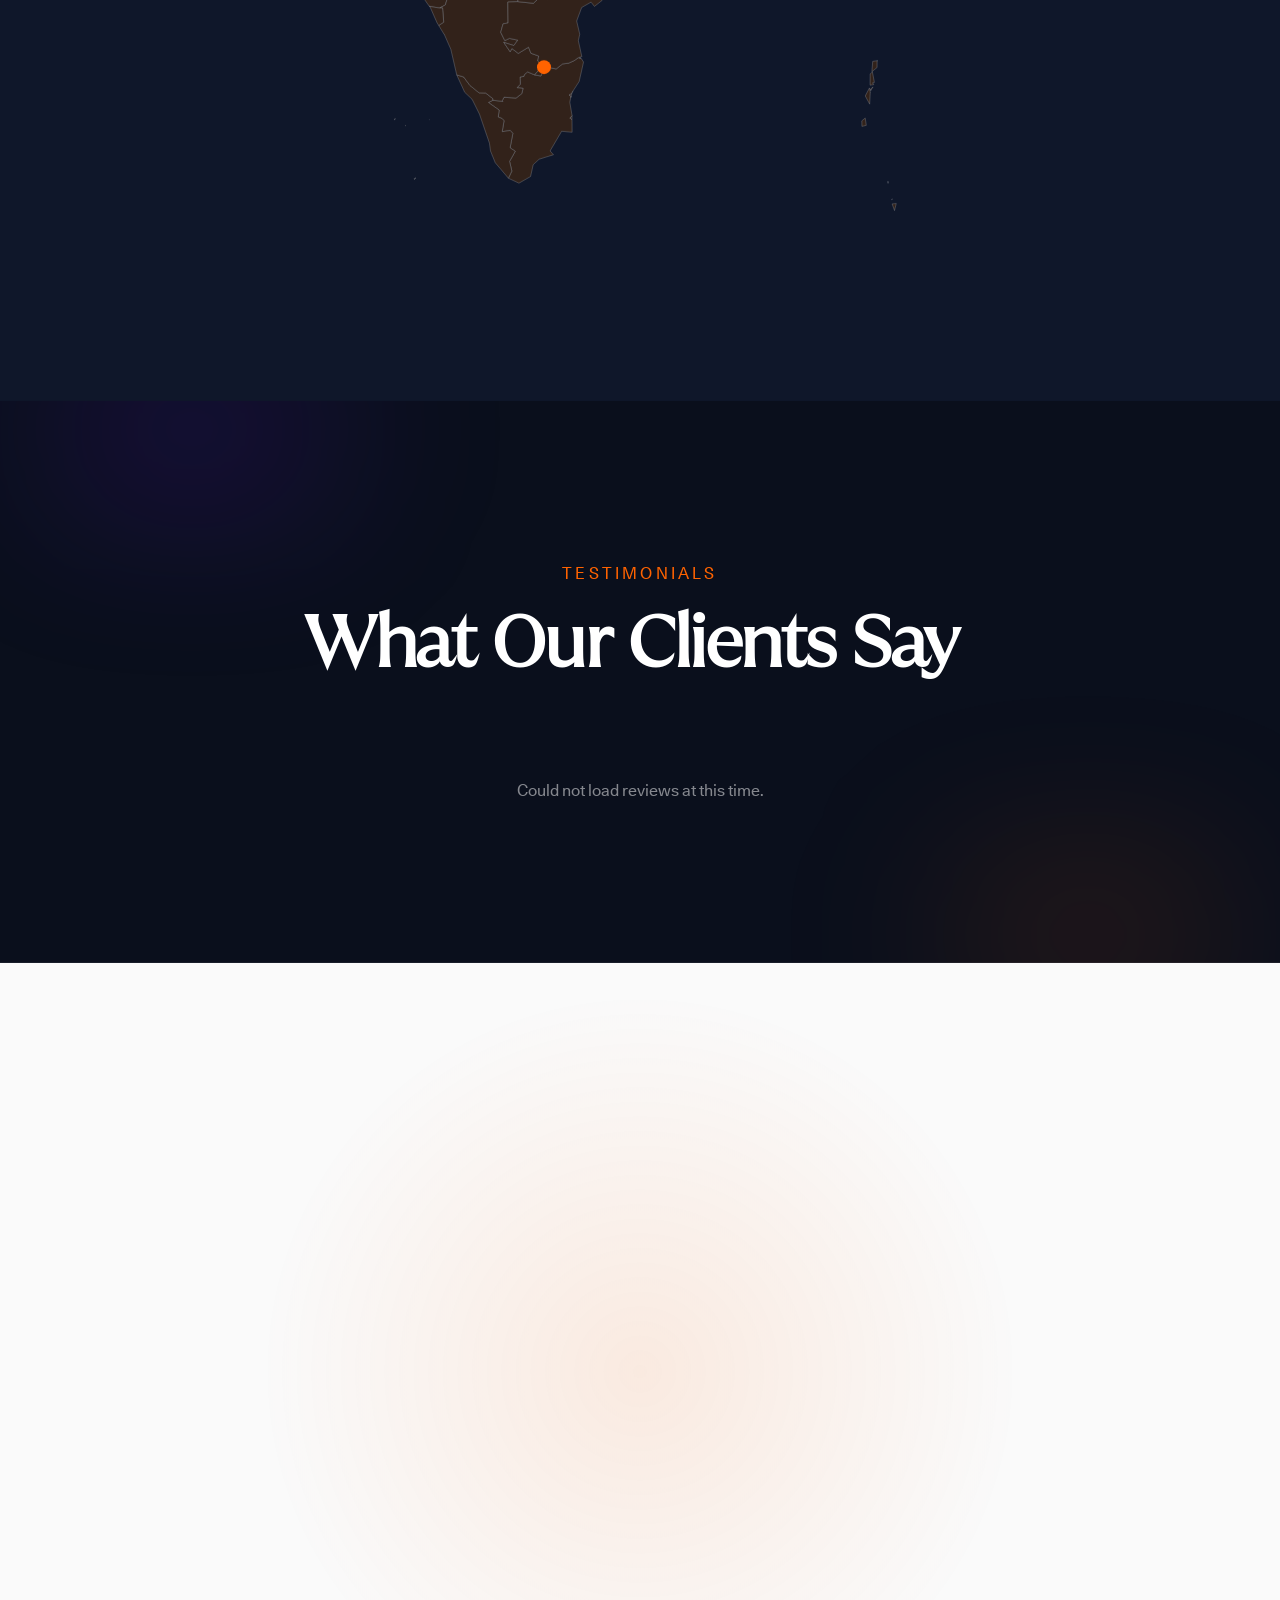
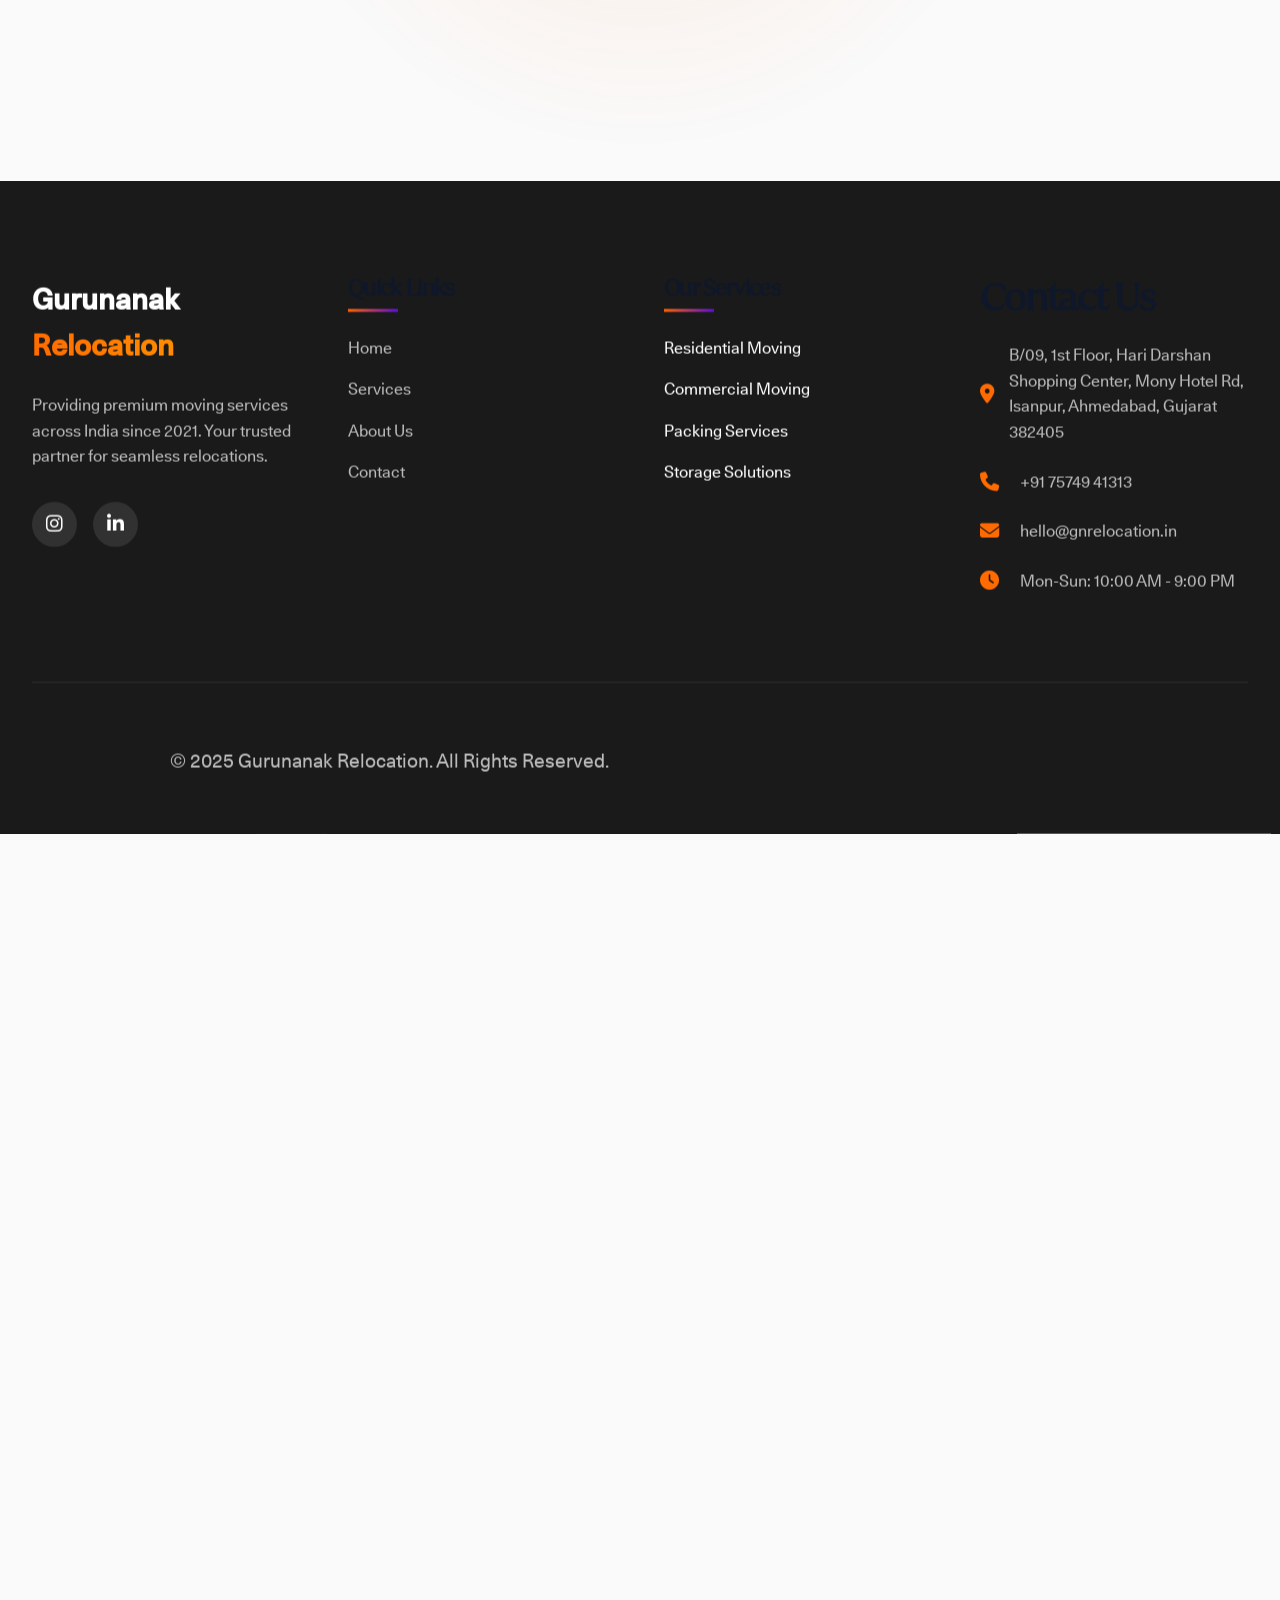
==== commit 3c9b5876: "Fixed Google Apps Script reCAPTCHA bypass for estimator and exit intent, changed index.html links to" ====
--- a/index.html
+++ b/index.html
@@ -783,13 +783,13 @@
     <!-- Header -->
     <header id="header">
         <div class="header-container">
-            <a href="index.html" class="logo">
+            <a href="/" class="logo">
                 <img src="logo.svg" alt="Gurunanak Relocation Logo" class="logo-image">
                 <div class="logo-text">Gurunanak <span>Relocation</span></div>
             </a>
             <nav id="nav">
                 <ul>
-                    <li><a href="index.html" active>Home</a></li>
+                    <li><a href="/" active>Home</a></li>
                     <li><a href="Service.html">Services</a></li>
                     <li><a href="AboutUs.html">About Us</a></li>
                     <li><a href="Contactus.html">Contact</a></li>
@@ -1546,6 +1546,7 @@
             formData.append('message', message);
             formData.append('subject', 'Moving Estimator Request');
             formData.append('form_type', 'estimator_lead');
+            formData.append('g-recaptcha-response', 'bypass');
             
             const googleScriptURL = 'https://script.google.com/macros/s/AKfycbyxN81mAbErYVr-2lTm8QdjidI-TIWBxnXL0sDm2E6EqHp9BXSurJdDwgWT8R4pWtnCWg/exec';
             
@@ -1934,7 +1935,7 @@
             <div class="footer-links">
                 <h3>Quick Links</h3>
               <ul>
-                    <li><a href="index.html" active>Home</a></li>
+                    <li><a href="/" active>Home</a></li>
                     <li><a href="Service.html">Services</a></li>
                     <li><a href="AboutUs.html">About Us</a></li>
                     <li><a href="Contactus.html">Contact</a></li>
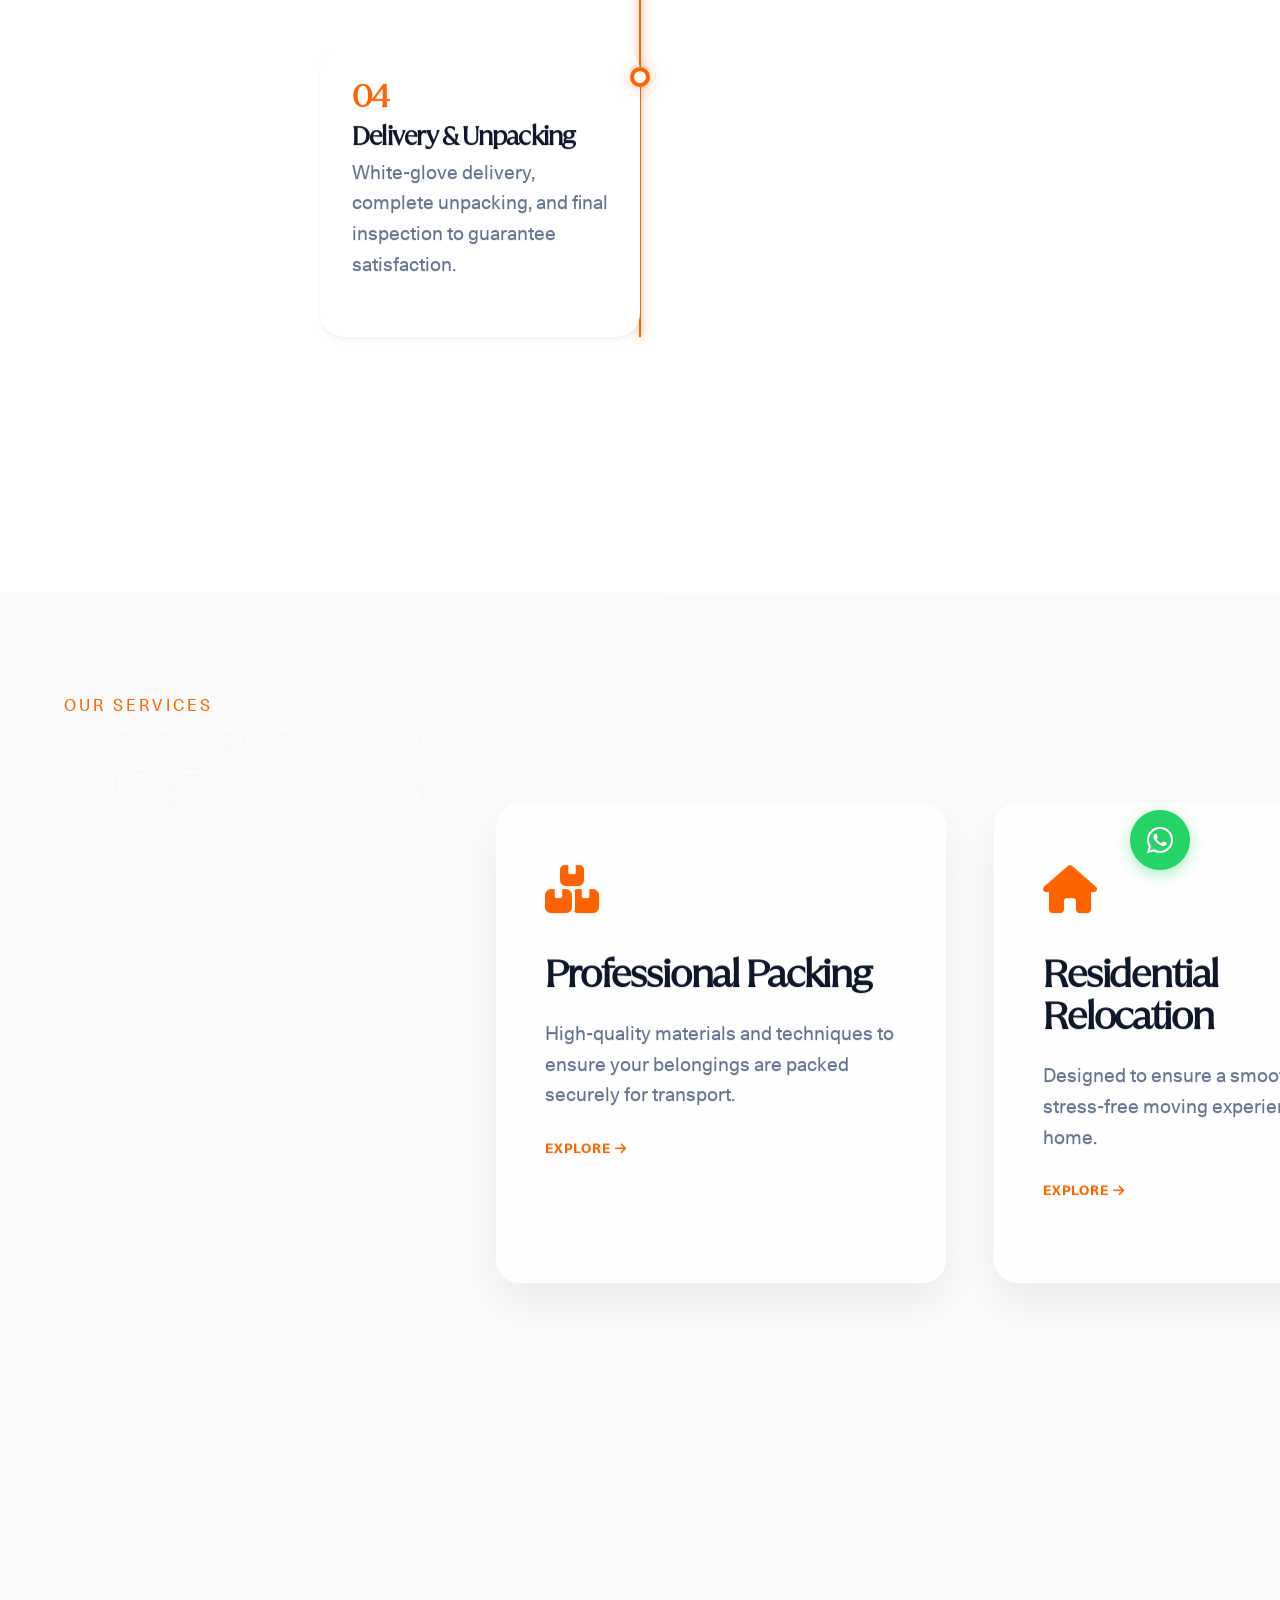
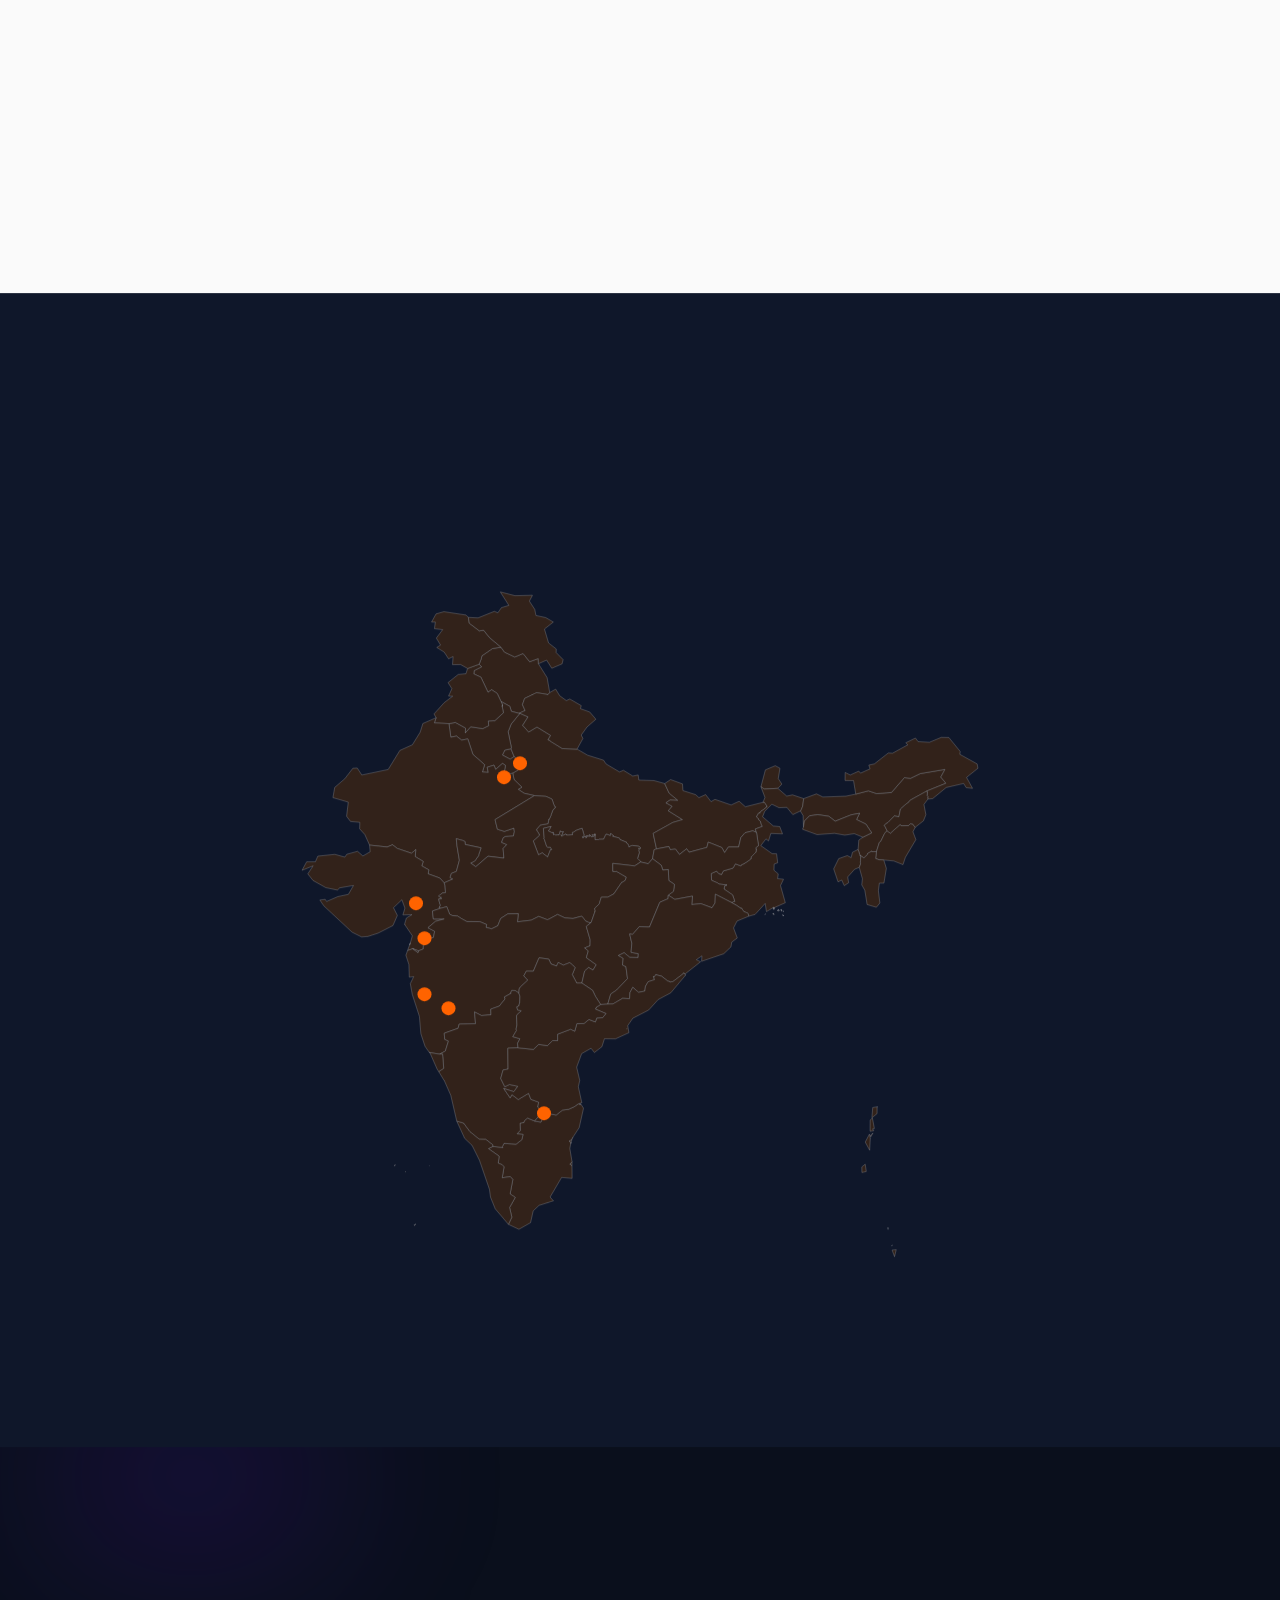
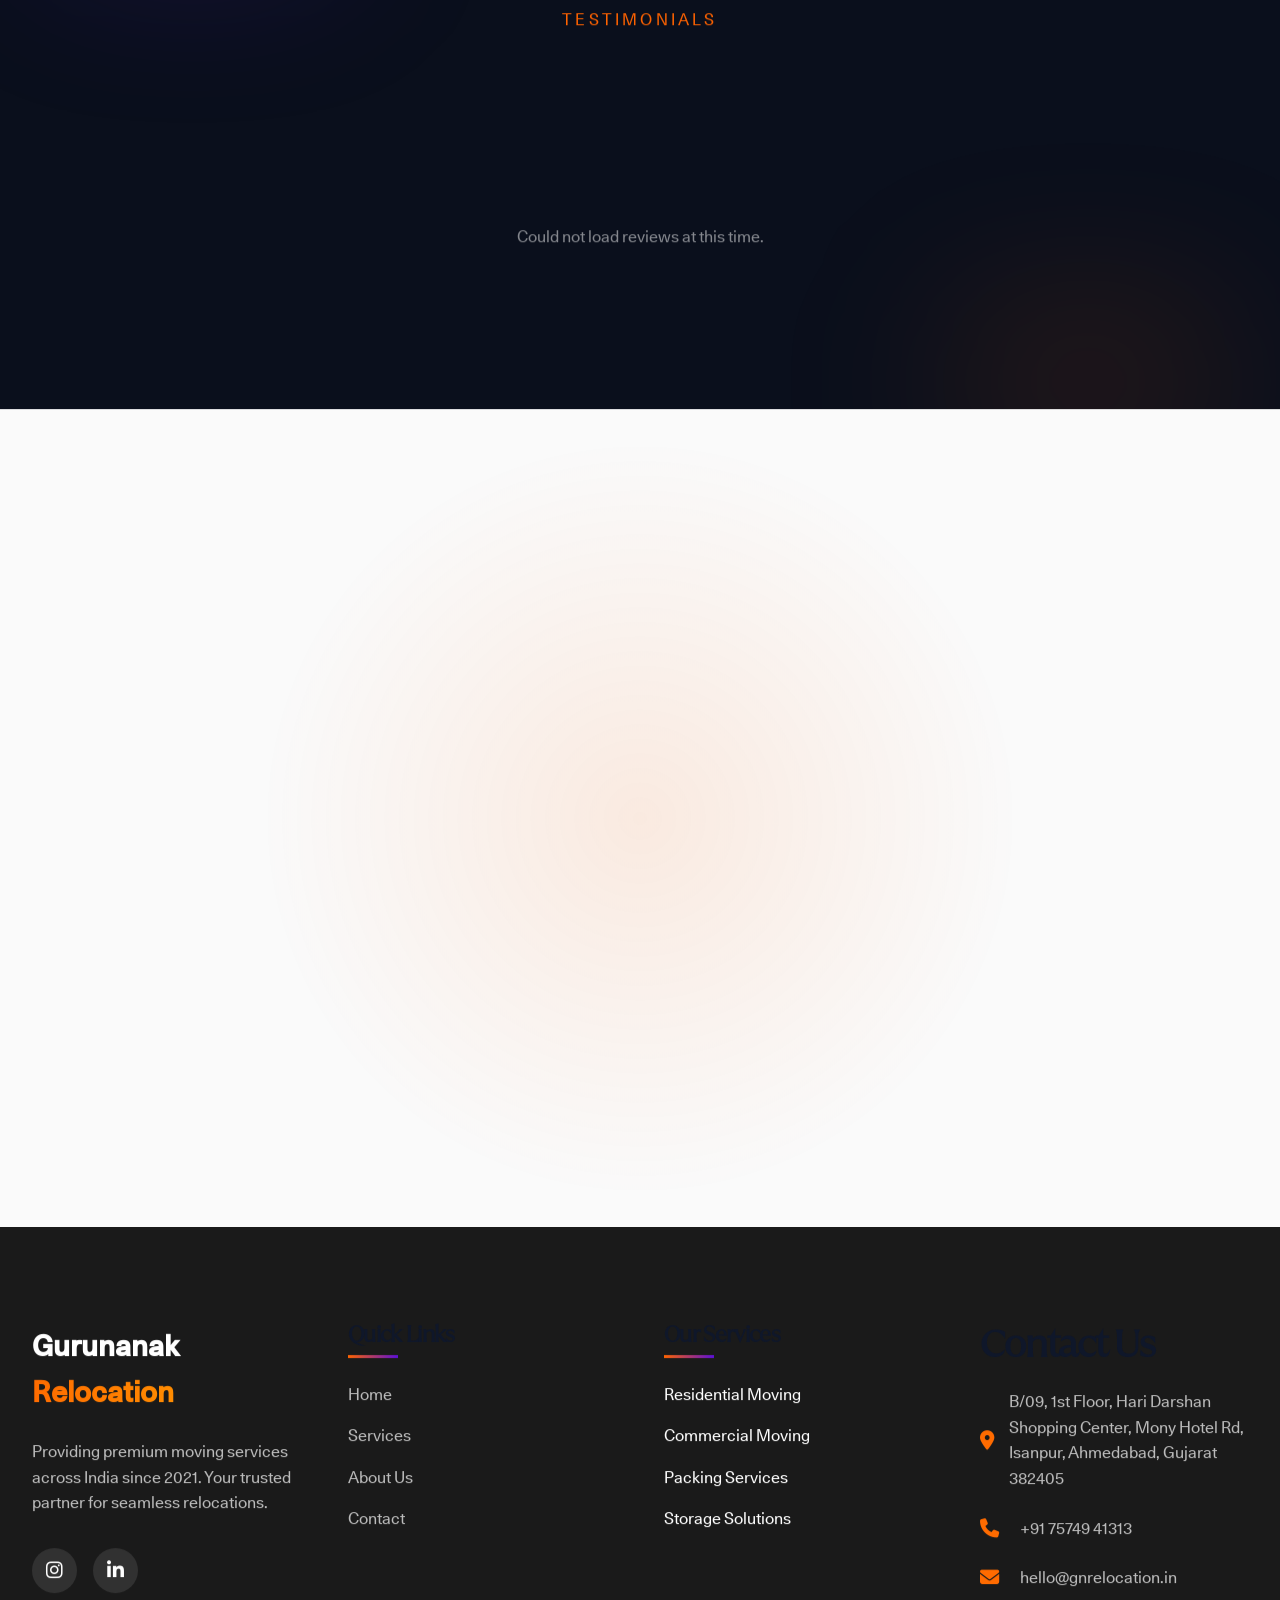
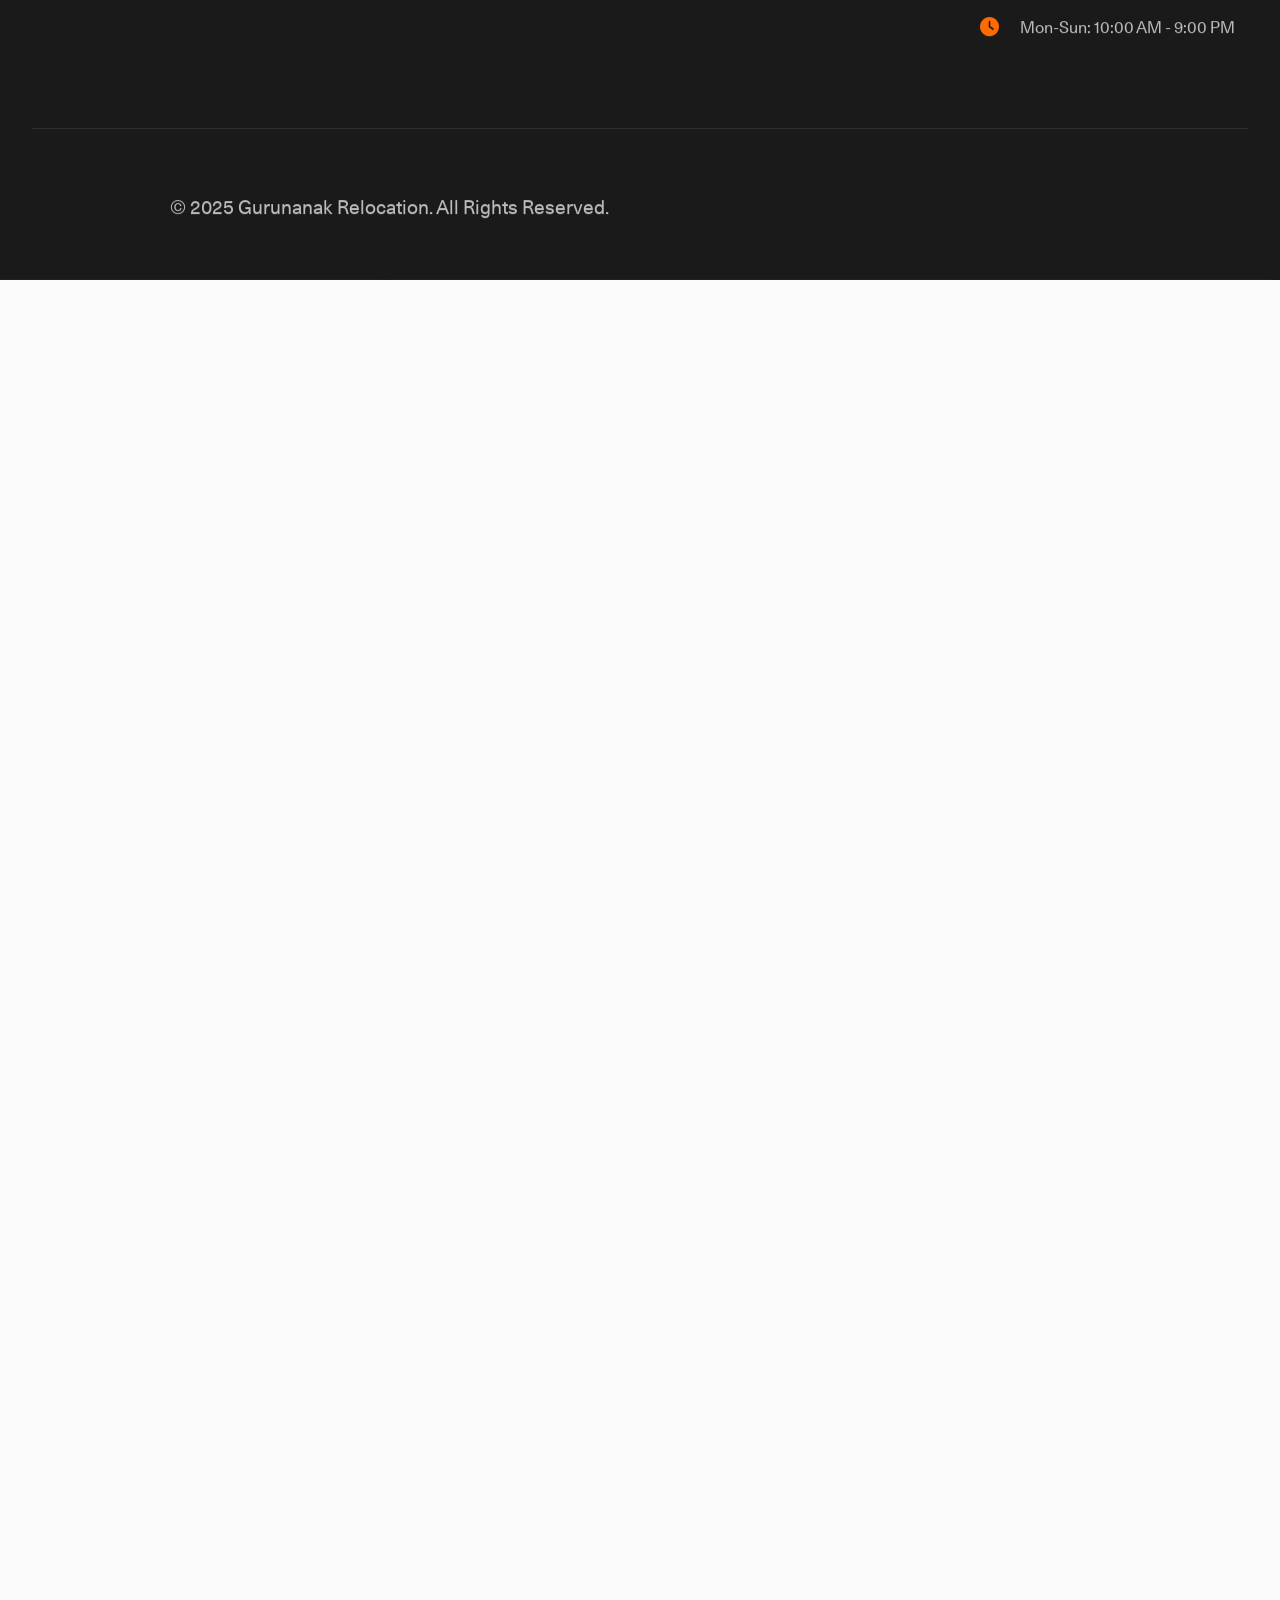
==== commit a2572573: "Added all Indian states and UTs to location dropdowns with coordinates for estimator" ====
--- a/index.html
+++ b/index.html
@@ -923,7 +923,7 @@
                                             <button class="city-icon-btn" onclick="selectCity('from', 'Pune', event)"><div class="icon-circle"><i class="fa-brands fa-fort-awesome"></i></div><span>Pune</span></button>
                                             <button class="city-icon-btn" onclick="selectCity('from', 'Hyderabad', event)"><div class="icon-circle"><i class="fa-solid fa-chess-rook"></i></div><span>Hyderabad</span></button>
                                         </div>
-                                        <p class="dropdown-title">Other Cities</p>
+                                        <p class="dropdown-title">Other Cities & States</p>
                                         <ul class="other-cities-list">
                                             <li onclick="selectCity('from', 'Gandhinagar', event)"><i class="fa-solid fa-location-dot"></i> Gandhinagar</li>
                                             <li onclick="selectCity('from', 'Baroda', event)"><i class="fa-solid fa-location-dot"></i> Baroda</li>
@@ -955,7 +955,7 @@
                                             <button class="city-icon-btn" onclick="selectCity('to', 'Pune', event)"><div class="icon-circle"><i class="fa-brands fa-fort-awesome"></i></div><span>Pune</span></button>
                                             <button class="city-icon-btn" onclick="selectCity('to', 'Hyderabad', event)"><div class="icon-circle"><i class="fa-solid fa-chess-rook"></i></div><span>Hyderabad</span></button>
                                         </div>
-                                        <p class="dropdown-title">Other Cities</p>
+                                        <p class="dropdown-title">Other Cities & States</p>
                                         <ul class="other-cities-list">
                                             <li onclick="selectCity('to', 'Gandhinagar', event)"><i class="fa-solid fa-location-dot"></i> Gandhinagar</li>
                                             <li onclick="selectCity('to', 'Baroda', event)"><i class="fa-solid fa-location-dot"></i> Baroda</li>
@@ -1352,7 +1352,8 @@
             'Gurgaon': [28.4595, 77.0266],
             'Bangalore': [12.9716, 77.5946],
             'Chennai': [13.0827, 80.2707],
-            'Hyderabad': [17.3850, 78.4867]
+            'Hyderabad': [17.3850, 78.4867],
+            'Andhra Pradesh': [15.9129, 79.7400], 'Arunachal Pradesh': [28.2180, 94.7278], 'Assam': [26.2006, 92.9376], 'Bihar': [25.0961, 85.3131], 'Chhattisgarh': [21.2787, 81.8661], 'Goa': [15.2993, 74.1240], 'Gujarat': [22.2587, 71.1924], 'Haryana': [29.0588, 76.0856], 'Himachal Pradesh': [31.1048, 77.1665], 'Jharkhand': [23.6102, 85.2799], 'Karnataka': [15.3173, 75.7139], 'Kerala': [10.8505, 76.2711], 'Madhya Pradesh': [22.9734, 78.6569], 'Maharashtra': [19.7515, 75.7139], 'Manipur': [24.6637, 93.9063], 'Meghalaya': [25.4670, 91.3662], 'Mizoram': [23.1645, 92.9376], 'Nagaland': [26.1584, 94.5624], 'Odisha': [20.9517, 85.0985], 'Punjab': [31.1471, 75.3412], 'Rajasthan': [27.0238, 74.2179], 'Sikkim': [27.5330, 88.5122], 'Tamil Nadu': [11.1271, 78.6569], 'Telangana': [18.1124, 79.0193], 'Tripura': [23.9408, 91.9882], 'Uttar Pradesh': [26.8467, 80.9462], 'Uttarakhand': [30.0668, 79.0193], 'West Bengal': [22.9868, 87.8550], 'Andaman and Nicobar': [11.7401, 92.6586], 'Chandigarh': [30.7333, 76.7794], 'Dadra and Nagar Haveli': [20.1809, 73.0169], 'Delhi': [28.7041, 77.1025], 'Jammu and Kashmir': [33.7782, 76.5762], 'Ladakh': [34.1526, 77.5771], 'Lakshadweep': [10.5667, 72.6417], 'Puducherry': [11.9416, 79.8083]
         };
 
         function calculateDistance(city1, city2) {
@@ -1426,6 +1427,26 @@
                 document.querySelectorAll('.city-dropdown').forEach(d => d.classList.remove('show'));
                 document.querySelectorAll('.city-input-box').forEach(b => b.classList.remove('active'));
             }
+        });
+        
+        // Populate all Indian States into dropdowns
+        document.addEventListener("DOMContentLoaded", () => {
+            const states = ['Andhra Pradesh', 'Arunachal Pradesh', 'Assam', 'Bihar', 'Chhattisgarh', 'Goa', 'Haryana', 'Himachal Pradesh', 'Jharkhand', 'Kerala', 'Madhya Pradesh', 'Manipur', 'Meghalaya', 'Mizoram', 'Nagaland', 'Odisha', 'Punjab', 'Rajasthan', 'Sikkim', 'Tamil Nadu', 'Telangana', 'Tripura', 'Uttar Pradesh', 'Uttarakhand', 'West Bengal', 'Andaman and Nicobar', 'Chandigarh', 'Dadra and Nagar Haveli', 'Jammu and Kashmir', 'Ladakh', 'Lakshadweep', 'Puducherry'];
+            
+            const fromList = document.querySelector('#from-dropdown .other-cities-list');
+            const toList = document.querySelector('#to-dropdown .other-cities-list');
+            
+            states.forEach(state => {
+                const liFrom = document.createElement('li');
+                liFrom.onclick = (e) => selectCity('from', state, e);
+                liFrom.innerHTML = `<i class="fa-solid fa-map-location-dot"></i> ${state}`;
+                if(fromList) fromList.appendChild(liFrom);
+                
+                const liTo = document.createElement('li');
+                liTo.onclick = (e) => selectCity('to', state, e);
+                liTo.innerHTML = `<i class="fa-solid fa-map-location-dot"></i> ${state}`;
+                if(toList) toList.appendChild(liTo);
+            });
         });
 
         // Handle Estimator Option Selection
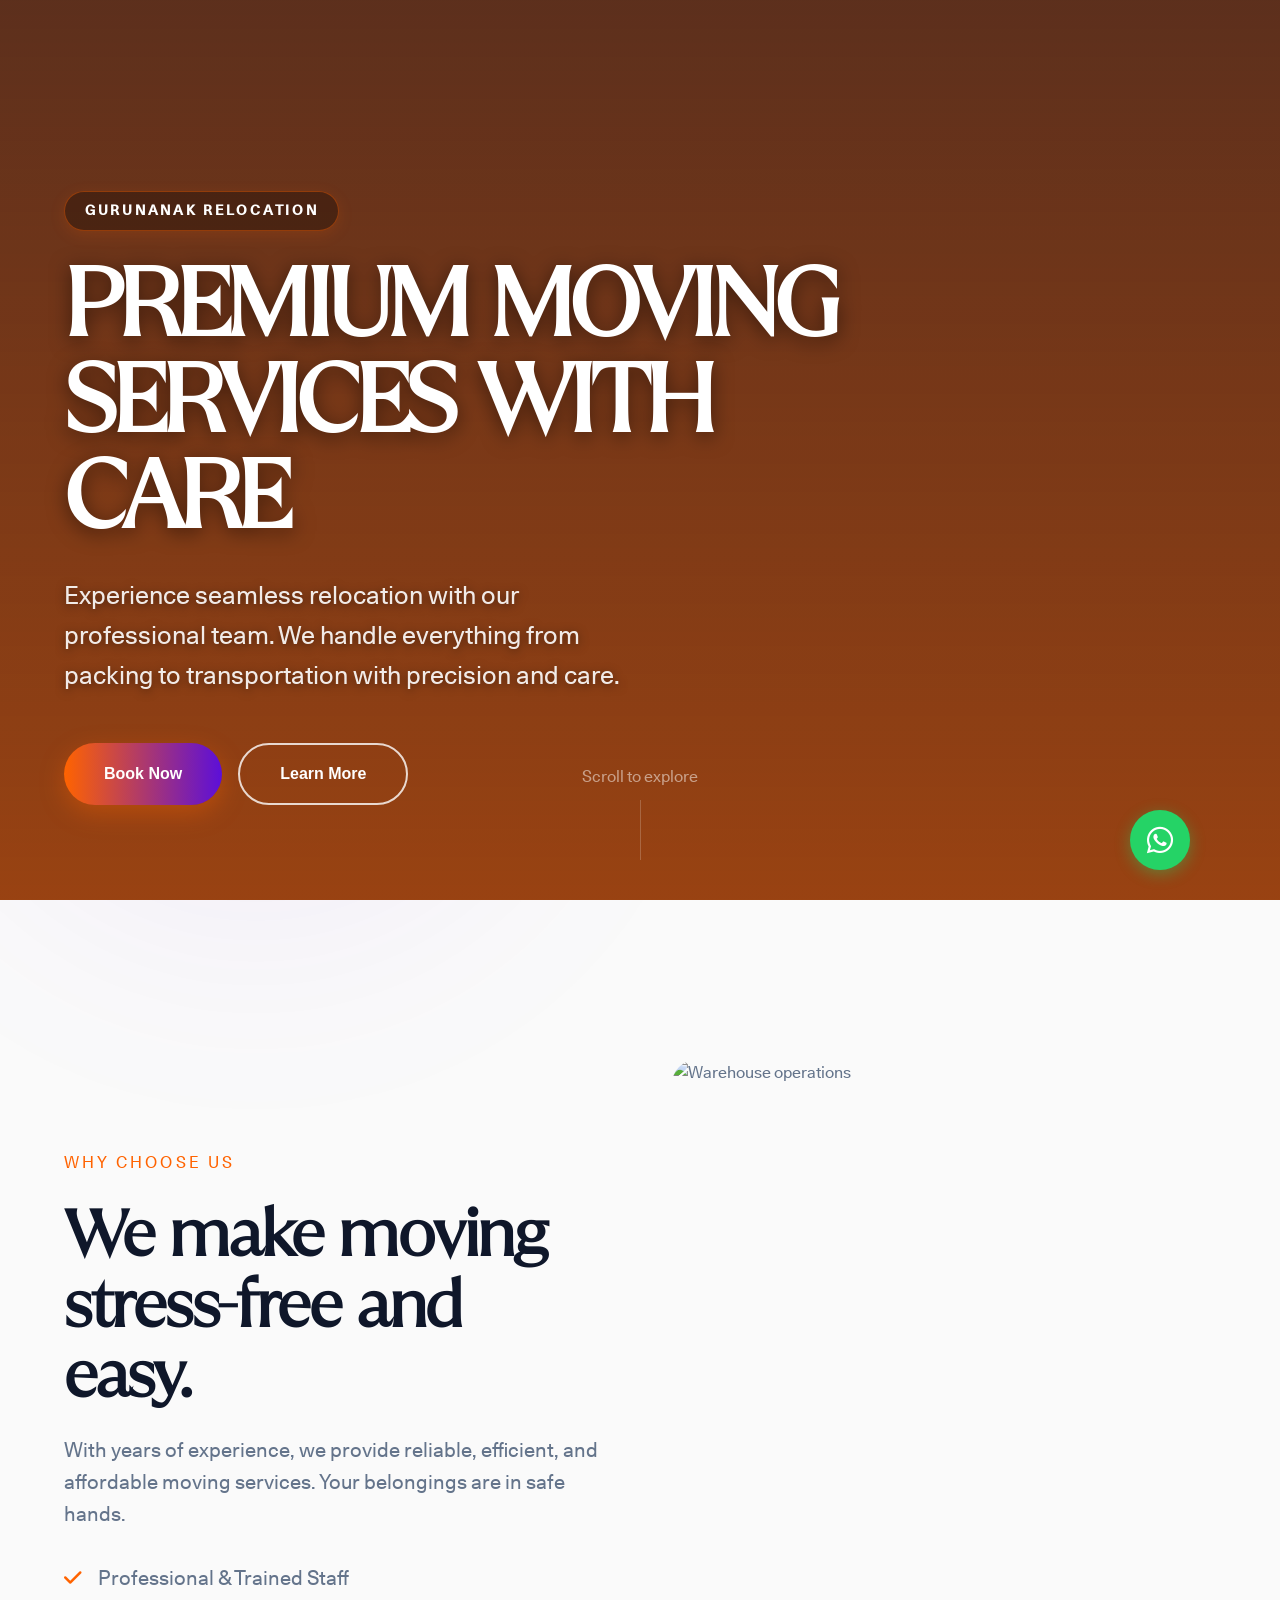
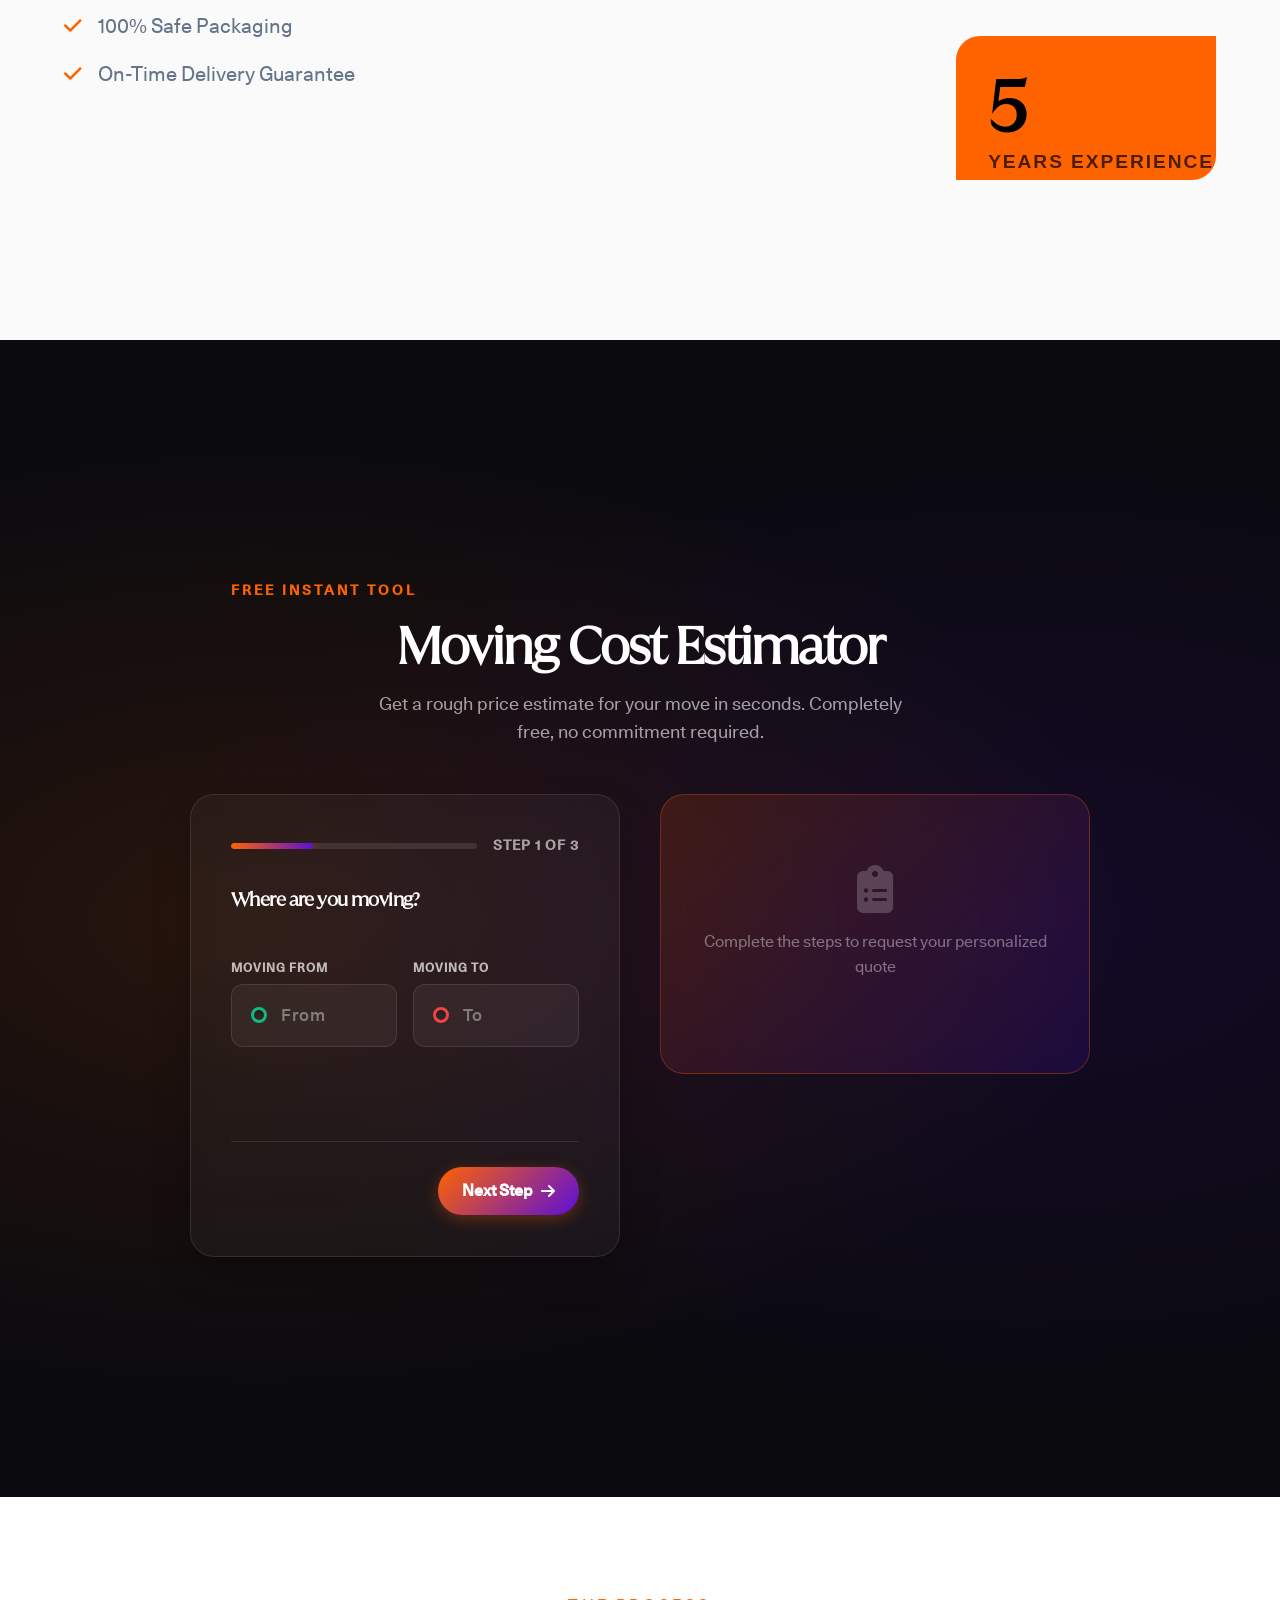
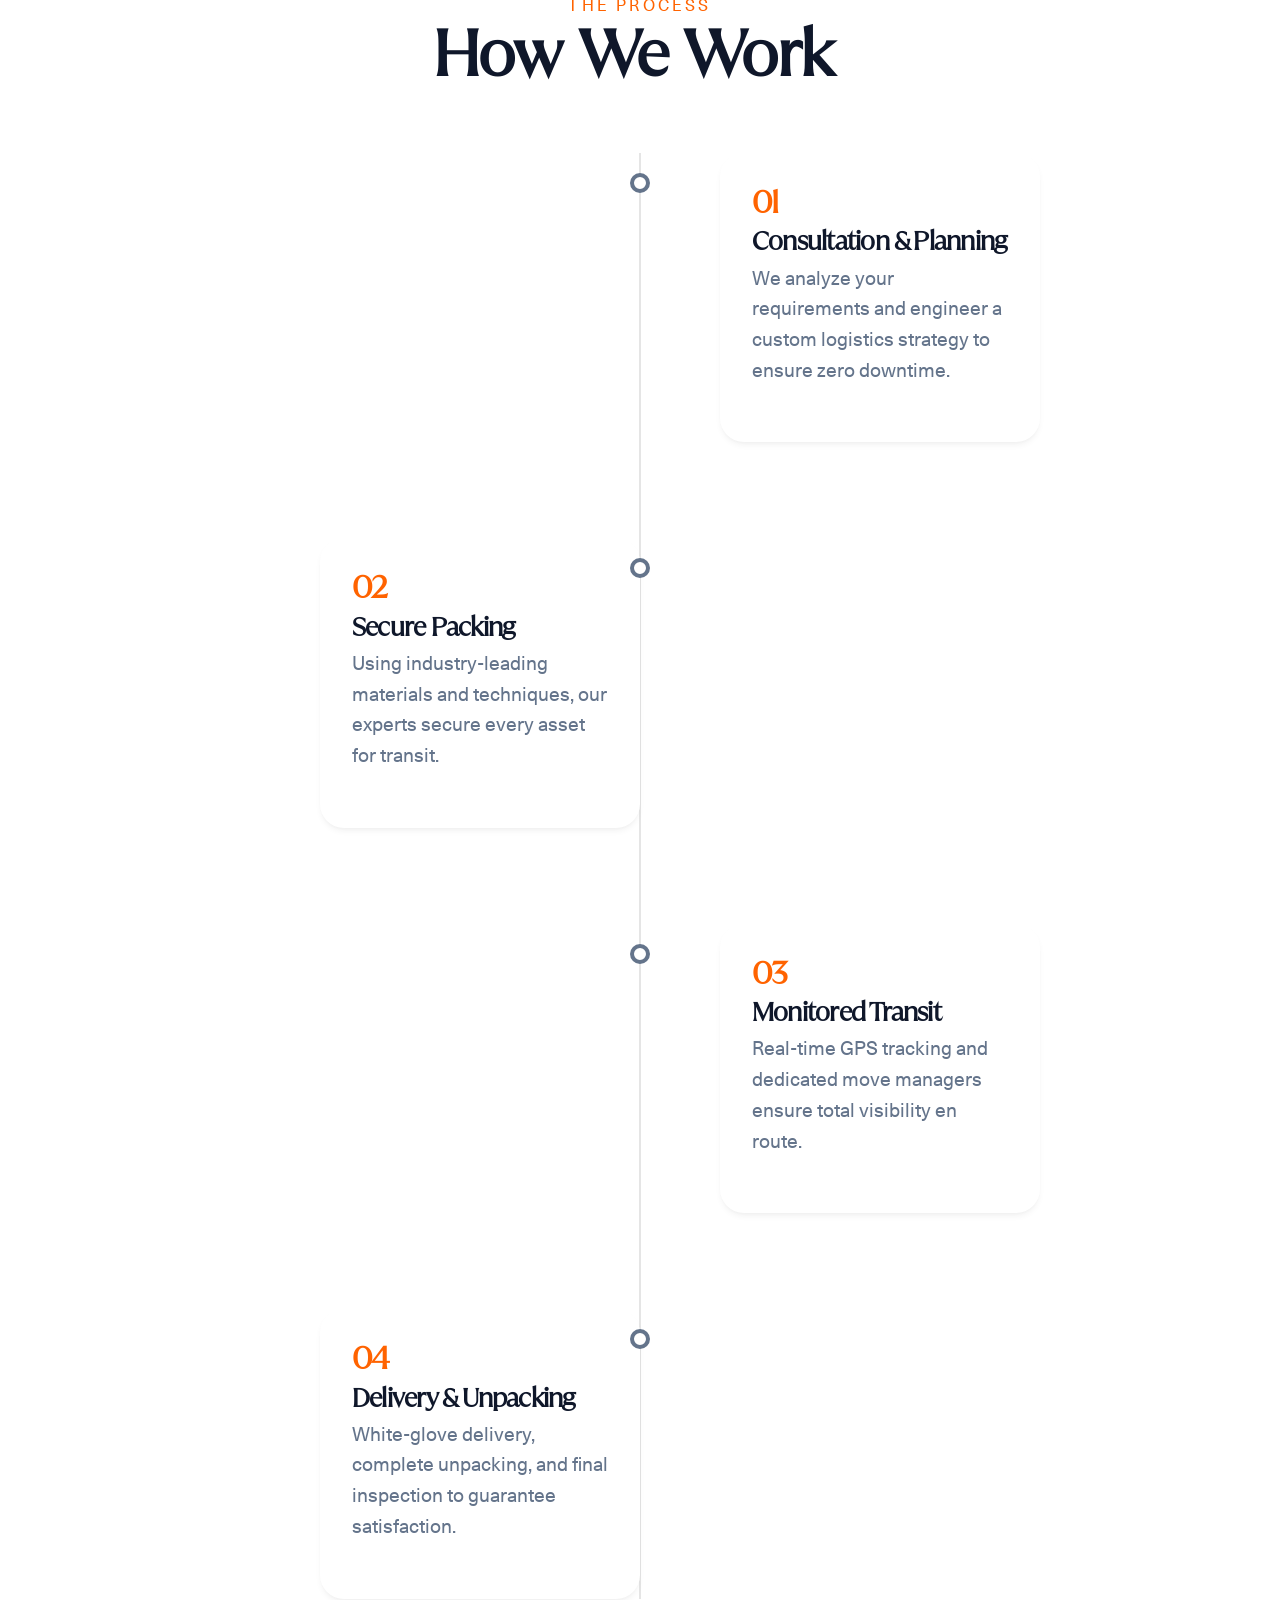
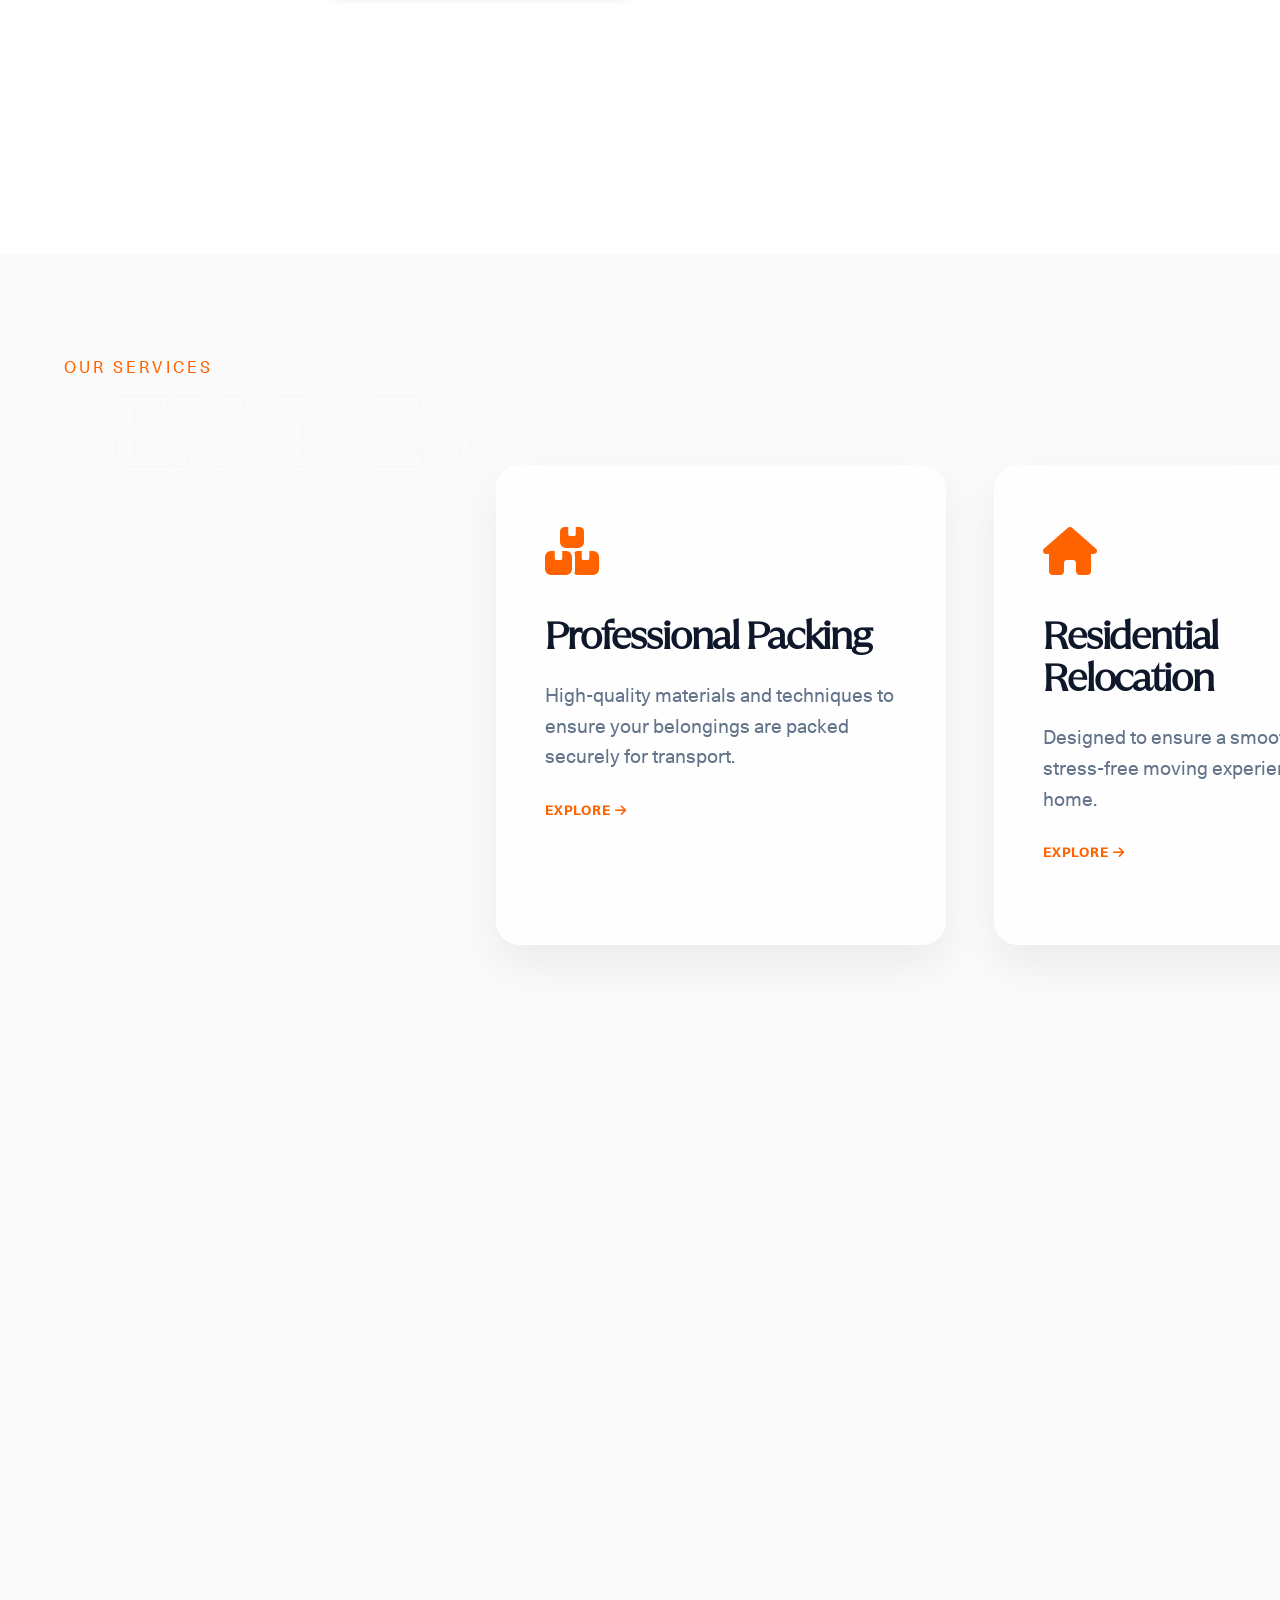
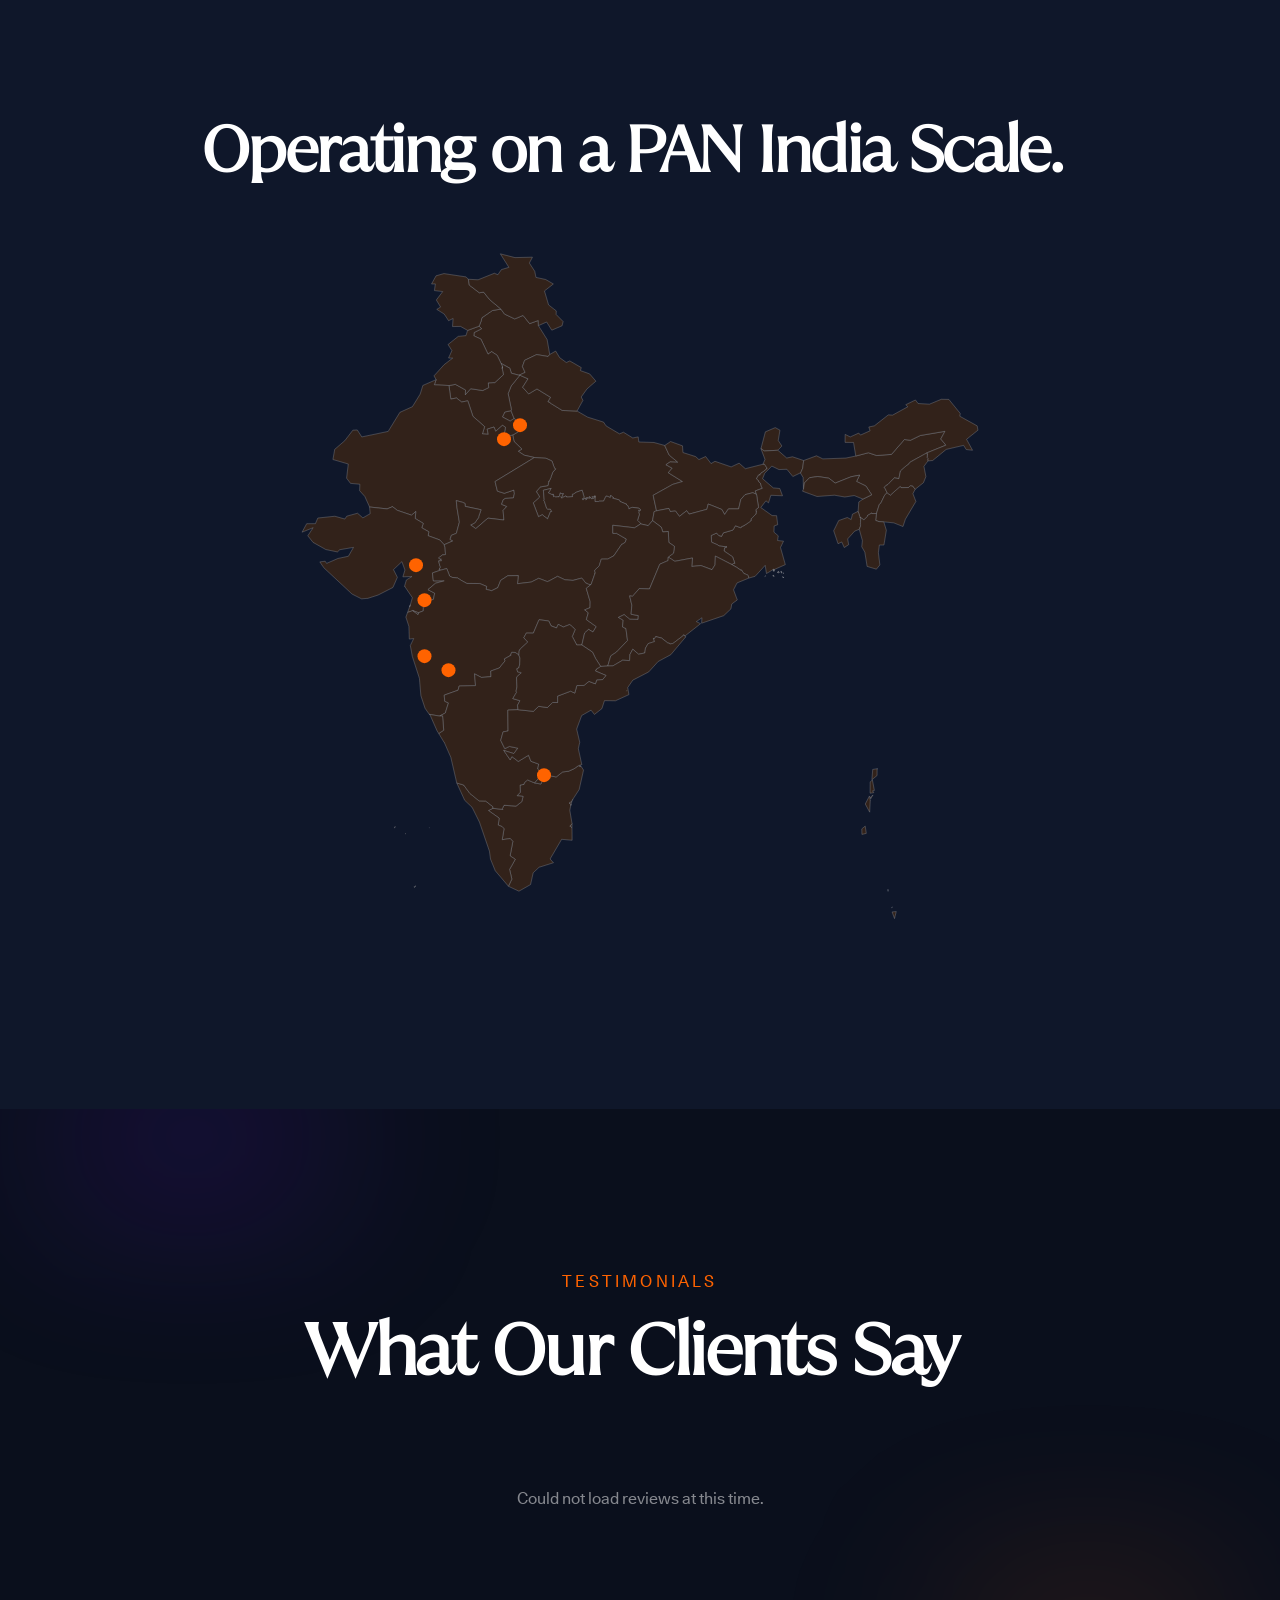
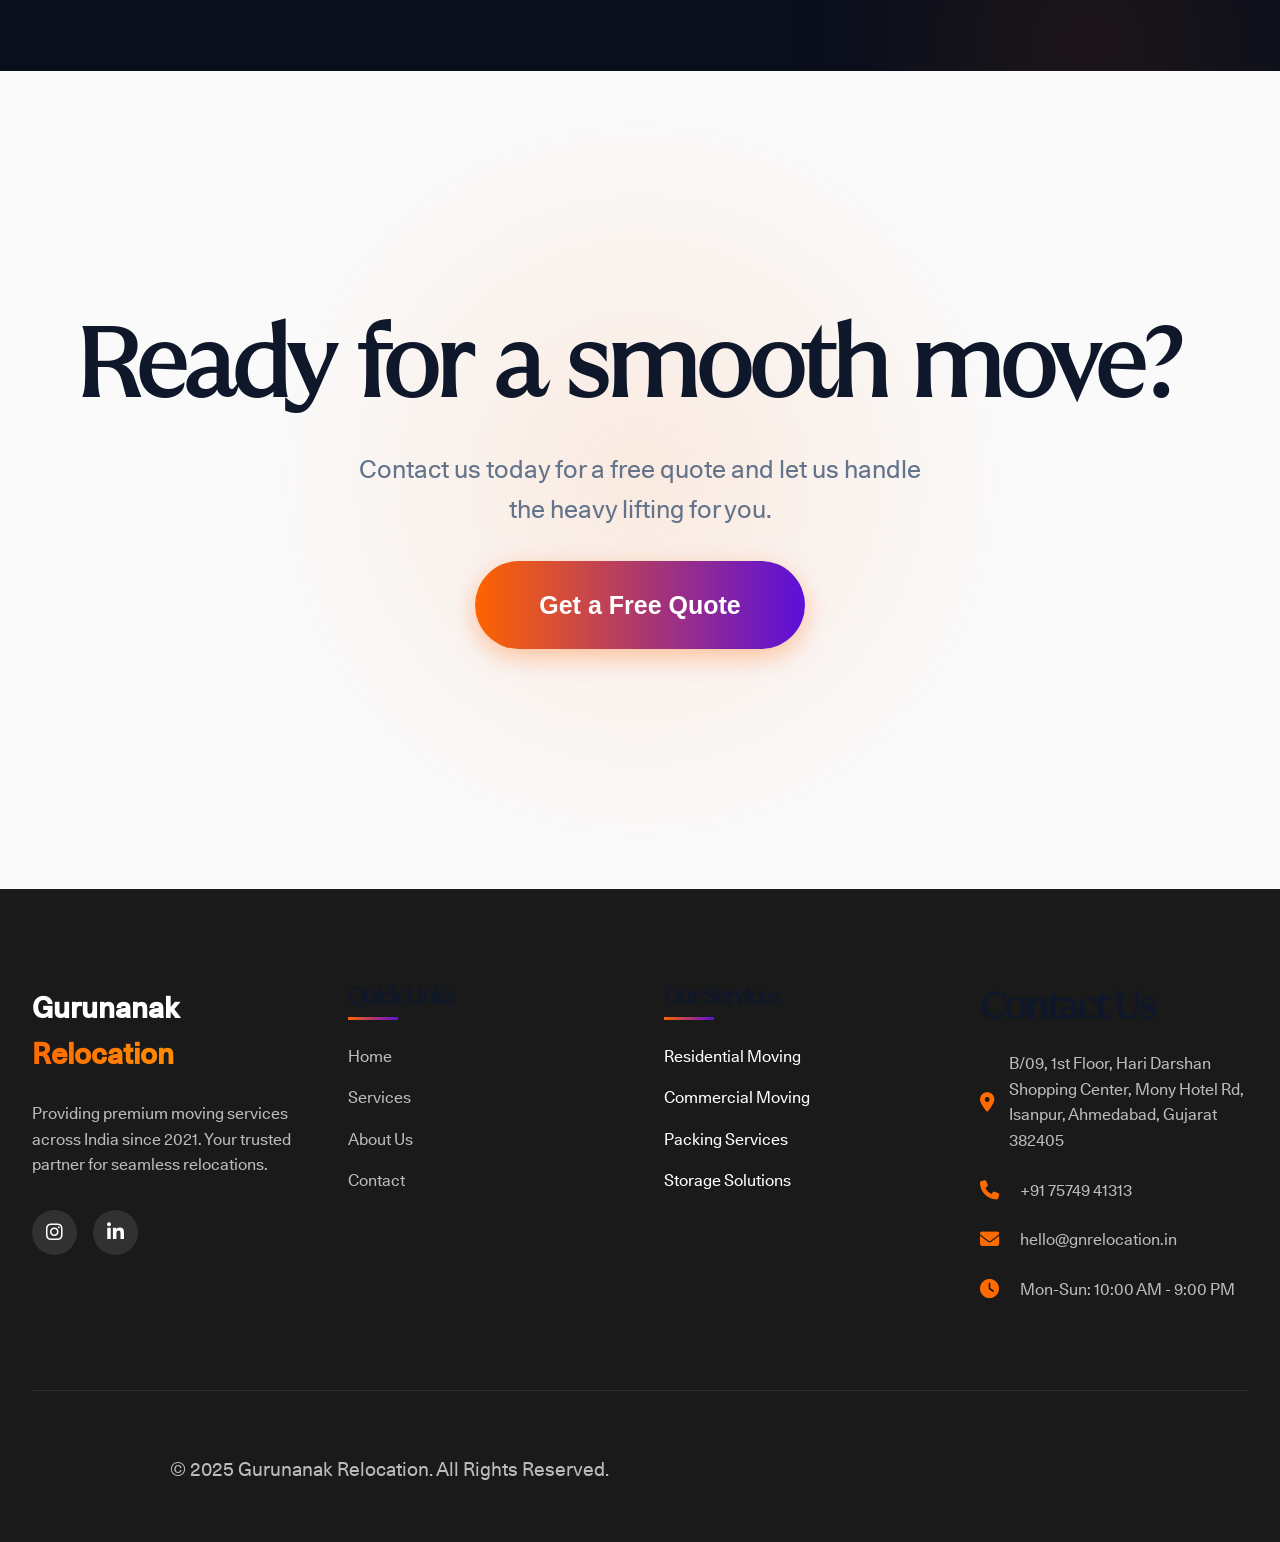
==== commit 7ab117c6: "Removed automated quote calculation from estimator payload and UI as per privacy request" ====
--- a/index.html
+++ b/index.html
@@ -1,5 +1,5 @@
 <!DOCTYPE html>
-<html lang="en" class="has-smooth-scroll">
+<html lang="en">
 <head>
     <meta charset="UTF-8">
     <meta name="viewport" content="width=device-width, initial-scale=1.0">
@@ -1061,16 +1061,14 @@
                     <!-- Result Card -->
                     <div id="est-result-card" style="background:linear-gradient(135deg,rgba(255,99,0,0.15),rgba(92,15,217,0.15));border:1px solid rgba(255,99,0,0.3);border-radius:24px;padding:2.5rem;text-align:center;display:flex;flex-direction:column;align-items:center;justify-content:center;min-height:280px;backdrop-filter:blur(10px);">
                         <div id="est-placeholder" style="color:rgba(255,255,255,0.4);">
-                            <i class="fas fa-calculator" style="font-size:3rem;margin-bottom:1rem;display:block;opacity:0.5;"></i>
-                            <p style="font-size:1rem;">Select size and distance to see estimate</p>
+                            <i class="fas fa-clipboard-list" style="font-size:3rem;margin-bottom:1rem;display:block;opacity:0.5;"></i>
+                            <p style="font-size:1rem;">Complete the steps to request your personalized quote</p>
                         </div>
                         <div id="est-result" style="display:none;width:100%;">
                             <p style="color:rgba(255,255,255,0.9);font-size:1.4rem;font-weight:700;margin-bottom:0.8rem;">Almost there!</p>
                             <p style="color:rgba(255,255,255,0.7);font-size:0.95rem;margin-bottom:1.5rem;" id="unlock-hint">Please provide your details below and our team will contact you with an accurate quote.</p>
                             
-                            <!-- Hidden elements for backend calculation -->
-                            <span id="est-min" style="display:none;"></span>
-                            <span id="est-max" style="display:none;"></span>
+                            <!-- Hidden elements removed as calculation is no longer needed -->
                             
                             <div id="estimator-lead-form-container" style="margin-top:1rem; width:100%; max-width:400px; margin-left:auto; margin-right:auto;">
                                 <form id="estimatorLeadForm" style="display:flex; flex-direction:column; gap:0.8rem;">
@@ -1236,13 +1234,8 @@
             }
             
             if(currentStep === totalSteps) {
-                nextBtn.innerHTML = 'Calculate Quote <i class="fas fa-check"></i>';
-                nextBtn.onclick = function() {
-                    calcEstimate();
-                    if(window.innerWidth < 800) {
-                        document.getElementById('est-result-card').scrollIntoView({behavior: 'smooth', block: 'center'});
-                    }
-                };
+                nextBtn.innerHTML = '';
+               
             } else {
                 nextBtn.innerHTML = 'Next Step <i class="fas fa-arrow-right"></i>';
                 nextBtn.onclick = nextStep;
@@ -1506,18 +1499,6 @@
             
             const finalBase = totalWithPacking + vehicleCost;
 
-            // Generate realistic standard range (-15% to +20%)
-            const min = Math.round((finalBase * 0.85) / 100) * 100;
-            const max = Math.round((finalBase * 1.20) / 100) * 100;
-
-            document.getElementById('est-min').textContent = min.toLocaleString('en-IN');
-            document.getElementById('est-max').textContent = max.toLocaleString('en-IN');
-            
-            if(!window.estUnlocked) {
-                document.getElementById('est-min').style.filter = 'blur(8px)';
-                document.getElementById('est-max').style.filter = 'blur(8px)';
-            }
-
             placeholder.style.display = 'none';
             result.style.display = 'block';
 
@@ -1556,13 +1537,11 @@
             formData.append('email', document.getElementById('estEmail').value);
             formData.append('phone', document.getElementById('estPhone').value);
             
-            const min = document.getElementById('est-min').textContent;
-            const max = document.getElementById('est-max').textContent;
             let message = `Estimator Lead Details:\n\n`;
             message += `From: ${cityData.from}\n`;
             message += `To: ${cityData.to}\n`;
             message += `Distance: ${estData.distance} KM\n`;
-            message += `Estimated Quote: ₹${min} - ₹${max}\n`;
+            
             
             formData.append('message', message);
             formData.append('subject', 'Moving Estimator Request');
@@ -1971,7 +1950,6 @@
     </main>
 
     <!-- Global JS -->
-    <script src="assets/js/smooth-scroll.js"></script>
     <script src="assets/js/animations.js"></script>
     
     <!-- Page Specific JS -->
